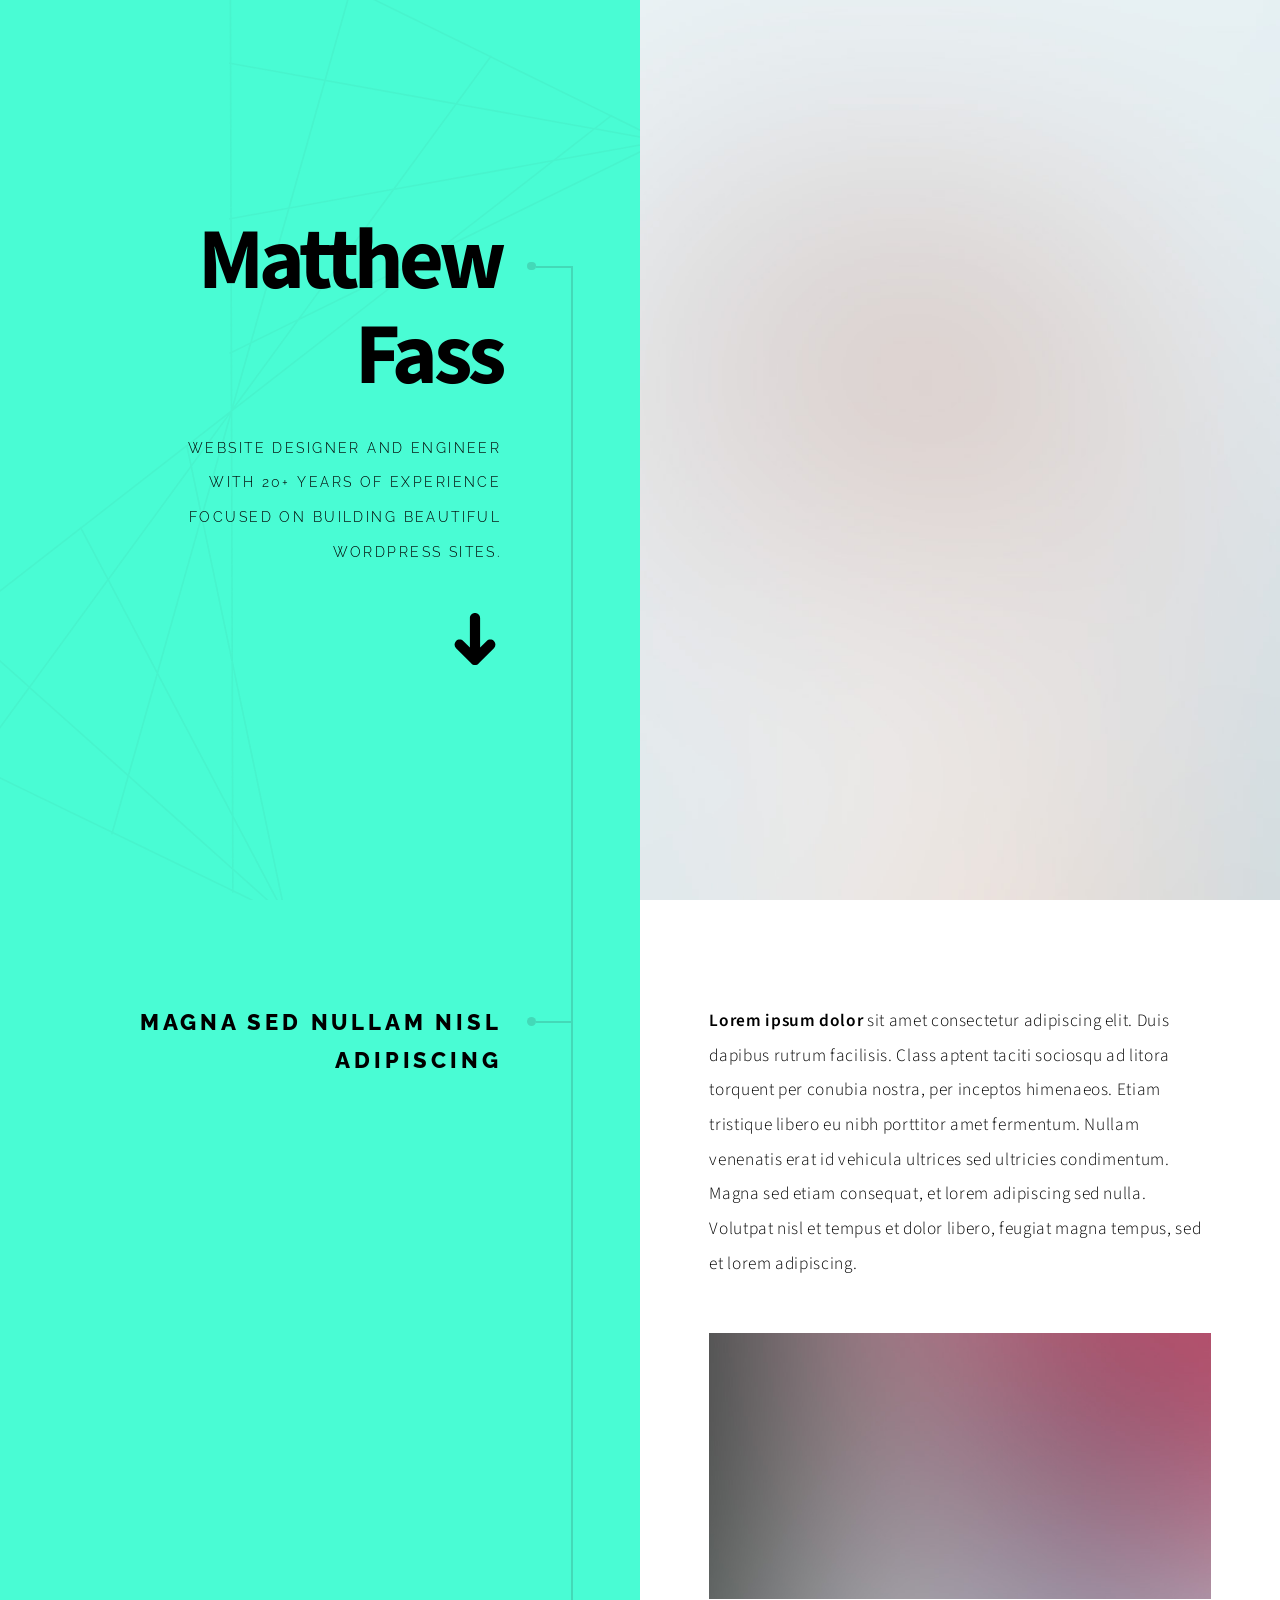
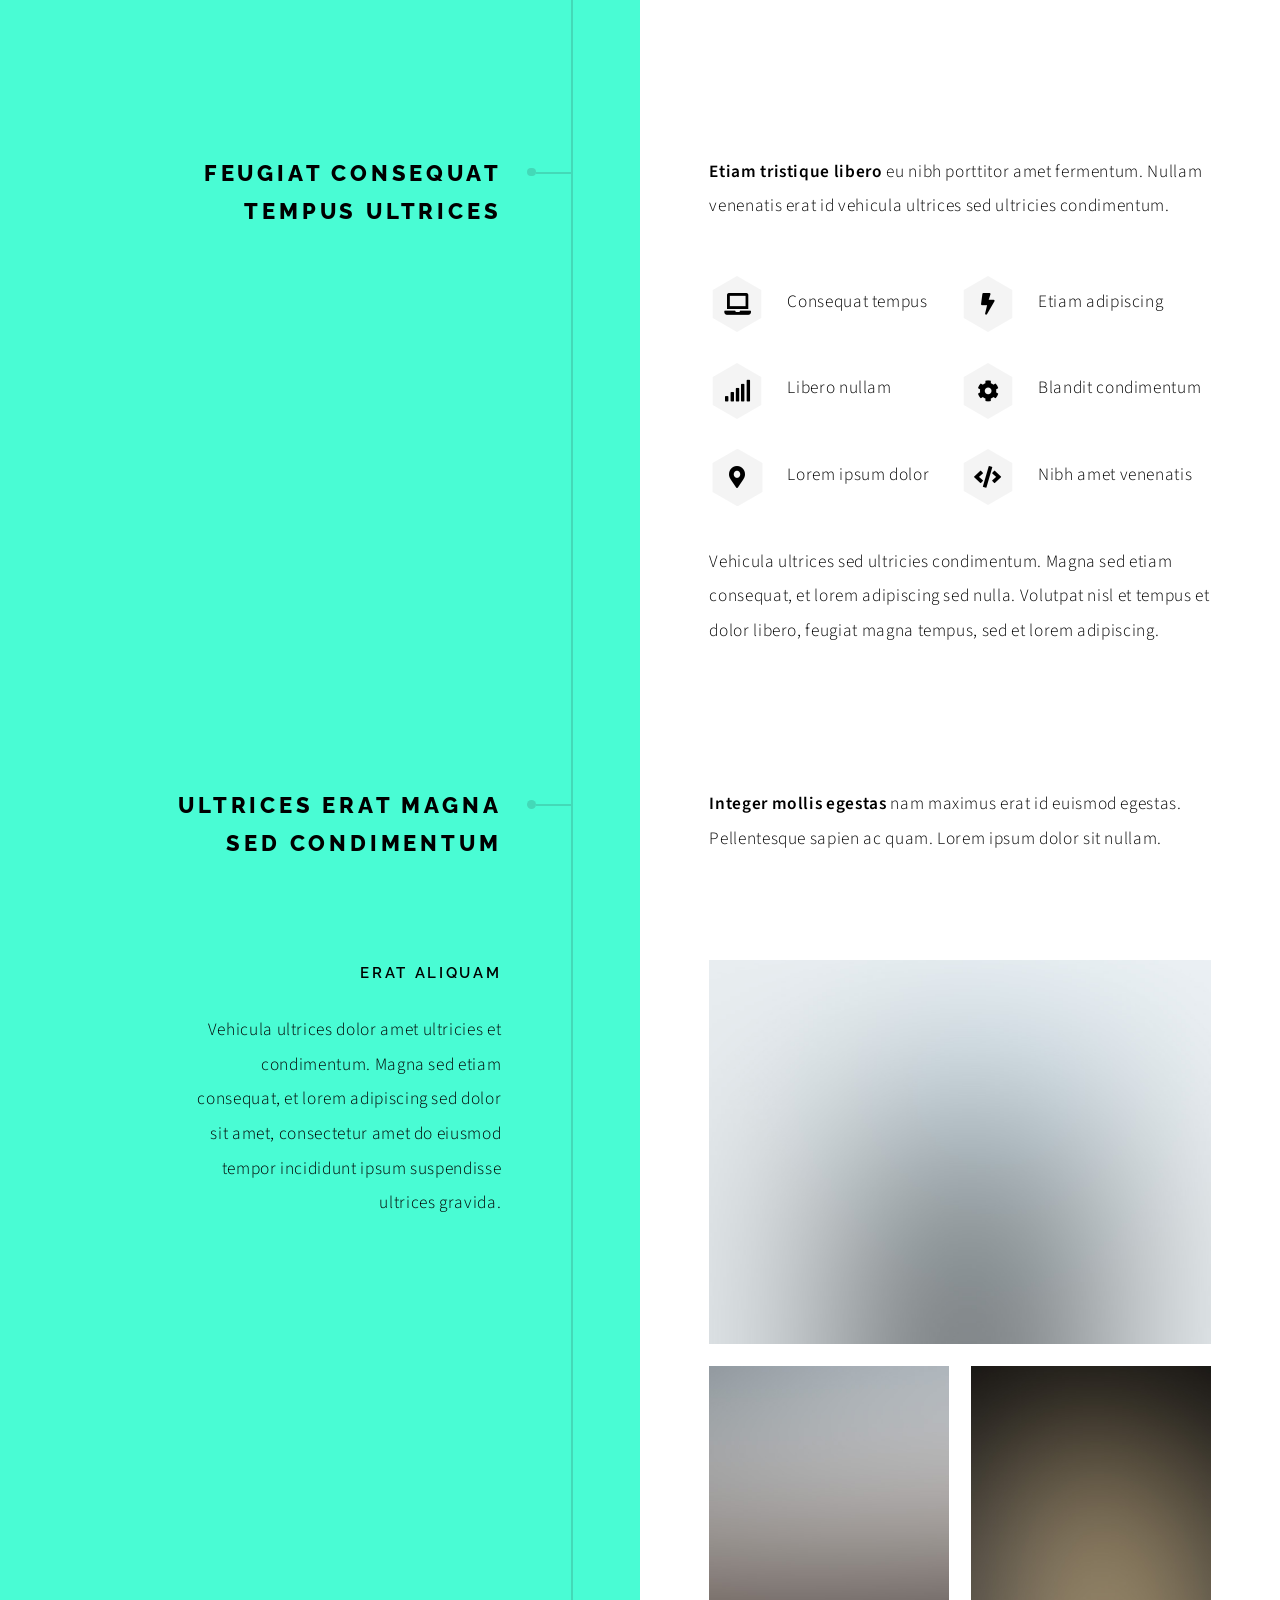
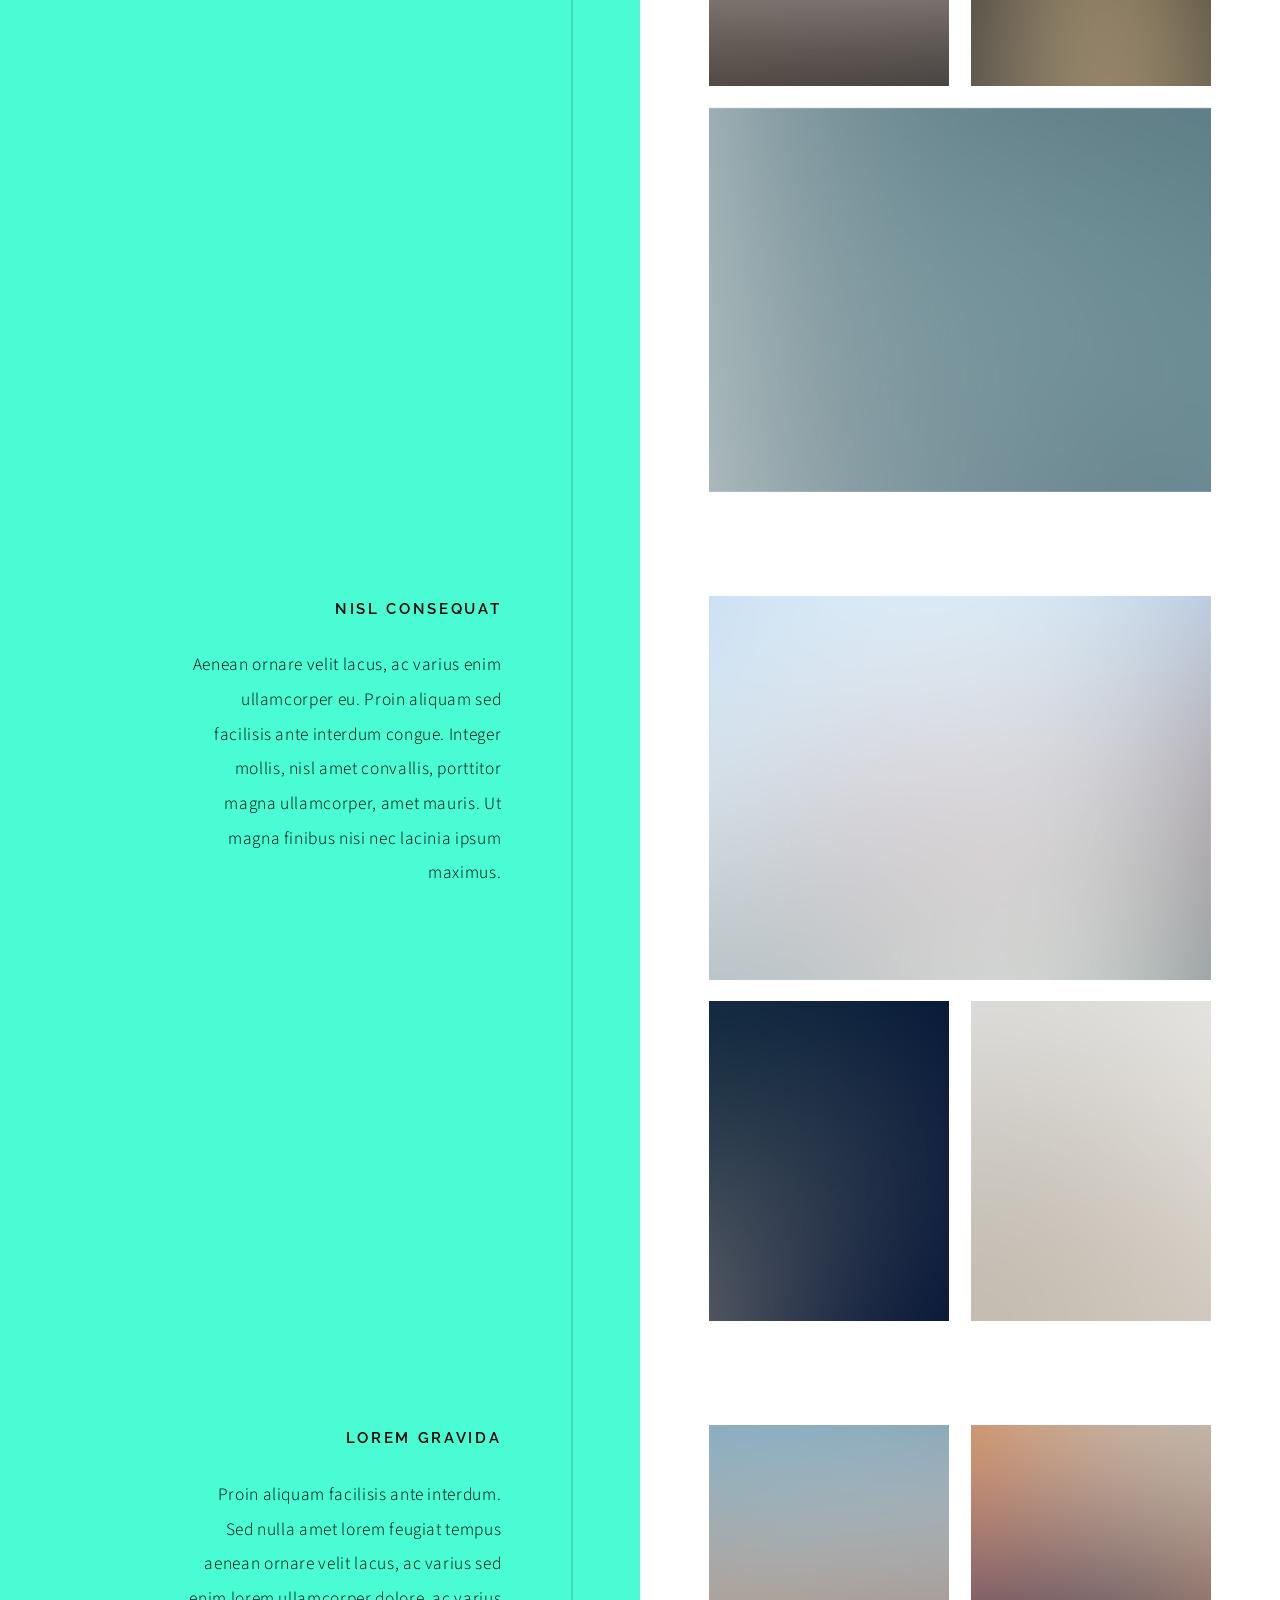
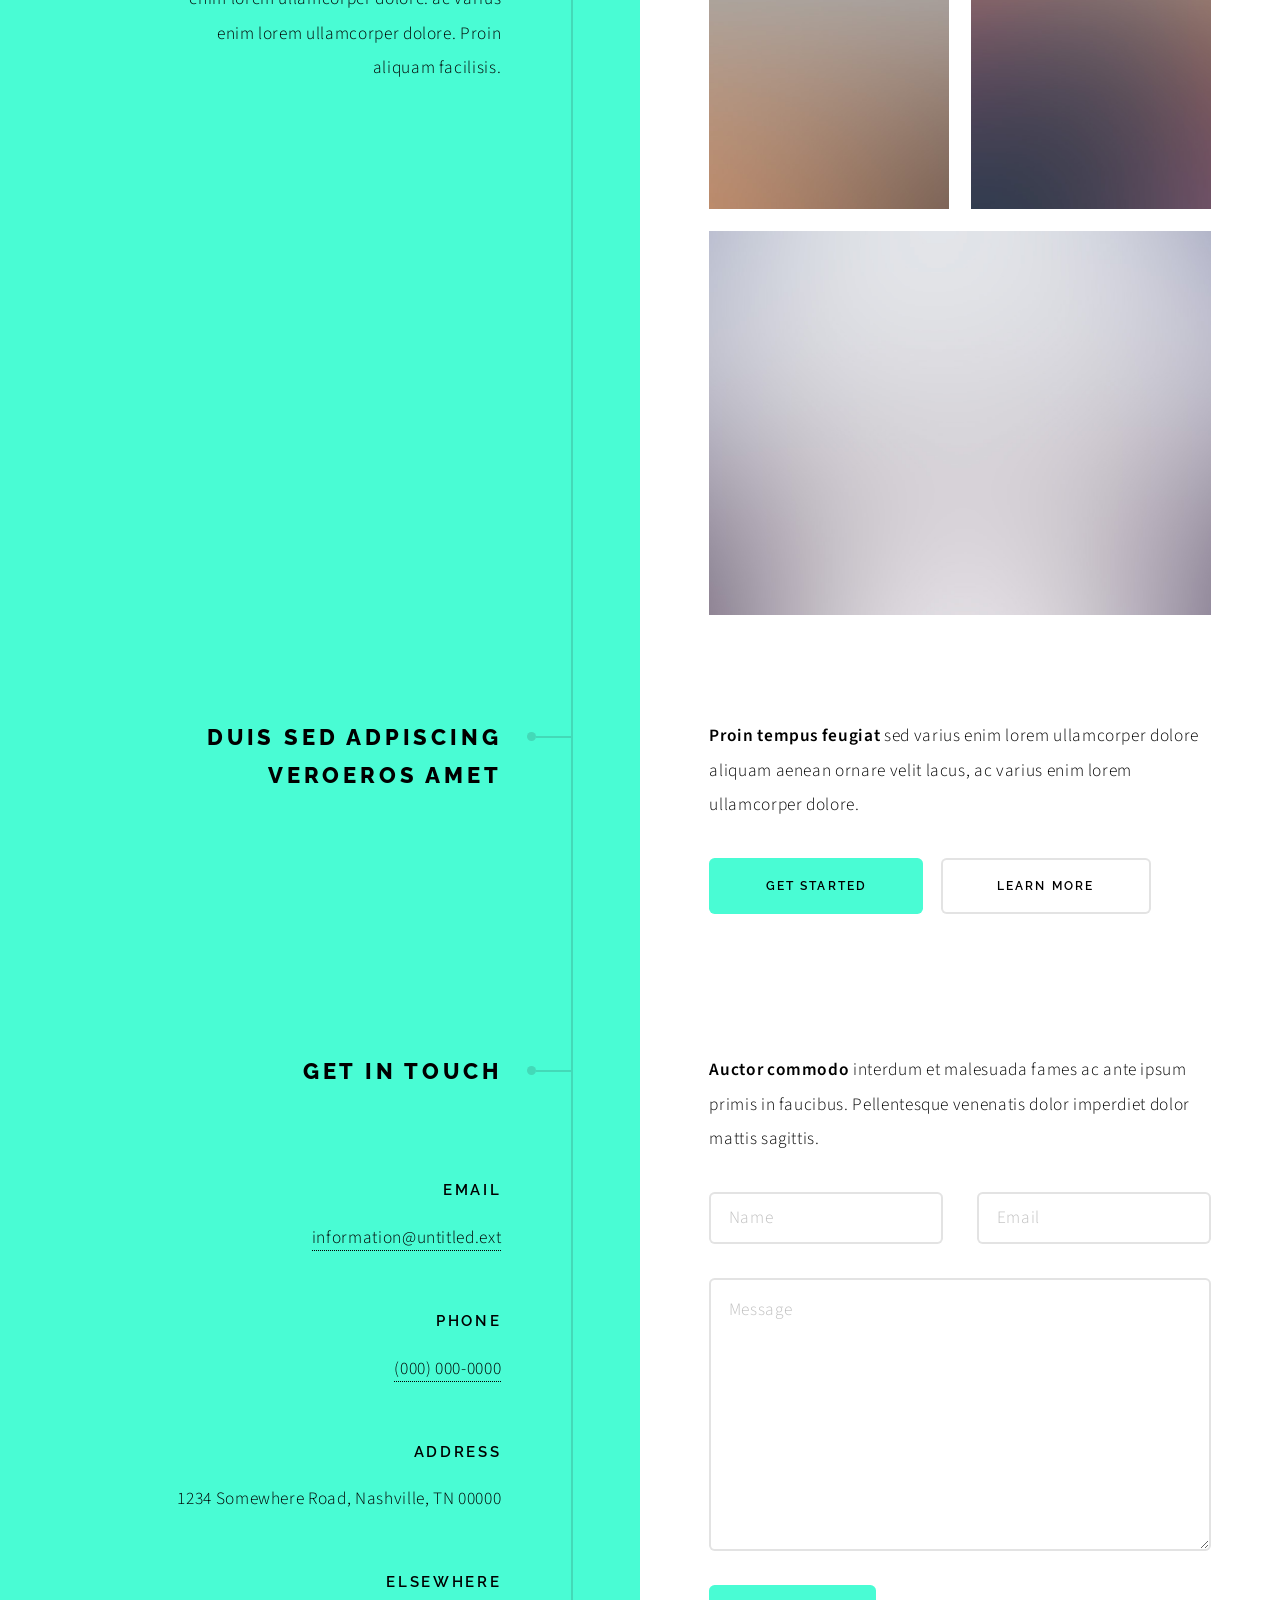
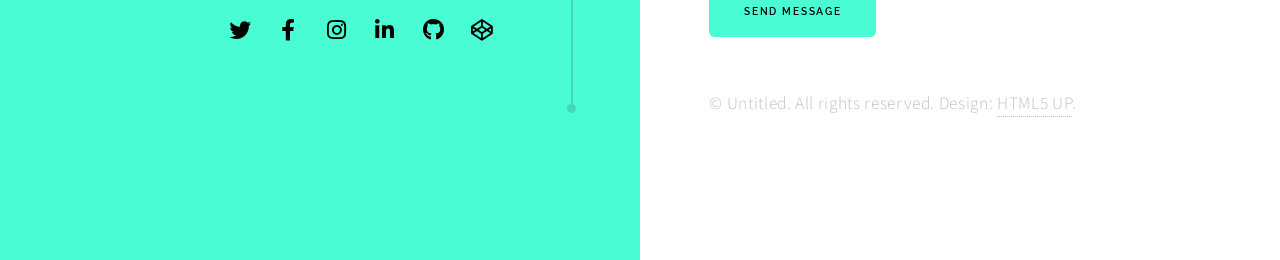
==== index.html @ 6e1dfb09 "Move to new theme" ====
<!DOCTYPE HTML>
<!--
	Paradigm Shift by HTML5 UP
	html5up.net | @ajlkn
	Free for personal and commercial use under the CCA 3.0 license (html5up.net/license)
-->
<html>
	<head>
		<title>Matthew Fass - Website Designer and Engineer with 20+ Years of Experience Focused on Building Beautiful Wordpress Sites</title>
		<meta charset="utf-8" />
		<meta name="viewport" content="width=device-width, initial-scale=1, user-scalable=no" />
		<meta name="description" content="" />
		<meta name="keywords" content="" />
		<link rel="stylesheet" href="assets/css/main.css" />
	</head>
	<body class="is-preload">

		<!-- Wrapper -->
			<div id="wrapper">

				<!-- Intro -->
					<section class="intro">
						<header>
							<h1>Matthew Fass</h1>
							<p>Website Designer and Engineer with 20+ Years of Experience Focused on Building Beautiful Wordpress Sites.</p>
							<ul class="actions">
								<li><a href="#first" class="arrow scrolly"><span class="label">Next</span></a></li>
							</ul>
						</header>
						<div class="content">
							<span class="image fill" data-position="center"><img src="images/pic01.jpg" alt="" /></span>
						</div>
					</section>

				<!-- Section -->
					<section id="first">
						<header>
							<h2>Magna sed nullam nisl adipiscing</h2>
						</header>
						<div class="content">
							<p><strong>Lorem ipsum dolor</strong> sit amet consectetur adipiscing elit. Duis dapibus rutrum facilisis. Class aptent taciti sociosqu ad litora torquent per conubia nostra, per inceptos himenaeos. Etiam tristique libero eu nibh porttitor amet fermentum. Nullam venenatis erat id vehicula ultrices sed ultricies condimentum. Magna sed etiam consequat, et lorem adipiscing sed nulla. Volutpat nisl et tempus et dolor libero, feugiat magna tempus, sed et lorem adipiscing.</p>
							<span class="image main"><img src="images/pic02.jpg" alt="" /></span>
						</div>
					</section>

				<!-- Section -->
					<section>
						<header>
							<h2>Feugiat consequat tempus ultrices</h2>
						</header>
						<div class="content">
							<p><strong>Etiam tristique libero</strong> eu nibh porttitor amet fermentum. Nullam venenatis erat id vehicula ultrices sed ultricies condimentum.</p>
							<ul class="feature-icons">
								<li class="icon solid fa-laptop">Consequat tempus</li>
								<li class="icon solid fa-bolt">Etiam adipiscing</li>
								<li class="icon solid fa-signal">Libero nullam</li>
								<li class="icon solid fa-cog">Blandit condimentum</li>
								<li class="icon solid fa-map-marker-alt">Lorem ipsum dolor</li>
								<li class="icon solid fa-code">Nibh amet venenatis</li>
							</ul>
							<p>Vehicula ultrices sed ultricies condimentum. Magna sed etiam consequat, et lorem adipiscing sed nulla. Volutpat nisl et tempus et dolor libero, feugiat magna tempus, sed et lorem adipiscing.</p>
						</div>
					</section>

				<!-- Section -->
					<section>
						<header>
							<h2>Ultrices erat magna sed condimentum</h2>
						</header>
						<div class="content">
							<p><strong>Integer mollis egestas</strong> nam maximus erat id euismod egestas. Pellentesque sapien ac quam. Lorem ipsum dolor sit nullam.</p>

							<!-- Section -->
								<section>
									<header>
										<h3>Erat aliquam</h3>
										<p>Vehicula ultrices dolor amet ultricies et condimentum. Magna sed etiam consequat, et lorem adipiscing sed dolor sit amet, consectetur amet do eiusmod tempor incididunt  ipsum suspendisse ultrices gravida.</p>
									</header>
									<div class="content">
										<div class="gallery">
											<a href="images/gallery/fulls/01.jpg" class="landscape"><img src="images/gallery/thumbs/01.jpg" alt="" /></a>
											<a href="images/gallery/fulls/02.jpg"><img src="images/gallery/thumbs/02.jpg" alt="" /></a>
											<a href="images/gallery/fulls/03.jpg"><img src="images/gallery/thumbs/03.jpg" alt="" /></a>
											<a href="images/gallery/fulls/04.jpg" class="landscape"><img src="images/gallery/thumbs/04.jpg" alt="" /></a>
										</div>
									</div>
								</section>

							<!-- Section -->
								<section>
									<header>
										<h3>Nisl consequat</h3>
										<p>Aenean ornare velit lacus, ac varius enim ullamcorper eu. Proin aliquam sed facilisis ante interdum congue. Integer mollis, nisl amet convallis, porttitor magna ullamcorper, amet mauris. Ut magna finibus nisi nec lacinia ipsum maximus.</p>
									</header>
									<div class="content">
										<div class="gallery">
											<a href="images/gallery/fulls/05.jpg" class="landscape"><img src="images/gallery/thumbs/05.jpg" alt="" /></a>
											<a href="images/gallery/fulls/06.jpg"><img src="images/gallery/thumbs/06.jpg" alt="" /></a>
											<a href="images/gallery/fulls/07.jpg"><img src="images/gallery/thumbs/07.jpg" alt="" /></a>
										</div>
									</div>
								</section>

							<!-- Section -->
								<section>
									<header>
										<h3>Lorem gravida</h3>
										<p>Proin aliquam facilisis ante interdum. Sed nulla amet lorem feugiat tempus aenean ornare velit lacus, ac varius sed enim lorem ullamcorper dolore.  ac varius enim lorem ullamcorper dolore. Proin aliquam facilisis.</p>
									</header>
									<div class="content">
										<div class="gallery">
											<a href="images/gallery/fulls/08.jpg" class="portrait"><img src="images/gallery/thumbs/08.jpg" alt="" /></a>
											<a href="images/gallery/fulls/09.jpg" class="portrait"><img src="images/gallery/thumbs/09.jpg" alt="" /></a>
											<a href="images/gallery/fulls/10.jpg" class="landscape"><img src="images/gallery/thumbs/10.jpg" alt="" /></a>
										</div>
									</div>
								</section>

						</div>
					</section>

				<!-- Section -->
					<section>
						<header>
							<h2>Duis sed adpiscing veroeros amet</h2>
						</header>
						<div class="content">
							<p><strong>Proin tempus feugiat</strong> sed varius enim lorem ullamcorper dolore aliquam aenean ornare velit lacus, ac varius enim lorem ullamcorper dolore.</p>
							<ul class="actions">
								<li><a href="#" class="button primary large">Get Started</a></li>
								<li><a href="#" class="button large">Learn More</a></li>
							</ul>
						</div>
					</section>

				<!-- Elements -->
				<!--
					<section>
						<header>
							<h2>Elements</h2>
						</header>
						<div class="content">

							<section>
								<header>
									<h3>Text</h3>
								</header>
								<div class="content">
									<p>This is <b>bold</b> and this is <strong>strong</strong>. This is <i>italic</i> and this is <em>emphasized</em>.
									This is <sup>superscript</sup> text and this is <sub>subscript</sub> text.
									This is <u>underlined</u> and this is code: <code>for (;;) { ... }</code>. Finally, <a href="#">this is a link</a>.</p>
									<hr />
									<h2>Heading Level 2</h2>
									<h3>Heading Level 3</h3>
									<h4>Heading Level 4</h4>
									<h5>Heading Level 5</h5>
									<hr />
									<h5>Blockquote</h5>
									<blockquote>Fringilla nisl. Donec accumsan interdum nisi, quis tincidunt felis sagittis eget tempus euismod. Vestibulum ante ipsum primis in faucibus vestibulum. Blandit adipiscing eu felis iaculis volutpat ac adipiscing accumsan faucibus. Vestibulum ante ipsum primis in faucibus lorem ipsum dolor sit amet nullam adipiscing eu felis.</blockquote>
									<h5>Preformatted</h5>
									<pre><code>i = 0;

while (!deck.isInOrder()) {
  print 'Iteration ' + i;
  deck.shuffle();
  i++;
}

print 'Sorted in ' + i + ' iterations.';</code></pre>
								</div>
							</section>

							<section>
								<header>
									<h3>Lists</h3>
								</header>
								<div class="content">

									<h4>Unordered</h4>
									<ul>
										<li>Dolor pulvinar etiam.</li>
										<li>Sagittis adipiscing.</li>
										<li>Felis enim feugiat.</li>
									</ul>

									<h4>Alternate</h4>
									<ul class="alt">
										<li>Dolor pulvinar etiam.</li>
										<li>Sagittis adipiscing.</li>
										<li>Felis enim feugiat.</li>
									</ul>

									<h4>Ordered</h4>
									<ol>
										<li>Dolor pulvinar etiam.</li>
										<li>Etiam vel felis viverra.</li>
										<li>Felis enim feugiat.</li>
										<li>Dolor pulvinar etiam.</li>
										<li>Etiam vel felis lorem.</li>
										<li>Felis enim et feugiat.</li>
									</ol>
									<h4>Icons</h4>
									<ul class="icons">
										<li><a href="#" class="icon brands fa-twitter"><span class="label">Twitter</span></a></li>
										<li><a href="#" class="icon brands fa-facebook-f"><span class="label">Facebook</span></a></li>
										<li><a href="#" class="icon brands fa-instagram"><span class="label">Instagram</span></a></li>
										<li><a href="#" class="icon brands fa-github"><span class="label">Github</span></a></li>
									</ul>

									<h4>Actions</h4>
									<ul class="actions">
										<li><a href="#" class="button primary">Default</a></li>
										<li><a href="#" class="button">Default</a></li>
									</ul>
									<ul class="actions stacked">
										<li><a href="#" class="button primary">Default</a></li>
										<li><a href="#" class="button">Default</a></li>
									</ul>
								</div>
							</section>

							<section>
								<header>
									<h3>Table</h3>
								</header>
								<div class="content">
									<h4>Default</h4>
									<div class="table-wrapper">
										<table>
											<thead>
												<tr>
													<th>Name</th>
													<th>Description</th>
													<th>Price</th>
												</tr>
											</thead>
											<tbody>
												<tr>
													<td>Item One</td>
													<td>Ante turpis integer aliquet porttitor.</td>
													<td>29.99</td>
												</tr>
												<tr>
													<td>Item Two</td>
													<td>Vis ac commodo adipiscing arcu aliquet.</td>
													<td>19.99</td>
												</tr>
												<tr>
													<td>Item Three</td>
													<td> Morbi faucibus arcu accumsan lorem.</td>
													<td>29.99</td>
												</tr>
												<tr>
													<td>Item Four</td>
													<td>Vitae integer tempus condimentum.</td>
													<td>19.99</td>
												</tr>
												<tr>
													<td>Item Five</td>
													<td>Ante turpis integer aliquet porttitor.</td>
													<td>29.99</td>
												</tr>
											</tbody>
											<tfoot>
												<tr>
													<td colspan="2"></td>
													<td>100.00</td>
												</tr>
											</tfoot>
										</table>
									</div>

									<h4>Alternate</h4>
									<div class="table-wrapper">
										<table class="alt">
											<thead>
												<tr>
													<th>Name</th>
													<th>Description</th>
													<th>Price</th>
												</tr>
											</thead>
											<tbody>
												<tr>
													<td>Item One</td>
													<td>Ante turpis integer aliquet porttitor.</td>
													<td>29.99</td>
												</tr>
												<tr>
													<td>Item Two</td>
													<td>Vis ac commodo adipiscing arcu aliquet.</td>
													<td>19.99</td>
												</tr>
												<tr>
													<td>Item Three</td>
													<td> Morbi faucibus arcu accumsan lorem.</td>
													<td>29.99</td>
												</tr>
												<tr>
													<td>Item Four</td>
													<td>Vitae integer tempus condimentum.</td>
													<td>19.99</td>
												</tr>
												<tr>
													<td>Item Five</td>
													<td>Ante turpis integer aliquet porttitor.</td>
													<td>29.99</td>
												</tr>
											</tbody>
											<tfoot>
												<tr>
													<td colspan="2"></td>
													<td>100.00</td>
												</tr>
											</tfoot>
										</table>
									</div>
								</div>
							</section>

							<section>
								<header>
									<h3>Buttons</h3>
								</header>
								<div class="content">
									<ul class="actions">
										<li><a href="#" class="button primary">Primary</a></li>
										<li><a href="#" class="button">Default</a></li>
									</ul>
									<ul class="actions">
										<li><a href="#" class="button large">Large</a></li>
										<li><a href="#" class="button">Default</a></li>
										<li><a href="#" class="button small">Small</a></li>
									</ul>
									<ul class="actions">
										<li><a href="#" class="button primary icon solid fa-download">Icon</a></li>
										<li><a href="#" class="button icon solid fa-download">Icon</a></li>
									</ul>
									<ul class="actions">
										<li><span class="button primary disabled">Disabled</span></li>
										<li><span class="button disabled">Disabled</span></li>
									</ul>
								</div>
							</section>

							<section>
								<header>
									<h3>Form</h3>
								</header>
								<div class="content">
									<form method="post" action="#">
										<div class="fields">
											<div class="field half">
												<label for="demo-name">Name</label>
												<input type="text" name="demo-name" id="demo-name" value="" placeholder="Jane Doe" />
											</div>
											<div class="field half">
												<label for="demo-email">Email</label>
												<input type="email" name="demo-email" id="demo-email" value="" placeholder="jane@untitled.tld" />
											</div>
											<div class="field">
												<label for="demo-category">Category</label>
												<select name="demo-category" id="demo-category">
													<option value="">-</option>
													<option value="1">Manufacturing</option>
													<option value="1">Shipping</option>
													<option value="1">Administration</option>
													<option value="1">Human Resources</option>
												</select>
											</div>
											<div class="field half">
												<input type="radio" id="demo-priority-low" name="demo-priority" checked>
												<label for="demo-priority-low">Low</label>
											</div>
											<div class="field half">
												<input type="radio" id="demo-priority-high" name="demo-priority">
												<label for="demo-priority-high">High</label>
											</div>
											<div class="field half">
												<input type="checkbox" id="demo-copy" name="demo-copy">
												<label for="demo-copy">Email me a copy</label>
											</div>
											<div class="field half">
												<input type="checkbox" id="demo-human" name="demo-human" checked>
												<label for="demo-human">Not a robot</label>
											</div>
											<div class="field">
												<label for="demo-message">Message</label>
												<textarea name="demo-message" id="demo-message" placeholder="Enter your message" rows="6"></textarea>
											</div>
										</div>
										<ul class="actions">
											<li><input type="submit" value="Send Message" class="primary" /></li>
											<li><input type="reset" value="Reset" /></li>
										</ul>
									</form>
								</div>
							</section>

						</div>
					</section>
				-->

				<!-- Section -->
					<section>
						<header>
							<h2>Get in touch</h2>
						</header>
						<div class="content">
							<p><strong>Auctor commodo</strong> interdum et malesuada fames ac ante ipsum primis in faucibus. Pellentesque venenatis dolor imperdiet dolor mattis sagittis.</p>
							<form>
								<div class="fields">
									<div class="field half">
										<input type="text" name="name" id="name" placeholder="Name" />
									</div>
									<div class="field half">
										<input type="email" name="email" id="email" placeholder="Email" />
									</div>
									<div class="field">
										<textarea name="message" id="message" placeholder="Message" rows="7"></textarea>
									</div>
								</div>
								<ul class="actions">
									<li><input type="submit" value="Send Message" class="button primary" /></li>
								</ul>
							</form>
						</div>
						<footer>
							<ul class="items">
								<li>
									<h3>Email</h3>
									<a href="#">information@untitled.ext</a>
								</li>
								<li>
									<h3>Phone</h3>
									<a href="#">(000) 000-0000</a>
								</li>
								<li>
									<h3>Address</h3>
									<span>1234 Somewhere Road, Nashville, TN 00000</span>
								</li>
								<li>
									<h3>Elsewhere</h3>
									<ul class="icons">
										<li><a href="#" class="icon brands fa-twitter"><span class="label">Twitter</span></a></li>
										<li><a href="#" class="icon brands fa-facebook-f"><span class="label">Facebook</span></a></li>
										<li><a href="#" class="icon brands fa-instagram"><span class="label">Instagram</span></a></li>
										<li><a href="#" class="icon brands fa-linkedin-in"><span class="label">LinkedIn</span></a></li>
										<li><a href="#" class="icon brands fa-github"><span class="label">GitHub</span></a></li>
										<li><a href="#" class="icon brands fa-codepen"><span class="label">Codepen</span></a></li>
									</ul>
								</li>
							</ul>
						</footer>
					</section>

				<!-- Copyright -->
					<div class="copyright">&copy; Untitled. All rights reserved. Design: <a href="https://html5up.net">HTML5 UP</a>.</div>

			</div>

		<!-- Scripts -->
			<script src="assets/js/jquery.min.js"></script>
			<script src="assets/js/jquery.scrolly.min.js"></script>
			<script src="assets/js/browser.min.js"></script>
			<script src="assets/js/breakpoints.min.js"></script>
			<script src="assets/js/util.js"></script>
			<script src="assets/js/main.js"></script>

	</body>
</html>
---- assets/css/main.css ----
@import url(fontawesome-all.min.css);
@import url("https://fonts.googleapis.com/css?family=Source+Sans+Pro:300,600,700,300i,600i,700i|Raleway:600,800");

/*
	Paradigm Shift by HTML5 UP
	html5up.net | @ajlkn
	Free for personal and commercial use under the CCA 3.0 license (html5up.net/license)
*/

html, body, div, span, applet, object,
iframe, h1, h2, h3, h4, h5, h6, p, blockquote,
pre, a, abbr, acronym, address, big, cite,
code, del, dfn, em, img, ins, kbd, q, s, samp,
small, strike, strong, sub, sup, tt, var, b,
u, i, center, dl, dt, dd, ol, ul, li, fieldset,
form, label, legend, table, caption, tbody,
tfoot, thead, tr, th, td, article, aside,
canvas, details, embed, figure, figcaption,
footer, header, hgroup, menu, nav, output, ruby,
section, summary, time, mark, audio, video {
	margin: 0;
	padding: 0;
	border: 0;
	font-size: 100%;
	font: inherit;
	vertical-align: baseline;}

article, aside, details, figcaption, figure,
footer, header, hgroup, menu, nav, section {
	display: block;}

body {
	line-height: 1;
}

ol, ul {
	list-style: none;
}

blockquote, q {
	quotes: none;
}

	blockquote:before, blockquote:after, q:before, q:after {
		content: '';
		content: none;
	}

table {
	border-collapse: collapse;
	border-spacing: 0;
}

body {
	-webkit-text-size-adjust: none;
}

mark {
	background-color: transparent;
	color: inherit;
}

input::-moz-focus-inner {
	border: 0;
	padding: 0;
}

input, select, textarea {
	-moz-appearance: none;
	-webkit-appearance: none;
	-ms-appearance: none;
	appearance: none;
}

/* Basic */

	@-ms-viewport {
		width: device-width;
	}

	body {
		-ms-overflow-style: scrollbar;
	}

	@media screen and (max-width: 480px) {

		html, body {
			min-width: 320px;
		}

	}

	html {
		box-sizing: border-box;
	}

	*, *:before, *:after {
		box-sizing: inherit;
	}

	html {
		overflow-x: hidden;
	}

	body {
		background: #ffffff;
		overflow-x: hidden;
	}

		body.is-preload *, body.is-preload *:before, body.is-preload *:after {
			-moz-animation: none !important;
			-webkit-animation: none !important;
			-ms-animation: none !important;
			animation: none !important;
			-moz-transition: none !important;
			-webkit-transition: none !important;
			-ms-transition: none !important;
			transition: none !important;
		}

/* Typography */

	html {
		font-size: 18pt;
	}

		@media screen and (max-width: 1920px) {

			html {
				font-size: 13pt;
			}

		}

		@media screen and (max-width: 1152px) {

			html {
				font-size: 14pt;
			}

		}

		@media screen and (max-width: 736px) {

			html {
				font-size: 12pt;
			}

		}

		@media screen and (max-width: 480px) {

			html {
				font-size: 11pt;
			}

		}

	body {
		background-color: #ffffff;
		color: #000000;
	}

	body, input, select, textarea {
		color: #000000;
		font-family: "Source Sans Pro", Helvetica, sans-serif;
		font-size: 1rem;
		font-weight: 300;
		letter-spacing: 0.0375em;
		line-height: 2;
	}

	a {
		-moz-transition: border-bottom-color 0.25s ease-in-out;
		-webkit-transition: border-bottom-color 0.25s ease-in-out;
		-ms-transition: border-bottom-color 0.25s ease-in-out;
		transition: border-bottom-color 0.25s ease-in-out;
		text-decoration: none;
		color: #000000;
		border-bottom: dotted 1px;
	}

		a:hover {
			text-decoration: none;
			border-bottom-color: transparent;
		}

	strong, b {
		font-weight: 600;
		color: #000000;
	}

	em, i {
		font-style: italic;
	}

	p {
		margin: 0 0 2rem 0;
	}

	h1, h2, h3, h4, h5, h6 {
		color: #000000;
		font-family: "Raleway", Helvetica, sans-serif;
		font-weight: 600;
		letter-spacing: 0.175em;
		line-height: 1.75;
		margin: 0 0 1.5rem 0;
		text-transform: uppercase;
	}

		h1 a, h2 a, h3 a, h4 a, h5 a, h6 a {
			color: inherit;
			text-decoration: none;
		}

	h1 {
		font-family: "Source Sans Pro", Helvetica, sans-serif;
		font-size: 5rem;
		font-weight: 700;
		letter-spacing: -0.05em;
		line-height: 1.1;
		margin: 0 0 1.5rem 0;
		text-transform: none;
	}

	h2 {
		font-size: 1.25rem;
		font-weight: 800;
		margin: 0 0 2rem 0;
	}

	h3 {
		font-size: 0.875rem;
	}

	h4 {
		font-size: 0.875rem;
	}

	h5 {
		font-size: 0.75rem;
	}

	h6 {
		font-size: 0.625rem;
	}

	@media screen and (max-width: 736px) {

		h1 {
			font-size: 4.5rem;
			line-height: 1.1;
		}

		h2 {
			font-size: 1.25rem;
			line-height: 1.7;
		}

		h3 {
			font-size: 0.9rem;
		}

		h4 {
			font-size: 0.75rem;
		}

		h5 {
			font-size: 0.675rem;
		}

	}

	@media screen and (max-width: 360px) {

		h1 {
			font-size: 3.75rem;
		}

		h2 {
			font-size: 1.125rem;
		}

		h3 {
			font-size: 0.8rem;
		}

		h4 {
			font-size: 0.675rem;
		}

		h5 {
			font-size: 0.675rem;
		}

	}

	sub {
		font-size: 0.8rem;
		position: relative;
		top: 0.5rem;
	}

	sup {
		font-size: 0.8rem;
		position: relative;
		top: -0.5rem;
	}

	blockquote {
		border-left: solid 0.5rem rgba(144, 144, 144, 0.25);
		font-style: italic;
		margin: 0 0 2rem 0;
		padding: 1rem 0 1rem 2rem;
	}

	code {
		background: rgba(144, 144, 144, 0.1);
		border-radius: 0.325rem;
		font-family: "Courier New", monospace;
		font-size: 0.9rem;
		margin: 0 0.25rem;
		padding: 0.25rem 0.65rem;
	}

	pre {
		-webkit-overflow-scrolling: touch;
		font-family: "Courier New", monospace;
		font-size: 0.9rem;
		margin: 0 0 2rem 0;
		width: 100%;
	}

		pre code {
			display: block;
			line-height: 1.75;
			padding: 1rem 1.5rem;
			overflow-x: auto;
		}

	hr {
		border: 0;
		border-bottom: solid 2px rgba(144, 144, 144, 0.25);
		margin: 3rem 0;
	}

		hr.major {
			margin: 5rem 0;
		}

		@media screen and (max-width: 736px) {

			hr.major {
				margin: 3rem 0;
			}

		}

/* Row */

	.row {
		display: flex;
		flex-wrap: wrap;
		box-sizing: border-box;
		align-items: stretch;
	}

		.row > * {
			box-sizing: border-box;
		}

		.row.gtr-uniform > * > :last-child {
			margin-bottom: 0;
		}

		.row.aln-left {
			justify-content: flex-start;
		}

		.row.aln-center {
			justify-content: center;
		}

		.row.aln-right {
			justify-content: flex-end;
		}

		.row.aln-top {
			align-items: flex-start;
		}

		.row.aln-middle {
			align-items: center;
		}

		.row.aln-bottom {
			align-items: flex-end;
		}

		.row > .imp {
			order: -1;
		}

		.row > .col-1 {
			width: 8.33333%;
		}

		.row > .off-1 {
			margin-left: 8.33333%;
		}

		.row > .col-2 {
			width: 16.66667%;
		}

		.row > .off-2 {
			margin-left: 16.66667%;
		}

		.row > .col-3 {
			width: 25%;
		}

		.row > .off-3 {
			margin-left: 25%;
		}

		.row > .col-4 {
			width: 33.33333%;
		}

		.row > .off-4 {
			margin-left: 33.33333%;
		}

		.row > .col-5 {
			width: 41.66667%;
		}

		.row > .off-5 {
			margin-left: 41.66667%;
		}

		.row > .col-6 {
			width: 50%;
		}

		.row > .off-6 {
			margin-left: 50%;
		}

		.row > .col-7 {
			width: 58.33333%;
		}

		.row > .off-7 {
			margin-left: 58.33333%;
		}

		.row > .col-8 {
			width: 66.66667%;
		}

		.row > .off-8 {
			margin-left: 66.66667%;
		}

		.row > .col-9 {
			width: 75%;
		}

		.row > .off-9 {
			margin-left: 75%;
		}

		.row > .col-10 {
			width: 83.33333%;
		}

		.row > .off-10 {
			margin-left: 83.33333%;
		}

		.row > .col-11 {
			width: 91.66667%;
		}

		.row > .off-11 {
			margin-left: 91.66667%;
		}

		.row > .col-12 {
			width: 100%;
		}

		.row > .off-12 {
			margin-left: 100%;
		}

		.row.gtr-0 {
			margin-top: 0;
			margin-left: 0rem;
		}

			.row.gtr-0 > * {
				padding: 0 0 0 0rem;
			}

			.row.gtr-0.gtr-uniform {
				margin-top: 0rem;
			}

				.row.gtr-0.gtr-uniform > * {
					padding-top: 0rem;
				}

		.row.gtr-25 {
			margin-top: 0;
			margin-left: -0.5rem;
		}

			.row.gtr-25 > * {
				padding: 0 0 0 0.5rem;
			}

			.row.gtr-25.gtr-uniform {
				margin-top: -0.5rem;
			}

				.row.gtr-25.gtr-uniform > * {
					padding-top: 0.5rem;
				}

		.row.gtr-50 {
			margin-top: 0;
			margin-left: -1rem;
		}

			.row.gtr-50 > * {
				padding: 0 0 0 1rem;
			}

			.row.gtr-50.gtr-uniform {
				margin-top: -1rem;
			}

				.row.gtr-50.gtr-uniform > * {
					padding-top: 1rem;
				}

		.row {
			margin-top: 0;
			margin-left: -2rem;
		}

			.row > * {
				padding: 0 0 0 2rem;
			}

			.row.gtr-uniform {
				margin-top: -2rem;
			}

				.row.gtr-uniform > * {
					padding-top: 2rem;
				}

		.row.gtr-150 {
			margin-top: 0;
			margin-left: -3rem;
		}

			.row.gtr-150 > * {
				padding: 0 0 0 3rem;
			}

			.row.gtr-150.gtr-uniform {
				margin-top: -3rem;
			}

				.row.gtr-150.gtr-uniform > * {
					padding-top: 3rem;
				}

		.row.gtr-200 {
			margin-top: 0;
			margin-left: -4rem;
		}

			.row.gtr-200 > * {
				padding: 0 0 0 4rem;
			}

			.row.gtr-200.gtr-uniform {
				margin-top: -4rem;
			}

				.row.gtr-200.gtr-uniform > * {
					padding-top: 4rem;
				}

		@media screen and (max-width: 1920px) {

			.row {
				display: flex;
				flex-wrap: wrap;
				box-sizing: border-box;
				align-items: stretch;
			}

				.row > * {
					box-sizing: border-box;
				}

				.row.gtr-uniform > * > :last-child {
					margin-bottom: 0;
				}

				.row.aln-left {
					justify-content: flex-start;
				}

				.row.aln-center {
					justify-content: center;
				}

				.row.aln-right {
					justify-content: flex-end;
				}

				.row.aln-top {
					align-items: flex-start;
				}

				.row.aln-middle {
					align-items: center;
				}

				.row.aln-bottom {
					align-items: flex-end;
				}

				.row > .imp-xlarge {
					order: -1;
				}

				.row > .col-1-xlarge {
					width: 8.33333%;
				}

				.row > .off-1-xlarge {
					margin-left: 8.33333%;
				}

				.row > .col-2-xlarge {
					width: 16.66667%;
				}

				.row > .off-2-xlarge {
					margin-left: 16.66667%;
				}

				.row > .col-3-xlarge {
					width: 25%;
				}

				.row > .off-3-xlarge {
					margin-left: 25%;
				}

				.row > .col-4-xlarge {
					width: 33.33333%;
				}

				.row > .off-4-xlarge {
					margin-left: 33.33333%;
				}

				.row > .col-5-xlarge {
					width: 41.66667%;
				}

				.row > .off-5-xlarge {
					margin-left: 41.66667%;
				}

				.row > .col-6-xlarge {
					width: 50%;
				}

				.row > .off-6-xlarge {
					margin-left: 50%;
				}

				.row > .col-7-xlarge {
					width: 58.33333%;
				}

				.row > .off-7-xlarge {
					margin-left: 58.33333%;
				}

				.row > .col-8-xlarge {
					width: 66.66667%;
				}

				.row > .off-8-xlarge {
					margin-left: 66.66667%;
				}

				.row > .col-9-xlarge {
					width: 75%;
				}

				.row > .off-9-xlarge {
					margin-left: 75%;
				}

				.row > .col-10-xlarge {
					width: 83.33333%;
				}

				.row > .off-10-xlarge {
					margin-left: 83.33333%;
				}

				.row > .col-11-xlarge {
					width: 91.66667%;
				}

				.row > .off-11-xlarge {
					margin-left: 91.66667%;
				}

				.row > .col-12-xlarge {
					width: 100%;
				}

				.row > .off-12-xlarge {
					margin-left: 100%;
				}

				.row.gtr-0 {
					margin-top: 0;
					margin-left: 0rem;
				}

					.row.gtr-0 > * {
						padding: 0 0 0 0rem;
					}

					.row.gtr-0.gtr-uniform {
						margin-top: 0rem;
					}

						.row.gtr-0.gtr-uniform > * {
							padding-top: 0rem;
						}

				.row.gtr-25 {
					margin-top: 0;
					margin-left: -0.5rem;
				}

					.row.gtr-25 > * {
						padding: 0 0 0 0.5rem;
					}

					.row.gtr-25.gtr-uniform {
						margin-top: -0.5rem;
					}

						.row.gtr-25.gtr-uniform > * {
							padding-top: 0.5rem;
						}

				.row.gtr-50 {
					margin-top: 0;
					margin-left: -1rem;
				}

					.row.gtr-50 > * {
						padding: 0 0 0 1rem;
					}

					.row.gtr-50.gtr-uniform {
						margin-top: -1rem;
					}

						.row.gtr-50.gtr-uniform > * {
							padding-top: 1rem;
						}

				.row {
					margin-top: 0;
					margin-left: -2rem;
				}

					.row > * {
						padding: 0 0 0 2rem;
					}

					.row.gtr-uniform {
						margin-top: -2rem;
					}

						.row.gtr-uniform > * {
							padding-top: 2rem;
						}

				.row.gtr-150 {
					margin-top: 0;
					margin-left: -3rem;
				}

					.row.gtr-150 > * {
						padding: 0 0 0 3rem;
					}

					.row.gtr-150.gtr-uniform {
						margin-top: -3rem;
					}

						.row.gtr-150.gtr-uniform > * {
							padding-top: 3rem;
						}

				.row.gtr-200 {
					margin-top: 0;
					margin-left: -4rem;
				}

					.row.gtr-200 > * {
						padding: 0 0 0 4rem;
					}

					.row.gtr-200.gtr-uniform {
						margin-top: -4rem;
					}

						.row.gtr-200.gtr-uniform > * {
							padding-top: 4rem;
						}

		}

		@media screen and (max-width: 1280px) {

			.row {
				display: flex;
				flex-wrap: wrap;
				box-sizing: border-box;
				align-items: stretch;
			}

				.row > * {
					box-sizing: border-box;
				}

				.row.gtr-uniform > * > :last-child {
					margin-bottom: 0;
				}

				.row.aln-left {
					justify-content: flex-start;
				}

				.row.aln-center {
					justify-content: center;
				}

				.row.aln-right {
					justify-content: flex-end;
				}

				.row.aln-top {
					align-items: flex-start;
				}

				.row.aln-middle {
					align-items: center;
				}

				.row.aln-bottom {
					align-items: flex-end;
				}

				.row > .imp-large {
					order: -1;
				}

				.row > .col-1-large {
					width: 8.33333%;
				}

				.row > .off-1-large {
					margin-left: 8.33333%;
				}

				.row > .col-2-large {
					width: 16.66667%;
				}

				.row > .off-2-large {
					margin-left: 16.66667%;
				}

				.row > .col-3-large {
					width: 25%;
				}

				.row > .off-3-large {
					margin-left: 25%;
				}

				.row > .col-4-large {
					width: 33.33333%;
				}

				.row > .off-4-large {
					margin-left: 33.33333%;
				}

				.row > .col-5-large {
					width: 41.66667%;
				}

				.row > .off-5-large {
					margin-left: 41.66667%;
				}

				.row > .col-6-large {
					width: 50%;
				}

				.row > .off-6-large {
					margin-left: 50%;
				}

				.row > .col-7-large {
					width: 58.33333%;
				}

				.row > .off-7-large {
					margin-left: 58.33333%;
				}

				.row > .col-8-large {
					width: 66.66667%;
				}

				.row > .off-8-large {
					margin-left: 66.66667%;
				}

				.row > .col-9-large {
					width: 75%;
				}

				.row > .off-9-large {
					margin-left: 75%;
				}

				.row > .col-10-large {
					width: 83.33333%;
				}

				.row > .off-10-large {
					margin-left: 83.33333%;
				}

				.row > .col-11-large {
					width: 91.66667%;
				}

				.row > .off-11-large {
					margin-left: 91.66667%;
				}

				.row > .col-12-large {
					width: 100%;
				}

				.row > .off-12-large {
					margin-left: 100%;
				}

				.row.gtr-0 {
					margin-top: 0;
					margin-left: 0rem;
				}

					.row.gtr-0 > * {
						padding: 0 0 0 0rem;
					}

					.row.gtr-0.gtr-uniform {
						margin-top: 0rem;
					}

						.row.gtr-0.gtr-uniform > * {
							padding-top: 0rem;
						}

				.row.gtr-25 {
					margin-top: 0;
					margin-left: -0.375rem;
				}

					.row.gtr-25 > * {
						padding: 0 0 0 0.375rem;
					}

					.row.gtr-25.gtr-uniform {
						margin-top: -0.375rem;
					}

						.row.gtr-25.gtr-uniform > * {
							padding-top: 0.375rem;
						}

				.row.gtr-50 {
					margin-top: 0;
					margin-left: -0.75rem;
				}

					.row.gtr-50 > * {
						padding: 0 0 0 0.75rem;
					}

					.row.gtr-50.gtr-uniform {
						margin-top: -0.75rem;
					}

						.row.gtr-50.gtr-uniform > * {
							padding-top: 0.75rem;
						}

				.row {
					margin-top: 0;
					margin-left: -1.5rem;
				}

					.row > * {
						padding: 0 0 0 1.5rem;
					}

					.row.gtr-uniform {
						margin-top: -1.5rem;
					}

						.row.gtr-uniform > * {
							padding-top: 1.5rem;
						}

				.row.gtr-150 {
					margin-top: 0;
					margin-left: -2.25rem;
				}

					.row.gtr-150 > * {
						padding: 0 0 0 2.25rem;
					}

					.row.gtr-150.gtr-uniform {
						margin-top: -2.25rem;
					}

						.row.gtr-150.gtr-uniform > * {
							padding-top: 2.25rem;
						}

				.row.gtr-200 {
					margin-top: 0;
					margin-left: -3rem;
				}

					.row.gtr-200 > * {
						padding: 0 0 0 3rem;
					}

					.row.gtr-200.gtr-uniform {
						margin-top: -3rem;
					}

						.row.gtr-200.gtr-uniform > * {
							padding-top: 3rem;
						}

		}

		@media screen and (max-width: 1152px) {

			.row {
				display: flex;
				flex-wrap: wrap;
				box-sizing: border-box;
				align-items: stretch;
			}

				.row > * {
					box-sizing: border-box;
				}

				.row.gtr-uniform > * > :last-child {
					margin-bottom: 0;
				}

				.row.aln-left {
					justify-content: flex-start;
				}

				.row.aln-center {
					justify-content: center;
				}

				.row.aln-right {
					justify-content: flex-end;
				}

				.row.aln-top {
					align-items: flex-start;
				}

				.row.aln-middle {
					align-items: center;
				}

				.row.aln-bottom {
					align-items: flex-end;
				}

				.row > .imp-medium {
					order: -1;
				}

				.row > .col-1-medium {
					width: 8.33333%;
				}

				.row > .off-1-medium {
					margin-left: 8.33333%;
				}

				.row > .col-2-medium {
					width: 16.66667%;
				}

				.row > .off-2-medium {
					margin-left: 16.66667%;
				}

				.row > .col-3-medium {
					width: 25%;
				}

				.row > .off-3-medium {
					margin-left: 25%;
				}

				.row > .col-4-medium {
					width: 33.33333%;
				}

				.row > .off-4-medium {
					margin-left: 33.33333%;
				}

				.row > .col-5-medium {
					width: 41.66667%;
				}

				.row > .off-5-medium {
					margin-left: 41.66667%;
				}

				.row > .col-6-medium {
					width: 50%;
				}

				.row > .off-6-medium {
					margin-left: 50%;
				}

				.row > .col-7-medium {
					width: 58.33333%;
				}

				.row > .off-7-medium {
					margin-left: 58.33333%;
				}

				.row > .col-8-medium {
					width: 66.66667%;
				}

				.row > .off-8-medium {
					margin-left: 66.66667%;
				}

				.row > .col-9-medium {
					width: 75%;
				}

				.row > .off-9-medium {
					margin-left: 75%;
				}

				.row > .col-10-medium {
					width: 83.33333%;
				}

				.row > .off-10-medium {
					margin-left: 83.33333%;
				}

				.row > .col-11-medium {
					width: 91.66667%;
				}

				.row > .off-11-medium {
					margin-left: 91.66667%;
				}

				.row > .col-12-medium {
					width: 100%;
				}

				.row > .off-12-medium {
					margin-left: 100%;
				}

				.row.gtr-0 {
					margin-top: 0;
					margin-left: 0rem;
				}

					.row.gtr-0 > * {
						padding: 0 0 0 0rem;
					}

					.row.gtr-0.gtr-uniform {
						margin-top: 0rem;
					}

						.row.gtr-0.gtr-uniform > * {
							padding-top: 0rem;
						}

				.row.gtr-25 {
					margin-top: 0;
					margin-left: -0.375rem;
				}

					.row.gtr-25 > * {
						padding: 0 0 0 0.375rem;
					}

					.row.gtr-25.gtr-uniform {
						margin-top: -0.375rem;
					}

						.row.gtr-25.gtr-uniform > * {
							padding-top: 0.375rem;
						}

				.row.gtr-50 {
					margin-top: 0;
					margin-left: -0.75rem;
				}

					.row.gtr-50 > * {
						padding: 0 0 0 0.75rem;
					}

					.row.gtr-50.gtr-uniform {
						margin-top: -0.75rem;
					}

						.row.gtr-50.gtr-uniform > * {
							padding-top: 0.75rem;
						}

				.row {
					margin-top: 0;
					margin-left: -1.5rem;
				}

					.row > * {
						padding: 0 0 0 1.5rem;
					}

					.row.gtr-uniform {
						margin-top: -1.5rem;
					}

						.row.gtr-uniform > * {
							padding-top: 1.5rem;
						}

				.row.gtr-150 {
					margin-top: 0;
					margin-left: -2.25rem;
				}

					.row.gtr-150 > * {
						padding: 0 0 0 2.25rem;
					}

					.row.gtr-150.gtr-uniform {
						margin-top: -2.25rem;
					}

						.row.gtr-150.gtr-uniform > * {
							padding-top: 2.25rem;
						}

				.row.gtr-200 {
					margin-top: 0;
					margin-left: -3rem;
				}

					.row.gtr-200 > * {
						padding: 0 0 0 3rem;
					}

					.row.gtr-200.gtr-uniform {
						margin-top: -3rem;
					}

						.row.gtr-200.gtr-uniform > * {
							padding-top: 3rem;
						}

		}

		@media screen and (max-width: 736px) {

			.row {
				display: flex;
				flex-wrap: wrap;
				box-sizing: border-box;
				align-items: stretch;
			}

				.row > * {
					box-sizing: border-box;
				}

				.row.gtr-uniform > * > :last-child {
					margin-bottom: 0;
				}

				.row.aln-left {
					justify-content: flex-start;
				}

				.row.aln-center {
					justify-content: center;
				}

				.row.aln-right {
					justify-content: flex-end;
				}

				.row.aln-top {
					align-items: flex-start;
				}

				.row.aln-middle {
					align-items: center;
				}

				.row.aln-bottom {
					align-items: flex-end;
				}

				.row > .imp-small {
					order: -1;
				}

				.row > .col-1-small {
					width: 8.33333%;
				}

				.row > .off-1-small {
					margin-left: 8.33333%;
				}

				.row > .col-2-small {
					width: 16.66667%;
				}

				.row > .off-2-small {
					margin-left: 16.66667%;
				}

				.row > .col-3-small {
					width: 25%;
				}

				.row > .off-3-small {
					margin-left: 25%;
				}

				.row > .col-4-small {
					width: 33.33333%;
				}

				.row > .off-4-small {
					margin-left: 33.33333%;
				}

				.row > .col-5-small {
					width: 41.66667%;
				}

				.row > .off-5-small {
					margin-left: 41.66667%;
				}

				.row > .col-6-small {
					width: 50%;
				}

				.row > .off-6-small {
					margin-left: 50%;
				}

				.row > .col-7-small {
					width: 58.33333%;
				}

				.row > .off-7-small {
					margin-left: 58.33333%;
				}

				.row > .col-8-small {
					width: 66.66667%;
				}

				.row > .off-8-small {
					margin-left: 66.66667%;
				}

				.row > .col-9-small {
					width: 75%;
				}

				.row > .off-9-small {
					margin-left: 75%;
				}

				.row > .col-10-small {
					width: 83.33333%;
				}

				.row > .off-10-small {
					margin-left: 83.33333%;
				}

				.row > .col-11-small {
					width: 91.66667%;
				}

				.row > .off-11-small {
					margin-left: 91.66667%;
				}

				.row > .col-12-small {
					width: 100%;
				}

				.row > .off-12-small {
					margin-left: 100%;
				}

				.row.gtr-0 {
					margin-top: 0;
					margin-left: 0rem;
				}

					.row.gtr-0 > * {
						padding: 0 0 0 0rem;
					}

					.row.gtr-0.gtr-uniform {
						margin-top: 0rem;
					}

						.row.gtr-0.gtr-uniform > * {
							padding-top: 0rem;
						}

				.row.gtr-25 {
					margin-top: 0;
					margin-left: -0.3125rem;
				}

					.row.gtr-25 > * {
						padding: 0 0 0 0.3125rem;
					}

					.row.gtr-25.gtr-uniform {
						margin-top: -0.3125rem;
					}

						.row.gtr-25.gtr-uniform > * {
							padding-top: 0.3125rem;
						}

				.row.gtr-50 {
					margin-top: 0;
					margin-left: -0.625rem;
				}

					.row.gtr-50 > * {
						padding: 0 0 0 0.625rem;
					}

					.row.gtr-50.gtr-uniform {
						margin-top: -0.625rem;
					}

						.row.gtr-50.gtr-uniform > * {
							padding-top: 0.625rem;
						}

				.row {
					margin-top: 0;
					margin-left: -1.25rem;
				}

					.row > * {
						padding: 0 0 0 1.25rem;
					}

					.row.gtr-uniform {
						margin-top: -1.25rem;
					}

						.row.gtr-uniform > * {
							padding-top: 1.25rem;
						}

				.row.gtr-150 {
					margin-top: 0;
					margin-left: -1.875rem;
				}

					.row.gtr-150 > * {
						padding: 0 0 0 1.875rem;
					}

					.row.gtr-150.gtr-uniform {
						margin-top: -1.875rem;
					}

						.row.gtr-150.gtr-uniform > * {
							padding-top: 1.875rem;
						}

				.row.gtr-200 {
					margin-top: 0;
					margin-left: -2.5rem;
				}

					.row.gtr-200 > * {
						padding: 0 0 0 2.5rem;
					}

					.row.gtr-200.gtr-uniform {
						margin-top: -2.5rem;
					}

						.row.gtr-200.gtr-uniform > * {
							padding-top: 2.5rem;
						}

		}

		@media screen and (max-width: 480px) {

			.row {
				display: flex;
				flex-wrap: wrap;
				box-sizing: border-box;
				align-items: stretch;
			}

				.row > * {
					box-sizing: border-box;
				}

				.row.gtr-uniform > * > :last-child {
					margin-bottom: 0;
				}

				.row.aln-left {
					justify-content: flex-start;
				}

				.row.aln-center {
					justify-content: center;
				}

				.row.aln-right {
					justify-content: flex-end;
				}

				.row.aln-top {
					align-items: flex-start;
				}

				.row.aln-middle {
					align-items: center;
				}

				.row.aln-bottom {
					align-items: flex-end;
				}

				.row > .imp-xsmall {
					order: -1;
				}

				.row > .col-1-xsmall {
					width: 8.33333%;
				}

				.row > .off-1-xsmall {
					margin-left: 8.33333%;
				}

				.row > .col-2-xsmall {
					width: 16.66667%;
				}

				.row > .off-2-xsmall {
					margin-left: 16.66667%;
				}

				.row > .col-3-xsmall {
					width: 25%;
				}

				.row > .off-3-xsmall {
					margin-left: 25%;
				}

				.row > .col-4-xsmall {
					width: 33.33333%;
				}

				.row > .off-4-xsmall {
					margin-left: 33.33333%;
				}

				.row > .col-5-xsmall {
					width: 41.66667%;
				}

				.row > .off-5-xsmall {
					margin-left: 41.66667%;
				}

				.row > .col-6-xsmall {
					width: 50%;
				}

				.row > .off-6-xsmall {
					margin-left: 50%;
				}

				.row > .col-7-xsmall {
					width: 58.33333%;
				}

				.row > .off-7-xsmall {
					margin-left: 58.33333%;
				}

				.row > .col-8-xsmall {
					width: 66.66667%;
				}

				.row > .off-8-xsmall {
					margin-left: 66.66667%;
				}

				.row > .col-9-xsmall {
					width: 75%;
				}

				.row > .off-9-xsmall {
					margin-left: 75%;
				}

				.row > .col-10-xsmall {
					width: 83.33333%;
				}

				.row > .off-10-xsmall {
					margin-left: 83.33333%;
				}

				.row > .col-11-xsmall {
					width: 91.66667%;
				}

				.row > .off-11-xsmall {
					margin-left: 91.66667%;
				}

				.row > .col-12-xsmall {
					width: 100%;
				}

				.row > .off-12-xsmall {
					margin-left: 100%;
				}

				.row.gtr-0 {
					margin-top: 0;
					margin-left: 0rem;
				}

					.row.gtr-0 > * {
						padding: 0 0 0 0rem;
					}

					.row.gtr-0.gtr-uniform {
						margin-top: 0rem;
					}

						.row.gtr-0.gtr-uniform > * {
							padding-top: 0rem;
						}

				.row.gtr-25 {
					margin-top: 0;
					margin-left: -0.3125rem;
				}

					.row.gtr-25 > * {
						padding: 0 0 0 0.3125rem;
					}

					.row.gtr-25.gtr-uniform {
						margin-top: -0.3125rem;
					}

						.row.gtr-25.gtr-uniform > * {
							padding-top: 0.3125rem;
						}

				.row.gtr-50 {
					margin-top: 0;
					margin-left: -0.625rem;
				}

					.row.gtr-50 > * {
						padding: 0 0 0 0.625rem;
					}

					.row.gtr-50.gtr-uniform {
						margin-top: -0.625rem;
					}

						.row.gtr-50.gtr-uniform > * {
							padding-top: 0.625rem;
						}

				.row {
					margin-top: 0;
					margin-left: -1.25rem;
				}

					.row > * {
						padding: 0 0 0 1.25rem;
					}

					.row.gtr-uniform {
						margin-top: -1.25rem;
					}

						.row.gtr-uniform > * {
							padding-top: 1.25rem;
						}

				.row.gtr-150 {
					margin-top: 0;
					margin-left: -1.875rem;
				}

					.row.gtr-150 > * {
						padding: 0 0 0 1.875rem;
					}

					.row.gtr-150.gtr-uniform {
						margin-top: -1.875rem;
					}

						.row.gtr-150.gtr-uniform > * {
							padding-top: 1.875rem;
						}

				.row.gtr-200 {
					margin-top: 0;
					margin-left: -2.5rem;
				}

					.row.gtr-200 > * {
						padding: 0 0 0 2.5rem;
					}

					.row.gtr-200.gtr-uniform {
						margin-top: -2.5rem;
					}

						.row.gtr-200.gtr-uniform > * {
							padding-top: 2.5rem;
						}

		}

/* Box */

	.box {
		border: solid 2px rgba(144, 144, 144, 0.25);
		border-radius: 0.325rem;
		margin-bottom: 2rem;
		padding: 1.5rem;
	}

		.box > :last-child {
			margin-bottom: 0;
		}

		.box.alt {
			border: 0;
			border-radius: 0;
			padding: 0;
		}

/* Button */

	input[type="submit"],
	input[type="reset"],
	input[type="button"],
	button,
	.button {
		-moz-appearance: none;
		-webkit-appearance: none;
		-ms-appearance: none;
		appearance: none;
		-moz-transition: background-color 0.25s ease-in-out, box-shadow 0.25s ease-in-out, color 0.25s ease-in-out;
		-webkit-transition: background-color 0.25s ease-in-out, box-shadow 0.25s ease-in-out, color 0.25s ease-in-out;
		-ms-transition: background-color 0.25s ease-in-out, box-shadow 0.25s ease-in-out, color 0.25s ease-in-out;
		transition: background-color 0.25s ease-in-out, box-shadow 0.25s ease-in-out, color 0.25s ease-in-out;
		background-color: transparent;
		border-radius: 0.325rem;
		border: 0;
		box-shadow: inset 0 0 0 2px rgba(144, 144, 144, 0.25);
		color: #000000 !important;
		cursor: pointer;
		display: inline-block;
		font-family: "Raleway", Helvetica, sans-serif;
		font-size: 0.6rem;
		font-weight: 600;
		height: 3rem;
		letter-spacing: 0.175em;
		line-height: 3rem;
		padding: 0 2rem;
		text-align: center;
		text-decoration: none;
		text-transform: uppercase;
		white-space: nowrap;
	}

		input[type="submit"]:hover,
		input[type="reset"]:hover,
		input[type="button"]:hover,
		button:hover,
		.button:hover {
			box-shadow: inset 0 0 0 2px #2ee4bb;
			color: #2ee4bb !important;
		}

		input[type="submit"]:active,
		input[type="reset"]:active,
		input[type="button"]:active,
		button:active,
		.button:active {
			background-color: rgba(73, 252, 212, 0.25);
			box-shadow: inset 0 0 0 2px #2ee4bb;
			color: #2ee4bb !important;
		}

		input[type="submit"].small,
		input[type="reset"].small,
		input[type="button"].small,
		button.small,
		.button.small {
			font-size: 0.5rem;
			height: 2.25rem;
			line-height: 2.25rem;
			padding: 0 1.25rem;
		}

		input[type="submit"].large,
		input[type="reset"].large,
		input[type="button"].large,
		button.large,
		.button.large {
			font-size: 0.7rem;
			height: 3.2625rem;
			line-height: 3.2625rem;
			padding: 0 3.25rem;
		}

		input[type="submit"].wide,
		input[type="reset"].wide,
		input[type="button"].wide,
		button.wide,
		.button.wide {
			min-width: 13rem;
		}

		input[type="submit"].icon:before,
		input[type="reset"].icon:before,
		input[type="button"].icon:before,
		button.icon:before,
		.button.icon:before {
			margin-right: 0.5rem;
		}

		input[type="submit"].fit,
		input[type="reset"].fit,
		input[type="button"].fit,
		button.fit,
		.button.fit {
			width: 100%;
		}

		input[type="submit"].disabled, input[type="submit"]:disabled,
		input[type="reset"].disabled,
		input[type="reset"]:disabled,
		input[type="button"].disabled,
		input[type="button"]:disabled,
		button.disabled,
		button:disabled,
		.button.disabled,
		.button:disabled {
			pointer-events: none;
			opacity: 0.25;
		}

		input[type="submit"].primary,
		input[type="reset"].primary,
		input[type="button"].primary,
		button.primary,
		.button.primary {
			background-color: #49fcd4;
			box-shadow: none;
			color: #000000 !important;
		}

			input[type="submit"].primary:hover,
			input[type="reset"].primary:hover,
			input[type="button"].primary:hover,
			button.primary:hover,
			.button.primary:hover {
				background-color: #93ffe7;
			}

			input[type="submit"].primary:active,
			input[type="reset"].primary:active,
			input[type="button"].primary:active,
			button.primary:active,
			.button.primary:active {
				background-color: #44f2cb;
			}

		@media screen and (max-width: 736px) {

			input[type="submit"],
			input[type="reset"],
			input[type="button"],
			button,
			.button {
				font-size: 0.7rem;
				height: 3.3rem;
				line-height: 3.3rem;
			}

				input[type="submit"].large,
				input[type="reset"].large,
				input[type="button"].large,
				button.large,
				.button.large {
					font-size: 0.8rem;
					height: 3.75rem;
					line-height: 3.75rem;
				}

				input[type="submit"].small,
				input[type="reset"].small,
				input[type="button"].small,
				button.small,
				.button.small {
					font-size: 0.6rem;
					height: 3rem;
					line-height: 3rem;
				}

		}

/* Form */

	form {
		margin: 0 0 2rem 0;
	}

		form > :last-child {
			margin-bottom: 0;
		}

		form > .fields {
			display: -moz-flex;
			display: -webkit-flex;
			display: -ms-flex;
			display: flex;
			-moz-flex-wrap: wrap;
			-webkit-flex-wrap: wrap;
			-ms-flex-wrap: wrap;
			flex-wrap: wrap;
			margin: -2rem 0 2rem -2rem;
			width: calc(100% + 4rem);
		}

			form > .fields > .field {
				-moz-flex-grow: 0;
				-webkit-flex-grow: 0;
				-ms-flex-grow: 0;
				flex-grow: 0;
				-moz-flex-shrink: 0;
				-webkit-flex-shrink: 0;
				-ms-flex-shrink: 0;
				flex-shrink: 0;
				padding: 2rem 0 0 2rem;
				width: calc(100% - 2rem);
			}

				form > .fields > .field > :last-child {
					margin-bottom: 0;
				}

				form > .fields > .field.half {
					width: calc(50% - 1rem);
				}

				form > .fields > .field.third {
					width: calc(100%/3 - 0.66667rem);
				}

				form > .fields > .field.quarter {
					width: calc(25% - 0.5rem);
				}

		@media screen and (max-width: 480px) {

			form > .fields {
				margin: -1.5rem 0 2rem -1.5rem;
				width: calc(100% + 3rem);
			}

				form > .fields > .field {
					padding: 1.5rem 0 0 1.5rem;
					width: calc(100% - 1.5rem);
				}

					form > .fields > .field.half {
						width: calc(100% - 1.5rem);
					}

					form > .fields > .field.third {
						width: calc(100% - 1.5rem);
					}

					form > .fields > .field.quarter {
						width: calc(100% - 1.5rem);
					}

		}

	input[type="text"],
	input[type="password"],
	input[type="email"],
	input[type="tel"],
	input[type="search"],
	input[type="url"],
	select,
	textarea {
		-moz-appearance: none;
		-webkit-appearance: none;
		-ms-appearance: none;
		appearance: none;
		border-radius: 0.325rem;
		border: solid 2px rgba(144, 144, 144, 0.25);
		color: inherit;
		display: block;
		outline: 0;
		padding: 0 1rem;
		text-decoration: none;
		width: 100%;
	}

		input[type="text"]:invalid,
		input[type="password"]:invalid,
		input[type="email"]:invalid,
		input[type="tel"]:invalid,
		input[type="search"]:invalid,
		input[type="url"]:invalid,
		select:invalid,
		textarea:invalid {
			box-shadow: none;
		}

		input[type="text"]:focus,
		input[type="password"]:focus,
		input[type="email"]:focus,
		input[type="tel"]:focus,
		input[type="search"]:focus,
		input[type="url"]:focus,
		select:focus,
		textarea:focus {
			border-color: #2ee4bb;
		}

	label {
		color: #000000;
		display: block;
		font-family: "Raleway", Helvetica, sans-serif;
		font-size: 0.75rem;
		font-weight: 600;
		letter-spacing: 0.175em;
		line-height: 1.75;
		margin: 0 0 1rem 0;
		text-transform: uppercase;
	}

	input[type="text"],
	input[type="password"],
	input[type="email"],
	input[type="tel"],
	input[type="search"],
	input[type="url"] {
		height: 3rem;
	}

	select {
		background-image: url("data:image/svg+xml;charset=utf8,%3Csvg xmlns='http://www.w3.org/2000/svg' width='40' height='40' preserveAspectRatio='none' viewBox='0 0 40 40'%3E%3Cpath d='M9.4,12.3l10.4,10.4l10.4-10.4c0.2-0.2,0.5-0.4,0.9-0.4c0.3,0,0.6,0.1,0.9,0.4l3.3,3.3c0.2,0.2,0.4,0.5,0.4,0.9 c0,0.4-0.1,0.6-0.4,0.9L20.7,31.9c-0.2,0.2-0.5,0.4-0.9,0.4c-0.3,0-0.6-0.1-0.9-0.4L4.3,17.3c-0.2-0.2-0.4-0.5-0.4-0.9 c0-0.4,0.1-0.6,0.4-0.9l3.3-3.3c0.2-0.2,0.5-0.4,0.9-0.4S9.1,12.1,9.4,12.3z' fill='rgba(144, 144, 144, 0.25)' /%3E%3C/svg%3E");
		background-position: calc(100% - 1rem) center;
		background-repeat: no-repeat;
		background-size: 1.25rem;
		height: 3rem;
		padding-right: 3rem;
		text-overflow: ellipsis;
	}

		select option {
			background-color: #ffffff;
			color: #000000;
		}

		select:focus::-ms-value {
			background-color: transparent;
		}

		select::-ms-expand {
			display: none;
		}

	textarea {
		padding: 0.75rem 1rem;
	}

	input[type="checkbox"],
	input[type="radio"] {
		-moz-appearance: none;
		-webkit-appearance: none;
		-ms-appearance: none;
		appearance: none;
		display: block;
		float: left;
		margin-right: -2rem;
		opacity: 0;
		width: 1rem;
		z-index: -1;
	}

		input[type="checkbox"] + label,
		input[type="radio"] + label {
			text-decoration: none;
			color: #000000;
			cursor: pointer;
			display: inline-block;
			font-family: "Source Sans Pro", Helvetica, sans-serif;
			font-size: 1rem;
			font-weight: 300;
			letter-spacing: 0.0375em;
			padding-left: 2.675rem;
			padding-right: 0.875rem;
			position: relative;
			text-transform: none;
		}

			input[type="checkbox"] + label:before,
			input[type="radio"] + label:before {
				-moz-osx-font-smoothing: grayscale;
				-webkit-font-smoothing: antialiased;
				display: inline-block;
				font-style: normal;
				font-variant: normal;
				text-rendering: auto;
				line-height: 1;
				text-transform: none !important;
				font-family: 'Font Awesome 5 Free';
				font-weight: 900;
			}

			input[type="checkbox"] + label:before,
			input[type="radio"] + label:before {
				border-radius: 0.325rem;
				border: solid 2px rgba(144, 144, 144, 0.25);
				content: '';
				display: inline-block;
				font-size: 0.8rem;
				height: 2.25rem;
				left: 0;
				line-height: 2.25rem;
				position: absolute;
				text-align: center;
				top: -0.15rem;
				width: 2.25rem;
			}

		input[type="checkbox"]:checked + label:before,
		input[type="radio"]:checked + label:before {
			content: '\f00c';
			background-color: #49fcd4;
			border-color: #49fcd4;
			color: #ffffff;
		}

		input[type="checkbox"]:focus + label:before,
		input[type="radio"]:focus + label:before {
			border-color: #49fcd4;
			box-shadow: 0 0 0 1px #49fcd4;
		}

	input[type="checkbox"] + label:before {
		border-radius: 0.325rem;
	}

	input[type="radio"] + label:before {
		border-radius: 100%;
	}

	::-webkit-input-placeholder {
		opacity: 1.0;
		color: rgba(0, 0, 0, 0.25) !important;
	}

	:-moz-placeholder {
		opacity: 1.0;
		color: rgba(0, 0, 0, 0.25) !important;
	}

	::-moz-placeholder {
		opacity: 1.0;
		color: rgba(0, 0, 0, 0.25) !important;
	}

	:-ms-input-placeholder {
		opacity: 1.0;
		color: rgba(0, 0, 0, 0.25) !important;
	}

	@media screen and (max-width: 736px) {

		label {
			font-size: 0.675rem;
		}

		input[type="checkbox"] + label,
		input[type="radio"] + label {
			font-size: 1rem;
		}

	}

	@media screen and (max-width: 360px) {

		label {
			font-size: 0.675rem;
		}

		input[type="checkbox"] + label,
		input[type="radio"] + label {
			font-size: 1rem;
		}

	}

/* Icon */

	.icon {
		text-decoration: none;
		border-bottom: none;
		position: relative;
	}

		.icon:before {
			-moz-osx-font-smoothing: grayscale;
			-webkit-font-smoothing: antialiased;
			display: inline-block;
			font-style: normal;
			font-variant: normal;
			text-rendering: auto;
			line-height: 1;
			text-transform: none !important;
			font-family: 'Font Awesome 5 Free';
			font-weight: 400;
		}

		.icon > .label {
			display: none;
		}

		.icon.solid:before {
			font-weight: 900;
		}

		.icon.brands:before {
			font-family: 'Font Awesome 5 Brands';
		}

/* Image */

	.image {
		border: 0;
		display: inline-block;
		position: relative;
	}

		.image img {
			display: block;
		}

		.image[data-position] img {
			-moz-object-fit: cover;
			-webkit-object-fit: cover;
			-ms-object-fit: cover;
			object-fit: cover;
			display: block;
			position: absolute;
			top: 0;
			left: 0;
			width: 100%;
			height: 100%;
		}

		.image[data-position="top left"] img {
			-moz-object-position: top left;
			-webkit-object-position: top left;
			-ms-object-position: top left;
			object-position: top left;
		}

		.image[data-position="top"] img {
			-moz-object-position: top;
			-webkit-object-position: top;
			-ms-object-position: top;
			object-position: top;
		}

		.image[data-position="top right"] img {
			-moz-object-position: top right;
			-webkit-object-position: top right;
			-ms-object-position: top right;
			object-position: top right;
		}

		.image[data-position="right"] img {
			-moz-object-position: right;
			-webkit-object-position: right;
			-ms-object-position: right;
			object-position: right;
		}

		.image[data-position="bottom right"] img {
			-moz-object-position: bottom right;
			-webkit-object-position: bottom right;
			-ms-object-position: bottom right;
			object-position: bottom right;
		}

		.image[data-position="bottom"] img {
			-moz-object-position: bottom;
			-webkit-object-position: bottom;
			-ms-object-position: bottom;
			object-position: bottom;
		}

		.image[data-position="bottom left"] img {
			-moz-object-position: bottom left;
			-webkit-object-position: bottom left;
			-ms-object-position: bottom left;
			object-position: bottom left;
		}

		.image[data-position="left"] img {
			-moz-object-position: left;
			-webkit-object-position: left;
			-ms-object-position: left;
			object-position: left;
		}

		.image[data-position="center"] img {
			-moz-object-position: center;
			-webkit-object-position: center;
			-ms-object-position: center;
			object-position: center;
		}

		.image[data-position="25% 25%"] img {
			-moz-object-position: 25% 25%;
			-webkit-object-position: 25% 25%;
			-ms-object-position: 25% 25%;
			object-position: 25% 25%;
		}

		.image[data-position="75% 25%"] img {
			-moz-object-position: 75% 25%;
			-webkit-object-position: 75% 25%;
			-ms-object-position: 75% 25%;
			object-position: 75% 25%;
		}

		.image[data-position="75% 75%"] img {
			-moz-object-position: 75% 75%;
			-webkit-object-position: 75% 75%;
			-ms-object-position: 75% 75%;
			object-position: 75% 75%;
		}

		.image[data-position="25% 75%"] img {
			-moz-object-position: 25% 75%;
			-webkit-object-position: 25% 75%;
			-ms-object-position: 25% 75%;
			object-position: 25% 75%;
		}

		.image.left, .image.right {
			max-width: 40%;
		}

			.image.left img, .image.right img {
				width: 100%;
			}

		.image.left {
			float: left;
			margin: 0 2rem 2rem 0;
			top: 0.25rem;
		}

		.image.right {
			float: right;
			margin: 0 0 2rem 2rem;
			top: 0.25rem;
		}

		.image.fit {
			display: block;
			margin: 0 0 2rem 0;
			width: 100%;
		}

			.image.fit img {
				width: 100%;
			}

		.image.main {
			display: block;
			margin: 3rem 0;
			width: 100%;
		}

			.image.main img {
				width: 100%;
			}

			.image.main:first-child {
				margin-top: 0;
			}

		.image.fill {
			height: 100%;
			left: 0;
			position: absolute;
			top: 0;
			width: 100%;
		}

			.image.fill img {
				height: 100%;
				left: 0;
				position: absolute;
				top: 0;
				width: 100%;
			}

/* List */

	ol {
		list-style: decimal;
		margin: 0 0 2rem 0;
		padding-left: 1.25rem;
	}

		ol li {
			padding-left: 0.25rem;
		}

	ul {
		list-style: disc;
		margin: 0 0 2rem 0;
		padding-left: 1rem;
	}

		ul li {
			padding-left: 0.325rem;
		}

		ul.alt {
			list-style: none;
			padding-left: 0;
		}

			ul.alt > li {
				border-top: solid 1px rgba(144, 144, 144, 0.25);
				padding: 0.75rem 0;
			}

				ul.alt > li:first-child {
					border-top: 0;
					padding-top: 0;
				}

				ul.alt > li:last-child {
					padding-bottom: 0;
				}

		ul.items {
			list-style: none;
			padding-left: 0;
		}

			ul.items > li {
				padding-left: 0;
				margin: 0 0 3rem 0;
			}

				ul.items > li > h3 {
					margin: 0 0 1rem 0;
				}

				ul.items > li > :last-child {
					margin-bottom: 0;
				}

				ul.items > li:last-child {
					margin-bottom: 0;
				}

		@media screen and (max-width: 736px) {

			ul.items > li {
				margin: 0 0 2rem 0;
			}

		}

	dl {
		margin: 0 0 2rem 0;
	}

		dl dt {
			display: block;
			font-weight: 600;
			margin: 0 0 1rem 0;
		}

		dl dd {
			margin-left: 1.5rem;
		}

/* Actions */

	ul.actions {
		display: -moz-flex;
		display: -webkit-flex;
		display: -ms-flex;
		display: flex;
		cursor: default;
		list-style: none;
		margin-left: -1rem;
		padding-left: 0;
	}

		ul.actions li {
			padding: 0 0 0 1rem;
			vertical-align: middle;
		}

		ul.actions.special {
			-moz-justify-content: center;
			-webkit-justify-content: center;
			-ms-justify-content: center;
			justify-content: center;
			width: 100%;
			margin-left: 0;
		}

			ul.actions.special li:first-child {
				padding-left: 0;
			}

		ul.actions.stacked {
			-moz-flex-direction: column;
			-webkit-flex-direction: column;
			-ms-flex-direction: column;
			flex-direction: column;
			margin-left: 0;
		}

			ul.actions.stacked li {
				padding: 1.3rem 0 0 0;
			}

				ul.actions.stacked li:first-child {
					padding-top: 0;
				}

		ul.actions.fit {
			width: calc(100% + 1rem);
		}

			ul.actions.fit li {
				-moz-flex-grow: 1;
				-webkit-flex-grow: 1;
				-ms-flex-grow: 1;
				flex-grow: 1;
				-moz-flex-shrink: 1;
				-webkit-flex-shrink: 1;
				-ms-flex-shrink: 1;
				flex-shrink: 1;
				width: 100%;
			}

				ul.actions.fit li > * {
					width: 100%;
				}

			ul.actions.fit.stacked {
				width: 100%;
			}

		@media screen and (max-width: 480px) {

			ul.actions:not(.fixed) {
				-moz-flex-direction: column;
				-webkit-flex-direction: column;
				-ms-flex-direction: column;
				flex-direction: column;
				margin-left: 0;
				width: 100% !important;
			}

				ul.actions:not(.fixed) li {
					-moz-flex-grow: 1;
					-webkit-flex-grow: 1;
					-ms-flex-grow: 1;
					flex-grow: 1;
					-moz-flex-shrink: 1;
					-webkit-flex-shrink: 1;
					-ms-flex-shrink: 1;
					flex-shrink: 1;
					padding: 1rem 0 0 0;
					text-align: center;
					width: 100%;
				}

					ul.actions:not(.fixed) li > * {
						width: 100%;
					}

					ul.actions:not(.fixed) li:first-child {
						padding-top: 0;
					}

					ul.actions:not(.fixed) li input[type="submit"],
					ul.actions:not(.fixed) li input[type="reset"],
					ul.actions:not(.fixed) li input[type="button"],
					ul.actions:not(.fixed) li button,
					ul.actions:not(.fixed) li .button {
						width: 100%;
					}

						ul.actions:not(.fixed) li input[type="submit"].icon:before,
						ul.actions:not(.fixed) li input[type="reset"].icon:before,
						ul.actions:not(.fixed) li input[type="button"].icon:before,
						ul.actions:not(.fixed) li button.icon:before,
						ul.actions:not(.fixed) li .button.icon:before {
							margin-left: -0.5rem;
						}

		}

/* Icons */

	ul.icons {
		cursor: default;
		list-style: none;
		padding-left: 0;
	}

		ul.icons li {
			display: inline-block;
		}

			ul.icons li:last-child {
				padding-right: 0;
			}

			ul.icons li .icon {
				-moz-transition: background-color 0.25s ease-in-out;
				-webkit-transition: background-color 0.25s ease-in-out;
				-ms-transition: background-color 0.25s ease-in-out;
				transition: background-color 0.25s ease-in-out;
				width: 2.25rem;
				height: 2.25rem;
				text-align: center;
				line-height: 2.25rem;
				border-radius: 2.25rem;
				display: inline-block;
			}

				ul.icons li .icon:before {
					font-size: 1.25rem;
				}

				ul.icons li .icon:hover {
					background-color: rgba(144, 144, 144, 0.1);
				}

/* Table */

	.table-wrapper {
		-webkit-overflow-scrolling: touch;
		overflow-x: auto;
	}

	table {
		margin: 0 0 2rem 0;
		width: 100%;
	}

		table tbody tr {
			border: solid 1px rgba(144, 144, 144, 0.25);
			border-left: 0;
			border-right: 0;
		}

			table tbody tr:nth-child(2n + 1) {
				background-color: rgba(144, 144, 144, 0.1);
			}

		table td {
			padding: 0.75rem 0.75rem;
		}

		table th {
			color: #000000;
			font-size: 0.9rem;
			font-weight: 600;
			padding: 0 0.75rem 0.75rem 0.75rem;
			text-align: left;
		}

		table thead {
			border-bottom: solid 2px rgba(144, 144, 144, 0.25);
		}

		table tfoot {
			border-top: solid 2px rgba(144, 144, 144, 0.25);
		}

		table.alt {
			border-collapse: separate;
		}

			table.alt tbody tr td {
				border: solid 1px rgba(144, 144, 144, 0.25);
				border-left-width: 0;
				border-top-width: 0;
			}

				table.alt tbody tr td:first-child {
					border-left-width: 1px;
				}

			table.alt tbody tr:first-child td {
				border-top-width: 1px;
			}

			table.alt thead {
				border-bottom: 0;
			}

			table.alt tfoot {
				border-top: 0;
			}

/* Arrow */

	a.arrow {
		border-bottom: 0;
		display: inline-block;
		height: 4rem;
		position: relative;
		width: 6rem;
	}

		a.arrow .label {
			display: none;
		}

		a.arrow:before {
			background-image: url("data:image/svg+xml;charset=utf8,%3Csvg xmlns='http://www.w3.org/2000/svg' x='0px' y='0px' viewBox='0 0 512 512'%3E%3Cpath d='M442.53,346.28L293.65,495.16c-0.33,0.33-0.7,0.62-1.05,0.94c-9.16,9.77-22.15,15.9-36.6,15.9 c-14.44,0-27.43-6.13-36.59-15.88c-0.35-0.33-0.72-0.62-1.06-0.96L69.47,346.28c-19.62-19.62-19.62-51.44,0-71.05 c19.62-19.62,51.43-19.62,71.06,0l65.23,65.23V50.24C205.76,22.5,228.25,0,256,0s50.24,22.5,50.24,50.24v290.21l65.23-65.23 c19.62-19.62,51.43-19.62,71.05,0C462.15,294.84,462.15,326.66,442.53,346.28z' fill='%23000000' /%3E%3C/svg%3E");
			background-position: center;
			background-repeat: no-repeat;
			background-size: contain;
			content: '';
			display: inline-block;
			height: 100%;
			position: relative;
			width: 3rem;
		}

/* Gallery */

	@-moz-keyframes gallery-modal-spinner {
		0% {
			-moz-transform: rotate(0deg);
			-webkit-transform: rotate(0deg);
			-ms-transform: rotate(0deg);
			transform: rotate(0deg);
		}

		100% {
			-moz-transform: rotate(360deg);
			-webkit-transform: rotate(360deg);
			-ms-transform: rotate(360deg);
			transform: rotate(360deg);
		}
	}

	@-webkit-keyframes gallery-modal-spinner {
		0% {
			-moz-transform: rotate(0deg);
			-webkit-transform: rotate(0deg);
			-ms-transform: rotate(0deg);
			transform: rotate(0deg);
		}

		100% {
			-moz-transform: rotate(360deg);
			-webkit-transform: rotate(360deg);
			-ms-transform: rotate(360deg);
			transform: rotate(360deg);
		}
	}

	@-ms-keyframes gallery-modal-spinner {
		0% {
			-moz-transform: rotate(0deg);
			-webkit-transform: rotate(0deg);
			-ms-transform: rotate(0deg);
			transform: rotate(0deg);
		}

		100% {
			-moz-transform: rotate(360deg);
			-webkit-transform: rotate(360deg);
			-ms-transform: rotate(360deg);
			transform: rotate(360deg);
		}
	}

	@keyframes gallery-modal-spinner {
		0% {
			-moz-transform: rotate(0deg);
			-webkit-transform: rotate(0deg);
			-ms-transform: rotate(0deg);
			transform: rotate(0deg);
		}

		100% {
			-moz-transform: rotate(360deg);
			-webkit-transform: rotate(360deg);
			-ms-transform: rotate(360deg);
			transform: rotate(360deg);
		}
	}

	.gallery {
		display: flex;
		flex-wrap: wrap;
		margin: -1.25rem 0 0 -1.25rem;
		width: calc(100% + 1.25rem);
	}

		.gallery a {
			border-bottom: 0;
			display: block;
			margin: 1.25rem 0 0 1.25rem;
			outline: 0;
			position: relative;
			width: calc(50% - 1.25rem);
		}

			.gallery a img {
				display: block;
				height: 25vw;
				min-height: 18rem;
				object-fit: cover;
				object-position: center;
				width: 100%;
			}

			.gallery a.landscape {
				width: 100%;
			}

				.gallery a.landscape img {
					height: 30vw;
				}

			.gallery a.portrait img {
				height: 30vw;
			}

		.gallery .modal {
			display: -moz-flex;
			display: -webkit-flex;
			display: -ms-flex;
			display: flex;
			-moz-align-items: center;
			-webkit-align-items: center;
			-ms-align-items: center;
			align-items: center;
			-moz-justify-content: center;
			-webkit-justify-content: center;
			-ms-justify-content: center;
			justify-content: center;
			pointer-events: none;
			-moz-user-select: none;
			-webkit-user-select: none;
			-ms-user-select: none;
			user-select: none;
			-moz-transition: opacity 0.5s ease, visibility 0.5s, z-index 0.5s;
			-webkit-transition: opacity 0.5s ease, visibility 0.5s, z-index 0.5s;
			-ms-transition: opacity 0.5s ease, visibility 0.5s, z-index 0.5s;
			transition: opacity 0.5s ease, visibility 0.5s, z-index 0.5s;
			-webkit-tap-highlight-color: rgba(0, 0, 0, 0);
			background-color: rgba(255, 255, 255, 0.875);
			height: 100%;
			left: 0;
			opacity: 0;
			outline: 0;
			position: fixed;
			top: 0;
			visibility: none;
			width: 100%;
			z-index: 0;
		}

			.gallery .modal:before {
				-moz-animation: gallery-modal-spinner 1s infinite linear;
				-webkit-animation: gallery-modal-spinner 1s infinite linear;
				-ms-animation: gallery-modal-spinner 1s infinite linear;
				animation: gallery-modal-spinner 1s infinite linear;
				-moz-transition: opacity 0.25s ease;
				-webkit-transition: opacity 0.25s ease;
				-ms-transition: opacity 0.25s ease;
				transition: opacity 0.25s ease;
				-moz-transition-delay: 0.5s;
				-webkit-transition-delay: 0.5s;
				-ms-transition-delay: 0.5s;
				transition-delay: 0.5s;
				background-image: url("data:image/svg+xml;charset=utf8,%3Csvg xmlns='http://www.w3.org/2000/svg' xmlns:xlink='http://www.w3.org/1999/xlink' width='96px' height='96px' viewBox='0 0 96 96' zoomAndPan='disable'%3E%3Cstyle%3Ecircle %7Bfill: transparent%3B stroke: %23000000%3B stroke-width: 2px%3B %7D%3C/style%3E%3Cdefs%3E%3CclipPath id='corner'%3E%3Cpolygon points='0,0 48,0 48,48 96,48 96,96 0,96' /%3E%3C/clipPath%3E%3C/defs%3E%3Cg clip-path='url(%23corner)'%3E%3Ccircle cx='48' cy='48' r='32'/%3E%3C/g%3E%3C/svg%3E");
				background-position: center;
				background-repeat: no-repeat;
				background-size: 4rem;
				content: '';
				display: block;
				height: 4rem;
				left: 50%;
				margin: -2rem 0 0 -2rem;
				opacity: 0;
				position: absolute;
				top: 50%;
				width: 4rem;
			}

			.gallery .modal:after {
				background-image: url("data:image/svg+xml;charset=utf8,%3Csvg xmlns='http://www.w3.org/2000/svg' xmlns:xlink='http://www.w3.org/1999/xlink' width='64px' height='64px' viewBox='0 0 64 64' zoomAndPan='disable'%3E%3Cstyle%3Eline %7Bstroke: %23000000%3Bstroke-width: 2px%3B%7D%3C/style%3E%3Cline x1='20' y1='20' x2='44' y2='44' /%3E%3Cline x1='20' y1='44' x2='44' y2='20' /%3E%3C/svg%3E");
				background-position: center;
				background-repeat: no-repeat;
				background-size: 3rem;
				content: '';
				cursor: pointer;
				display: block;
				height: 4rem;
				position: absolute;
				right: 0.5rem;
				top: 0.5rem;
				width: 4rem;
			}

			.gallery .modal .inner {
				-moz-transform: translateY(0.75rem);
				-webkit-transform: translateY(0.75rem);
				-ms-transform: translateY(0.75rem);
				transform: translateY(0.75rem);
				-moz-transition: opacity 0.25s ease, -moz-transform 0.25s ease;
				-webkit-transition: opacity 0.25s ease, -webkit-transform 0.25s ease;
				-ms-transition: opacity 0.25s ease, -ms-transform 0.25s ease;
				transition: opacity 0.25s ease, transform 0.25s ease;
				opacity: 0;
			}

				.gallery .modal .inner img {
					box-shadow: 0 1rem 3rem 0 rgba(0, 0, 0, 0.35);
					display: block;
					max-height: 90vh;
					max-width: 90vw;
				}

			.gallery .modal.visible {
				pointer-events: auto;
				opacity: 1;
				visibility: visible;
				z-index: 11000;
			}

				.gallery .modal.visible:before {
					opacity: 1;
				}

			.gallery .modal.loaded .inner {
				-moz-transform: translateY(0);
				-webkit-transform: translateY(0);
				-ms-transform: translateY(0);
				transform: translateY(0);
				-moz-transition: opacity 0.5s ease, -moz-transform 0.5s ease;
				-webkit-transition: opacity 0.5s ease, -webkit-transform 0.5s ease;
				-ms-transition: opacity 0.5s ease, -ms-transform 0.5s ease;
				transition: opacity 0.5s ease, transform 0.5s ease;
				opacity: 1;
			}

			.gallery .modal.loaded:before {
				-moz-transition-delay: 0s;
				-webkit-transition-delay: 0s;
				-ms-transition-delay: 0s;
				transition-delay: 0s;
				opacity: 0;
			}

		@media screen and (max-width: 1152px) {

			.gallery a img {
				height: 20rem;
			}

			.gallery a.landscape img {
				height: 25rem;
			}

			.gallery a.portrait img {
				height: 25rem;
			}

			.gallery .modal .inner img {
				max-width: 100vw;
			}

		}

		@media screen and (max-width: 736px) {

			.gallery {
				margin: -0.625rem 0 0 -0.625rem;
				width: calc(100% + 0.625rem);
			}

				.gallery a {
					margin: 0.625rem 0 0 0.625rem;
					width: calc(50% - 0.625rem);
				}

					.gallery a img {
						height: 20rem;
					}

					.gallery a.landscape img {
						height: 20rem;
					}

					.gallery a.portrait img {
						height: 30rem;
					}

		}

		@media screen and (max-width: 480px) {

			.gallery a img {
				height: 12rem;
				min-height: 0;
			}

			.gallery a.landscape img {
				height: 12rem;
			}

			.gallery a.portrait img {
				height: 14rem;
			}

		}

/* Feature Icons */

	ul.feature-icons {
		display: flex;
		flex-wrap: wrap;
		list-style: none;
		margin: 3rem 0;
		padding-left: 0;
	}

		ul.feature-icons:first-child {
			margin-top: 0;
		}

		ul.feature-icons li {
			margin: 2.5rem 0 0 0;
			padding: 0.5rem 0 0 4.5rem;
			position: relative;
			width: 50%;
		}

			ul.feature-icons li:before {
				background-image: url("data:image/svg+xml;charset=utf8,%3Csvg xmlns='http://www.w3.org/2000/svg' x='0px' y='0px' viewBox='0 0 512 512'%3E%3Cpath d='M256,0l221.7,128v256L256,512L34.3,384V128L256,0z' fill='rgba(144, 144, 144, 0.1)' /%3E%3C/svg%3E");
				background-position: center;
				background-repeat: no-repeat;
				background-size: contain;
				color: #000000;
				display: block;
				font-size: 1.25rem;
				height: 3.25rem;
				left: 0;
				line-height: 3.25rem;
				position: absolute;
				text-align: center;
				top: 0;
				width: 3.25rem;
			}

			ul.feature-icons li:nth-child(1), ul.feature-icons li:nth-child(2) {
				margin-top: 0;
			}

		@media screen and (max-width: 736px) {

			ul.feature-icons {
				margin: 0 0 3rem 0;
			}

				ul.feature-icons li {
					width: 100%;
				}

					ul.feature-icons li:nth-child(2) {
						margin-top: 2rem;
					}

		}

/* Wrapper */

	#wrapper {
		position: relative;
		width: 100vw;
		padding: 0 0 10rem 0;
	}

		#wrapper:before {
			background-attachment: fixed;
			background-color: #49fcd4;
			background-image: url("data:image/svg+xml;charset=utf8,%3Csvg xmlns='http://www.w3.org/2000/svg' viewBox='0 0 920 1750' x='0px' y='0px'%3E %3Cpath style='fill: rgba(67, 217, 184, 0.25)' d='M889.72,1137.55l-2.91-0.75l-364.39,282.94l-0.7-0.9l-0.51,0.11l-94.77-451.5l-32.51-15.75l-16.73-8.11l0,0.68 l-1.46,0l0-1.39l-1.89-0.92l-112.41-54.47l-0.29,1.03l-1.41-0.37l0.37-1.31l-34.14-16.54l-98.56-47.76l-0.59,0.81l-1.16-0.88 l0.42-0.57L11.43,766.33l-0.25,0.2l-0.9-1.15l102.87-79.98l0.08-0.1l0.02,0.02l116.68-90.72l-0.18-0.34l1.3-0.66l0.05,0.09 l100.5-78.14l-0.07-0.32l0.65-0.14l42.3-32.89l-0.15-54.54l-0.59,0.29l-0.64-1.31l1.23-0.6l-0.01-4.54l-0.33-122.47l-0.99,0.18 l-0.28-1.43l1.27-0.23l-0.4-147.49l-0.87-0.16l0.28-1.43l0.58,0.1l-0.35-127.48l-0.13-0.06l0.64-1.31L489.97,76.8l0.73,0.19 l-0.04,0.14l132.63,65.11l0.33-0.45l1.16,0.88l-0.16,0.22l114.21,56.07l0.45-0.35l0.72,0.93l47.89,23.51l2.76-1.36l0.56,4.61 l-3.32-1.63L571.52,330.88L375.95,482.93l0.66,239.95l51.12,243.57l222.53,107.83l236.23,60.93l2.27-1.77 M375.8,425.34l17.25-8.47 l36.13-127.75l-53.73,9.66L375.8,425.34z M551,241.05l38.19-52.2l-123.83-22.27l-34.13,120.68l98.99-17.81L551,241.05z M532.3,269.09l151.34-27.22l37.63-29.25l-130.48-23.47L532.3,269.09z M303.38,733.9l-2.36-4.48l-44.18-83.78L182.5,747.25 l40.78,36.46l52.69,47.11L303.38,733.9z M277.18,831.91l56.95,50.93L375.69,920l-0.13-49.23l-71.19-135L277.18,831.91z M303.96,731.86l41.93-148.25l-9.74-46.39L257.8,644.33L303.96,731.86z M304.94,733.73l9.55,18.12l61.05,115.78l-0.39-144.6 l-16.9-80.53l-11.71-55.81L304.94,733.73z M375.21,211.79l0.23,85.51l54.17-9.74l34.29-121.23l-88.87-15.98L375.21,211.79z M430.78,288.83l-17.88,63.21L394.81,416l44.01-21.6l90.15-123.23L430.78,288.83z M287.76,898.62l87.99,42.64l-0.05-19.29 l-91.37-81.71l-7.59-6.78l-14.88,52.59L287.76,898.62z M174.26,843.62l86.26,41.8l15-53.03l-93.89-83.95l-53.34,72.91L174.26,843.62 z M113.18,687.22L12.71,765.33l55.69,26.99l58.56,28.38l53.58-73.24l-34.83-31.14L113.18,687.22z M230.62,595.92l-116.27,90.4 l63.02,56.36l4.03,3.61l74.67-102.08l-7.47-14.17L230.62,595.92z M331.94,517.15l-100.15,77.86l25.25,47.88l78.71-107.59l-1.71-8.14 L331.94,517.15z M333.22,516.15l2.02,9.64l1.66,7.92l34.65-47.37L333.22,516.15z M337.31,535.63l9.43,44.95l26.67-94.3 L337.31,535.63z M347.39,583.66l27.74,132.16l-0.62-228.04L347.39,583.66z M374.7,21.83l0.35,127.02l89.27,16.06l24.61-87 L374.7,21.83z M490.25,78.56l-22.26,78.7l-2.24,7.91l124.39,22.37l10.23-13.99l22.04-30.12L490.25,78.56z M623.74,144.09 l-12.29,16.8l-19.71,26.95l131.07,23.58l14.73-11.45L623.74,144.09z M739,200.67l-13.3,10.34l-0.96,0.74l58.14,10.46L739,200.67z M723.19,212.96l-25.33,19.69l-11.14,8.66l97.03-17.45L723.19,212.96z M782.89,225.5l-98.64,17.74l-107.06,83.23L782.89,225.5z M631.68,282.26l49.48-38.47l-150.1,27l-89.41,122.22l129.1-63.37L631.68,282.26z M565.06,334.05l-125.28,61.5l-45.94,62.8 l-14.96,20.44L565.06,334.05z M425.31,412.87l11.65-15.93l-42.69,20.96l-13.66,48.3l-3.58,12.67L425.31,412.87z M392.51,418.76 l-16.71,8.2l0.01,4.72l0.12,45.68L392.51,418.76z M377.21,941.96l21.37,10.36l24.14,11.7l-45.56-40.74L377.21,941.96z M377.15,921.31l34.83,31.15l12.57,11.24l-47.53-90.14L377.15,921.31z M376.63,730.07l0.38,140.33l48.29,91.59L376.63,730.07z M806.29,1197.48l75.8-58.86l-28.56,11.47l-25.6,10.28l14.96,7.25l-0.64,1.31l-16.16-7.83l-124.76,50.1l40.56,36.27L806.29,1197.48z M522.43,1146.18l58.88,111.66l52.71-21.17l64.61-25.95l-75.11-67.17L522.43,1146.18z M621.92,1142.14l-115.78-103.53l-46.8-12.07 l62.33,118.2l7.06-0.18L621.92,1142.14z M700.14,1210.12l124.19-49.87l-42.89-20.78l-155.8,4.04L700.14,1210.12z M679.7,1295.77 l61.03-47.39l-40.9-36.57l-117.85,47.32l42.09,79.82L679.7,1295.77z M522.48,1417.85l1.83-1.42l98.6-76.56l-42.28-80.19 l-84.25,33.83L522.48,1417.85z M496.08,1292.06l83.87-33.68l-59.14-112.16l-55.04,1.43L496.08,1292.06z M465.46,1146.2l54.58-1.42 l-62.61-118.74l-18.03-4.65l0.36-1.41l16.74,4.32l-27.63-52.4L465.46,1146.2z M458.42,1024.79l45.35,11.7l-74.14-66.29 L458.42,1024.79z M431.46,969.87l75.38,67.41l136.26,35.15L431.46,969.87z M649.76,1075.65l-140.54-36.25l114.83,102.68l154.53-4.01 L649.76,1075.65z M656.92,1077.5l124.84,60.5l51.97-1.35l47.7-1.24L656.92,1077.5z M784.62,1139.38l41.54,20.13l56.45-22.67 L784.62,1139.38z'/%3E %3C/svg%3E");
			background-position: -50% 10%;
			background-repeat: repeat-y;
			background-size: 75% auto;
			content: '';
			display: block;
			height: 100%;
			left: 0;
			position: absolute;
			top: 0;
			width: 50vw;
			z-index: -1;
		}

		#wrapper section {
			display: grid;
			grid-template-areas: "header content" "footer content";
			grid-template-columns: 50vw 50vw;
			grid-template-rows: 1fr;
		}

			#wrapper section:first-child {
				margin-top: 0;
			}

			#wrapper section > header {
				grid-area: header;
				justify-self: end;
				text-align: right;
			}

				#wrapper section > header h2 {
					margin: 0 0 5rem 0;
				}

				#wrapper section > header h1 + p {
					font-family: "Raleway", Helvetica, sans-serif;
					font-size: 0.8rem;
					letter-spacing: 0.175em;
					line-height: 2.5;
					text-transform: uppercase;
				}

				#wrapper section > header ul.actions {
					justify-content: flex-end;
				}

			#wrapper section > .content {
				grid-area: content;
				max-width: 60rem;
				position: relative;
			}

			#wrapper section > footer {
				grid-area: footer;
				text-align: right;
			}

				#wrapper section > footer ul.actions {
					justify-content: flex-end;
				}

		#wrapper > section {
			position: relative;
		}

			#wrapper > section > header:before {
				background: #43d9b8;
				content: '';
				display: block;
				margin-top: 1rem;
				position: absolute;
				width: 2px;
			}

			#wrapper > section > header h1, #wrapper > section > header h2 {
				position: relative;
			}

				#wrapper > section > header h1:before, #wrapper > section > header h2:before {
					background: #43d9b8;
					content: '';
					display: block;
					height: 2px;
					position: absolute;
					top: 1rem;
				}

				#wrapper > section > header h1:after, #wrapper > section > header h2:after {
					background: #43d9b8;
					border-radius: 0.5rem;
					content: '';
					display: block;
					height: 0.5rem;
					position: absolute;
					top: 0.75rem;
					width: 0.5rem;
				}

			#wrapper > section > header h1 {
				margin-top: -2rem;
			}

				#wrapper > section > header h1:before {
					top: 3rem;
				}

				#wrapper > section > header h1:after {
					top: 2.75rem;
				}

			#wrapper > section > .content > section {
				position: relative;
			}

				#wrapper > section > .content > section:first-child {
					margin-top: 6rem;
				}

			#wrapper > section.intro {
				align-items: center;
			}

				#wrapper > section.intro > header {
					padding-top: 4rem;
					width: 100%;
				}

					#wrapper > section.intro > header > * {
						margin-left: auto;
					}

					#wrapper > section.intro > header:before {
						left: auto;
					}

				#wrapper > section.intro > .content {
					height: 100vh;
					max-width: none;
				}

			#wrapper > section:last-of-type > header:before {
				height: 100%;
			}

			#wrapper > section:last-of-type > header:after {
				background: #43d9b8;
				border-radius: 0.5rem;
				bottom: -1.5rem;
				content: '';
				display: block;
				height: 0.5rem;
				position: absolute;
				width: 0.5rem;
				z-index: 1;
			}

		#wrapper .copyright {
			color: rgba(0, 0, 0, 0.25);
			font-size: 1rem;
			left: 50vw;
			position: relative;
			width: 50vw;
		}

			#wrapper .copyright a {
				color: inherit;
			}

		#wrapper section {
			margin: 7.5rem 0 0 0;
		}

			#wrapper section > header {
				padding: 0 10rem 0 5rem;
				width: 35rem;
			}

			#wrapper section > .content {
				padding: 0 5rem;
			}

			#wrapper section > footer {
				padding: 0 10rem;
			}

		#wrapper > section > header:before {
			height: calc(100% + 10rem);
			left: calc(50vw - 5rem);
		}

		#wrapper > section > header h1:before, #wrapper > section > header h2:before {
			right: -5rem;
			width: 2.5rem;
		}

		#wrapper > section > header h1:after, #wrapper > section > header h2:after {
			right: -2.5rem;
		}

		#wrapper > section > .content > section {
			left: calc(-50vw - 5rem);
		}

			#wrapper > section > .content > section > header {
				width: 32rem;
			}

		#wrapper > section.intro > header > * {
			width: 20rem;
		}

		#wrapper > section.intro > header:before {
			margin-left: calc(50vw - 10rem);
		}

		@media screen and (max-width: 1152px) {

			#wrapper > section.intro > header > * {
				width: 100%;
			}

			#wrapper > section.intro > header:before {
				margin-left: 0;
			}

		}

		#wrapper > section:last-of-type > header:after {
			left: calc(50vw - 5rem - 0.25rem + 1px);
		}

		#wrapper .copyright {
			padding: 0 5rem;
		}

		@media screen and (max-width: 1280px) {

			#wrapper {
				padding: 0 0 8rem 0;
			}

				#wrapper section {
					margin: 6rem 0 0 0;
				}

					#wrapper section > header {
						padding: 0 8rem 0 4rem;
						width: 33rem;
					}

					#wrapper section > .content {
						padding: 0 4rem;
					}

					#wrapper section > footer {
						padding: 0 8rem;
					}

				#wrapper > section > header:before {
					height: calc(100% + 8rem);
					left: calc(50vw - 4rem);
				}

				#wrapper > section > header h1:before, #wrapper > section > header h2:before {
					right: -4rem;
					width: 2rem;
				}

				#wrapper > section > header h1:after, #wrapper > section > header h2:after {
					right: -2rem;
				}

				#wrapper > section > .content > section {
					left: calc(-50vw - 4rem);
				}

					#wrapper > section > .content > section > header {
						width: 30rem;
					}

				#wrapper > section.intro > header > * {
					width: 21rem;
				}

				#wrapper > section.intro > header:before {
					margin-left: calc(50vw - 8rem);
				}

		}

		@media screen and (max-width: 1280px) and (max-width: 1152px) {

			#wrapper > section.intro > header > * {
				width: 100%;
			}

			#wrapper > section.intro > header:before {
				margin-left: 0;
			}

		}

		@media screen and (max-width: 1280px) {

				#wrapper > section:last-of-type > header:after {
					left: calc(50vw - 4rem - 0.25rem + 1px);
				}

				#wrapper .copyright {
					padding: 0 4rem;
				}

		}

		@media screen and (max-width: 1152px) {

			#wrapper {
				padding: 0;
			}

				#wrapper:before {
					display: none;
				}

				#wrapper section {
					grid-template-areas: "header" "content" "footer";
					grid-template-columns: 1fr;
					grid-template-rows: 3fr;
				}

					#wrapper section > header {
						justify-self: start;
						padding: 0;
						text-align: left;
						width: 100%;
					}

						#wrapper section > header ul.actions {
							justify-content: flex-start;
						}

					#wrapper section > .content {
						padding: 0;
						width: 100%;
						overflow-x: hidden;
					}

					#wrapper section > footer {
						padding: 0;
						text-align: left;
					}

						#wrapper section > footer ul.actions {
							justify-content: flex-start;
						}

				#wrapper > section {
					margin: 0;
				}

					#wrapper > section > header {
						background-attachment: fixed;
						background-color: #49fcd4;
						background-image: url("data:image/svg+xml;charset=utf8,%3Csvg xmlns='http://www.w3.org/2000/svg' viewBox='0 0 920 1750' x='0px' y='0px'%3E %3Cpath style='fill: rgba(67, 217, 184, 0.5)' d='M889.72,1137.55l-2.91-0.75l-364.39,282.94l-0.7-0.9l-0.51,0.11l-94.77-451.5l-32.51-15.75l-16.73-8.11l0,0.68 l-1.46,0l0-1.39l-1.89-0.92l-112.41-54.47l-0.29,1.03l-1.41-0.37l0.37-1.31l-34.14-16.54l-98.56-47.76l-0.59,0.81l-1.16-0.88 l0.42-0.57L11.43,766.33l-0.25,0.2l-0.9-1.15l102.87-79.98l0.08-0.1l0.02,0.02l116.68-90.72l-0.18-0.34l1.3-0.66l0.05,0.09 l100.5-78.14l-0.07-0.32l0.65-0.14l42.3-32.89l-0.15-54.54l-0.59,0.29l-0.64-1.31l1.23-0.6l-0.01-4.54l-0.33-122.47l-0.99,0.18 l-0.28-1.43l1.27-0.23l-0.4-147.49l-0.87-0.16l0.28-1.43l0.58,0.1l-0.35-127.48l-0.13-0.06l0.64-1.31L489.97,76.8l0.73,0.19 l-0.04,0.14l132.63,65.11l0.33-0.45l1.16,0.88l-0.16,0.22l114.21,56.07l0.45-0.35l0.72,0.93l47.89,23.51l2.76-1.36l0.56,4.61 l-3.32-1.63L571.52,330.88L375.95,482.93l0.66,239.95l51.12,243.57l222.53,107.83l236.23,60.93l2.27-1.77 M375.8,425.34l17.25-8.47 l36.13-127.75l-53.73,9.66L375.8,425.34z M551,241.05l38.19-52.2l-123.83-22.27l-34.13,120.68l98.99-17.81L551,241.05z M532.3,269.09l151.34-27.22l37.63-29.25l-130.48-23.47L532.3,269.09z M303.38,733.9l-2.36-4.48l-44.18-83.78L182.5,747.25 l40.78,36.46l52.69,47.11L303.38,733.9z M277.18,831.91l56.95,50.93L375.69,920l-0.13-49.23l-71.19-135L277.18,831.91z M303.96,731.86l41.93-148.25l-9.74-46.39L257.8,644.33L303.96,731.86z M304.94,733.73l9.55,18.12l61.05,115.78l-0.39-144.6 l-16.9-80.53l-11.71-55.81L304.94,733.73z M375.21,211.79l0.23,85.51l54.17-9.74l34.29-121.23l-88.87-15.98L375.21,211.79z M430.78,288.83l-17.88,63.21L394.81,416l44.01-21.6l90.15-123.23L430.78,288.83z M287.76,898.62l87.99,42.64l-0.05-19.29 l-91.37-81.71l-7.59-6.78l-14.88,52.59L287.76,898.62z M174.26,843.62l86.26,41.8l15-53.03l-93.89-83.95l-53.34,72.91L174.26,843.62 z M113.18,687.22L12.71,765.33l55.69,26.99l58.56,28.38l53.58-73.24l-34.83-31.14L113.18,687.22z M230.62,595.92l-116.27,90.4 l63.02,56.36l4.03,3.61l74.67-102.08l-7.47-14.17L230.62,595.92z M331.94,517.15l-100.15,77.86l25.25,47.88l78.71-107.59l-1.71-8.14 L331.94,517.15z M333.22,516.15l2.02,9.64l1.66,7.92l34.65-47.37L333.22,516.15z M337.31,535.63l9.43,44.95l26.67-94.3 L337.31,535.63z M347.39,583.66l27.74,132.16l-0.62-228.04L347.39,583.66z M374.7,21.83l0.35,127.02l89.27,16.06l24.61-87 L374.7,21.83z M490.25,78.56l-22.26,78.7l-2.24,7.91l124.39,22.37l10.23-13.99l22.04-30.12L490.25,78.56z M623.74,144.09 l-12.29,16.8l-19.71,26.95l131.07,23.58l14.73-11.45L623.74,144.09z M739,200.67l-13.3,10.34l-0.96,0.74l58.14,10.46L739,200.67z M723.19,212.96l-25.33,19.69l-11.14,8.66l97.03-17.45L723.19,212.96z M782.89,225.5l-98.64,17.74l-107.06,83.23L782.89,225.5z M631.68,282.26l49.48-38.47l-150.1,27l-89.41,122.22l129.1-63.37L631.68,282.26z M565.06,334.05l-125.28,61.5l-45.94,62.8 l-14.96,20.44L565.06,334.05z M425.31,412.87l11.65-15.93l-42.69,20.96l-13.66,48.3l-3.58,12.67L425.31,412.87z M392.51,418.76 l-16.71,8.2l0.01,4.72l0.12,45.68L392.51,418.76z M377.21,941.96l21.37,10.36l24.14,11.7l-45.56-40.74L377.21,941.96z M377.15,921.31l34.83,31.15l12.57,11.24l-47.53-90.14L377.15,921.31z M376.63,730.07l0.38,140.33l48.29,91.59L376.63,730.07z M806.29,1197.48l75.8-58.86l-28.56,11.47l-25.6,10.28l14.96,7.25l-0.64,1.31l-16.16-7.83l-124.76,50.1l40.56,36.27L806.29,1197.48z M522.43,1146.18l58.88,111.66l52.71-21.17l64.61-25.95l-75.11-67.17L522.43,1146.18z M621.92,1142.14l-115.78-103.53l-46.8-12.07 l62.33,118.2l7.06-0.18L621.92,1142.14z M700.14,1210.12l124.19-49.87l-42.89-20.78l-155.8,4.04L700.14,1210.12z M679.7,1295.77 l61.03-47.39l-40.9-36.57l-117.85,47.32l42.09,79.82L679.7,1295.77z M522.48,1417.85l1.83-1.42l98.6-76.56l-42.28-80.19 l-84.25,33.83L522.48,1417.85z M496.08,1292.06l83.87-33.68l-59.14-112.16l-55.04,1.43L496.08,1292.06z M465.46,1146.2l54.58-1.42 l-62.61-118.74l-18.03-4.65l0.36-1.41l16.74,4.32l-27.63-52.4L465.46,1146.2z M458.42,1024.79l45.35,11.7l-74.14-66.29 L458.42,1024.79z M431.46,969.87l75.38,67.41l136.26,35.15L431.46,969.87z M649.76,1075.65l-140.54-36.25l114.83,102.68l154.53-4.01 L649.76,1075.65z M656.92,1077.5l124.84,60.5l51.97-1.35l47.7-1.24L656.92,1077.5z M784.62,1139.38l41.54,20.13l56.45-22.67 L784.62,1139.38z'/%3E %3C/svg%3E");
						background-position: 25% 50%;
						background-repeat: repeat-y;
						background-size: 40rem auto;
					}

						#wrapper > section > header > * {
							max-width: 25rem;
						}

						#wrapper > section > header > :last-child {
							margin-bottom: 0;
						}

						#wrapper > section > header:before {
							display: none;
						}

						#wrapper > section > header h1:before, #wrapper > section > header h2:before {
							display: none;
						}

						#wrapper > section > header h1:after, #wrapper > section > header h2:after {
							display: none;
						}

					#wrapper > section > .content > :last-child {
						margin-bottom: 0;
					}

					#wrapper > section > .content > section {
						left: 0;
					}

						#wrapper > section > .content > section:first-child {
							margin-top: 0;
						}

						#wrapper > section > .content > section > header {
							width: 100%;
						}

						#wrapper > section > .content > section:last-child {
							margin-bottom: 0;
						}

					#wrapper > section > footer > :last-child {
						margin-bottom: 0;
					}

					#wrapper > section.intro {
						margin-bottom: 0;
					}

						#wrapper > section.intro > header {
							margin-bottom: 0;
						}

							#wrapper > section.intro > header ul.actions {
								display: none;
							}

							#wrapper > section.intro > header > * {
								margin-left: 0;
								margin-right: 0;
								width: 100%;
							}

							#wrapper > section.intro > header > ul.actions {
								margin-left: -1rem;
							}

							#wrapper > section.intro > header:before {
								margin-left: 0;
							}

					#wrapper > section:last-of-type > header:after {
						display: none;
					}

				#wrapper .copyright {
					left: 0;
					width: 100%;
				}

				#wrapper section {
					margin: 6rem 0 0 0;
				}

				#wrapper > section {
					margin: 0;
				}

					#wrapper > section > header {
						padding: 4rem 4rem;
					}

					#wrapper > section > .content {
						padding: 4rem 4rem;
					}

						#wrapper > section > .content > section {
							margin: 4rem 0;
						}

					#wrapper > section > footer {
						padding: 0 4rem 4rem 4rem;
					}

					#wrapper > section.intro > header {
						padding: 8rem 4rem 5rem 4rem;
					}

				#wrapper .copyright {
					padding: 0 4rem 4rem 4rem;
				}

		}

		@media screen and (max-width: 736px) {

			#wrapper section {
				margin: 3rem 0 0 0;
			}

			#wrapper > section {
				margin: 0;
			}

				#wrapper > section > header {
					padding: 3rem 2rem;
				}

				#wrapper > section > .content {
					padding: 3rem 2rem;
				}

					#wrapper > section > .content > section {
						margin: 3rem 0;
					}

				#wrapper > section > footer {
					padding: 0 2rem 3rem 2rem;
				}

				#wrapper > section.intro > header {
					padding: 5.5rem 2rem 2.5rem 2rem;
				}

			#wrapper .copyright {
				padding: 0 2rem 2rem 2rem;
			}

		}

		@media screen and (max-width: 360px) {

			#wrapper section {
				margin: 2.25rem 0 0 0;
			}

			#wrapper > section {
				margin: 0;
			}

				#wrapper > section > header {
					padding: 2.25rem 1.5rem;
				}

				#wrapper > section > .content {
					padding: 2.25rem 1.5rem;
				}

					#wrapper > section > .content > section {
						margin: 2.25rem 0;
					}

				#wrapper > section > footer {
					padding: 0 1.5rem 2.25rem 1.5rem;
				}

				#wrapper > section.intro > header {
					padding: 4.875rem 1.5rem 1.875rem 1.5rem;
				}

			#wrapper .copyright {
				padding: 0 1.5rem 1.5rem 1.5rem;
			}

		}

	body.is-mobile #wrapper:before {
		background-attachment: scroll;
		background-position: 50% -3%;
		background-repeat: repeat-y;
		background-size: 150% auto;
	}

	body.is-mobile #wrapper > section > header {
		background-attachment: scroll;
		background-position: 25% 50%;
	}

	body.is-mobile #wrapper > section.intro > header {
		background-position: 25% 23%;
	}

	#wrapper:before {
		transition: opacity 1s ease;
	}

		body.is-preload #wrapper:before {
			opacity: 0;
		}

	#wrapper > section.intro {
		transition: opacity 1s ease;
		opacity: 1;
	}

		#wrapper > section.intro > header {
			transition: transform 1s ease;
		}

		#wrapper > section.intro > .content {
			transition: transform 1s ease;
		}

		body.is-preload #wrapper > section.intro {
			opacity: 0;
		}

			body.is-preload #wrapper > section.intro > header {
				transform: translateY(1rem);
			}

			body.is-preload #wrapper > section.intro > .content {
				transform: translateY(-1rem);
			}

		@media screen and (max-width: 1280px) {

			#wrapper > section.intro > header > * {
				transition: transform 1s ease, opacity 1s ease;
			}

			body.is-preload #wrapper > section.intro > header {
				transform: none;
			}

				body.is-preload #wrapper > section.intro > header > * {
					transform: translate(-0.5rem);
					opacity: 0;
				}

			body.is-preload #wrapper > section.intro > .content {
				transform: none;
			}

		}

	body.is-ie #wrapper section {
		display: flex;
		flex-wrap: wrap;
	}

		body.is-ie #wrapper section > header {
			width: 50%;
		}

		body.is-ie #wrapper section > .content {
			width: 50%;
		}

		body.is-ie #wrapper section > footer {
			width: 50%;
			text-align: left;
			margin-left: 50%;
			padding: 5rem;
		}

	body.is-ie #wrapper > section > .content > section {
		width: 100vw;
	}

	@media screen and (max-width: 1280px) {

		body.is-ie #wrapper section > footer {
			padding: 4rem;
		}

	}
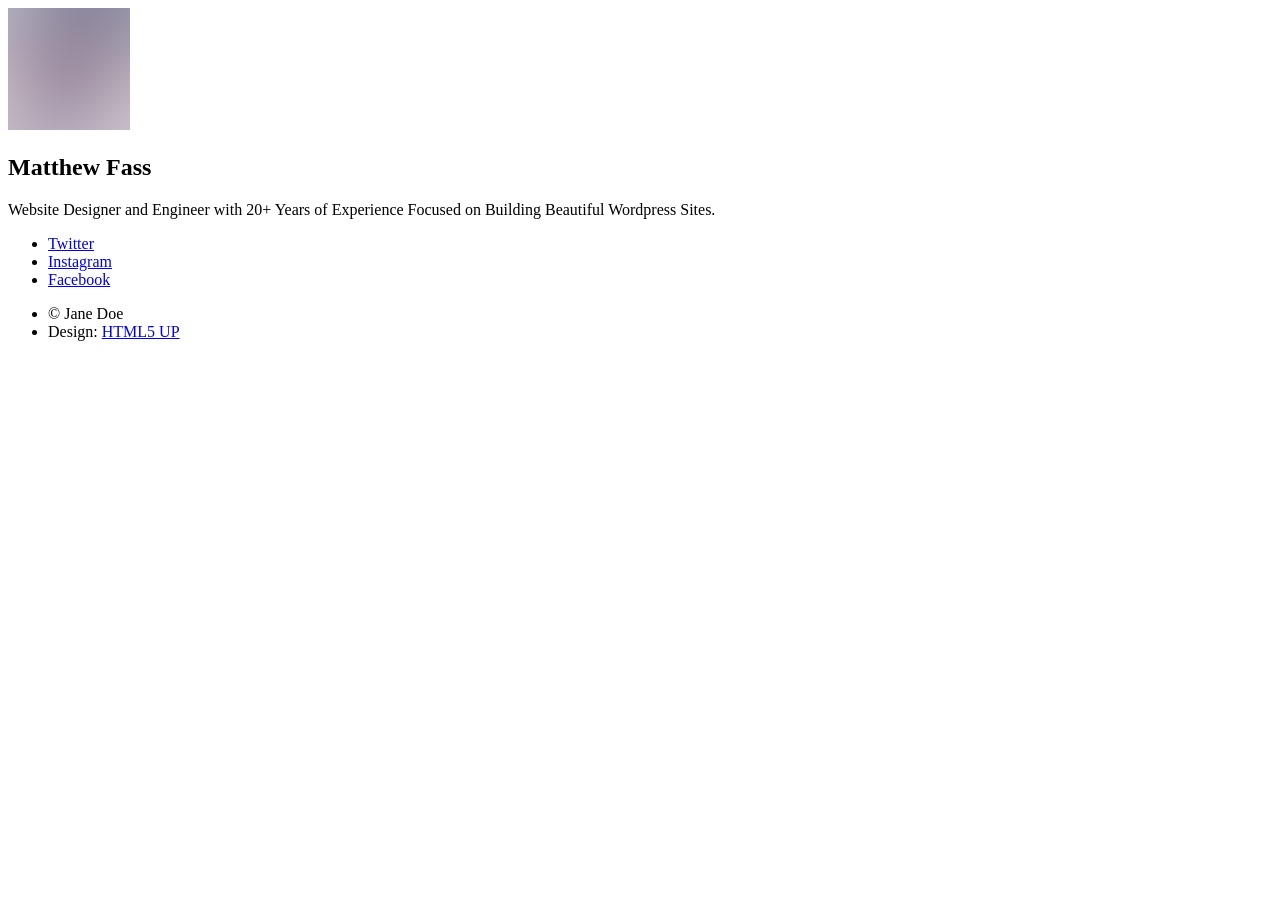
==== commit 98162069: "Theme switch" ====
--- a/index.html
+++ b/index.html
@@ -1,471 +1,91 @@
 <!DOCTYPE HTML>
 <!--
-	Paradigm Shift by HTML5 UP
+	Identity by HTML5 UP
 	html5up.net | @ajlkn
 	Free for personal and commercial use under the CCA 3.0 license (html5up.net/license)
 -->
 <html>
 	<head>
-		<title>Matthew Fass - Website Designer and Engineer with 20+ Years of Experience Focused on Building Beautiful Wordpress Sites</title>
+		<title>Maatthew Fass - Website Designer and Engineer with 20+ Years of Experience Focused on Building Beautiful Wordpress Sites.</title>
 		<meta charset="utf-8" />
 		<meta name="viewport" content="width=device-width, initial-scale=1, user-scalable=no" />
-		<meta name="description" content="" />
-		<meta name="keywords" content="" />
 		<link rel="stylesheet" href="assets/css/main.css" />
+		<noscript><link rel="stylesheet" href="assets/css/noscript.css" /></noscript>
 	</head>
 	<body class="is-preload">
 
 		<!-- Wrapper -->
 			<div id="wrapper">
 
-				<!-- Intro -->
-					<section class="intro">
+				<!-- Main -->
+					<section id="main">
 						<header>
+							<span class="avatar"><img src="images/avatar.jpg" alt="" /></span>
 							<h1>Matthew Fass</h1>
 							<p>Website Designer and Engineer with 20+ Years of Experience Focused on Building Beautiful Wordpress Sites.</p>
-							<ul class="actions">
-								<li><a href="#first" class="arrow scrolly"><span class="label">Next</span></a></li>
+						</header>
+						<!--
+						<hr />
+						<h2>Extra Stuff!</h2>
+						<form method="post" action="#">
+							<div class="fields">
+								<div class="field">
+									<input type="text" name="name" id="name" placeholder="Name" />
+								</div>
+								<div class="field">
+									<input type="email" name="email" id="email" placeholder="Email" />
+								</div>
+								<div class="field">
+									<select name="department" id="department">
+										<option value="">Department</option>
+										<option value="sales">Sales</option>
+										<option value="tech">Tech Support</option>
+										<option value="null">/dev/null</option>
+									</select>
+								</div>
+								<div class="field">
+									<textarea name="message" id="message" placeholder="Message" rows="4"></textarea>
+								</div>
+								<div class="field">
+									<input type="checkbox" id="human" name="human" /><label for="human">I'm a human</label>
+								</div>
+								<div class="field">
+									<label>But are you a robot?</label>
+									<input type="radio" id="robot_yes" name="robot" /><label for="robot_yes">Yes</label>
+									<input type="radio" id="robot_no" name="robot" /><label for="robot_no">No</label>
+								</div>
+							</div>
+							<ul class="actions special">
+								<li><a href="#" class="button">Get Started</a></li>
 							</ul>
-						</header>
-						<div class="content">
-							<span class="image fill" data-position="center"><img src="images/pic01.jpg" alt="" /></span>
-						</div>
-					</section>
-
-				<!-- Section -->
-					<section id="first">
-						<header>
-							<h2>Magna sed nullam nisl adipiscing</h2>
-						</header>
-						<div class="content">
-							<p><strong>Lorem ipsum dolor</strong> sit amet consectetur adipiscing elit. Duis dapibus rutrum facilisis. Class aptent taciti sociosqu ad litora torquent per conubia nostra, per inceptos himenaeos. Etiam tristique libero eu nibh porttitor amet fermentum. Nullam venenatis erat id vehicula ultrices sed ultricies condimentum. Magna sed etiam consequat, et lorem adipiscing sed nulla. Volutpat nisl et tempus et dolor libero, feugiat magna tempus, sed et lorem adipiscing.</p>
-							<span class="image main"><img src="images/pic02.jpg" alt="" /></span>
-						</div>
-					</section>
-
-				<!-- Section -->
-					<section>
-						<header>
-							<h2>Feugiat consequat tempus ultrices</h2>
-						</header>
-						<div class="content">
-							<p><strong>Etiam tristique libero</strong> eu nibh porttitor amet fermentum. Nullam venenatis erat id vehicula ultrices sed ultricies condimentum.</p>
-							<ul class="feature-icons">
-								<li class="icon solid fa-laptop">Consequat tempus</li>
-								<li class="icon solid fa-bolt">Etiam adipiscing</li>
-								<li class="icon solid fa-signal">Libero nullam</li>
-								<li class="icon solid fa-cog">Blandit condimentum</li>
-								<li class="icon solid fa-map-marker-alt">Lorem ipsum dolor</li>
-								<li class="icon solid fa-code">Nibh amet venenatis</li>
-							</ul>
-							<p>Vehicula ultrices sed ultricies condimentum. Magna sed etiam consequat, et lorem adipiscing sed nulla. Volutpat nisl et tempus et dolor libero, feugiat magna tempus, sed et lorem adipiscing.</p>
-						</div>
-					</section>
-
-				<!-- Section -->
-					<section>
-						<header>
-							<h2>Ultrices erat magna sed condimentum</h2>
-						</header>
-						<div class="content">
-							<p><strong>Integer mollis egestas</strong> nam maximus erat id euismod egestas. Pellentesque sapien ac quam. Lorem ipsum dolor sit nullam.</p>
-
-							<!-- Section -->
-								<section>
-									<header>
-										<h3>Erat aliquam</h3>
-										<p>Vehicula ultrices dolor amet ultricies et condimentum. Magna sed etiam consequat, et lorem adipiscing sed dolor sit amet, consectetur amet do eiusmod tempor incididunt  ipsum suspendisse ultrices gravida.</p>
-									</header>
-									<div class="content">
-										<div class="gallery">
-											<a href="images/gallery/fulls/01.jpg" class="landscape"><img src="images/gallery/thumbs/01.jpg" alt="" /></a>
-											<a href="images/gallery/fulls/02.jpg"><img src="images/gallery/thumbs/02.jpg" alt="" /></a>
-											<a href="images/gallery/fulls/03.jpg"><img src="images/gallery/thumbs/03.jpg" alt="" /></a>
-											<a href="images/gallery/fulls/04.jpg" class="landscape"><img src="images/gallery/thumbs/04.jpg" alt="" /></a>
-										</div>
-									</div>
-								</section>
-
-							<!-- Section -->
-								<section>
-									<header>
-										<h3>Nisl consequat</h3>
-										<p>Aenean ornare velit lacus, ac varius enim ullamcorper eu. Proin aliquam sed facilisis ante interdum congue. Integer mollis, nisl amet convallis, porttitor magna ullamcorper, amet mauris. Ut magna finibus nisi nec lacinia ipsum maximus.</p>
-									</header>
-									<div class="content">
-										<div class="gallery">
-											<a href="images/gallery/fulls/05.jpg" class="landscape"><img src="images/gallery/thumbs/05.jpg" alt="" /></a>
-											<a href="images/gallery/fulls/06.jpg"><img src="images/gallery/thumbs/06.jpg" alt="" /></a>
-											<a href="images/gallery/fulls/07.jpg"><img src="images/gallery/thumbs/07.jpg" alt="" /></a>
-										</div>
-									</div>
-								</section>
-
-							<!-- Section -->
-								<section>
-									<header>
-										<h3>Lorem gravida</h3>
-										<p>Proin aliquam facilisis ante interdum. Sed nulla amet lorem feugiat tempus aenean ornare velit lacus, ac varius sed enim lorem ullamcorper dolore.  ac varius enim lorem ullamcorper dolore. Proin aliquam facilisis.</p>
-									</header>
-									<div class="content">
-										<div class="gallery">
-											<a href="images/gallery/fulls/08.jpg" class="portrait"><img src="images/gallery/thumbs/08.jpg" alt="" /></a>
-											<a href="images/gallery/fulls/09.jpg" class="portrait"><img src="images/gallery/thumbs/09.jpg" alt="" /></a>
-											<a href="images/gallery/fulls/10.jpg" class="landscape"><img src="images/gallery/thumbs/10.jpg" alt="" /></a>
-										</div>
-									</div>
-								</section>
-
-						</div>
-					</section>
-
-				<!-- Section -->
-					<section>
-						<header>
-							<h2>Duis sed adpiscing veroeros amet</h2>
-						</header>
-						<div class="content">
-							<p><strong>Proin tempus feugiat</strong> sed varius enim lorem ullamcorper dolore aliquam aenean ornare velit lacus, ac varius enim lorem ullamcorper dolore.</p>
-							<ul class="actions">
-								<li><a href="#" class="button primary large">Get Started</a></li>
-								<li><a href="#" class="button large">Learn More</a></li>
-							</ul>
-						</div>
-					</section>
-
-				<!-- Elements -->
-				<!--
-					<section>
-						<header>
-							<h2>Elements</h2>
-						</header>
-						<div class="content">
-
-							<section>
-								<header>
-									<h3>Text</h3>
-								</header>
-								<div class="content">
-									<p>This is <b>bold</b> and this is <strong>strong</strong>. This is <i>italic</i> and this is <em>emphasized</em>.
-									This is <sup>superscript</sup> text and this is <sub>subscript</sub> text.
-									This is <u>underlined</u> and this is code: <code>for (;;) { ... }</code>. Finally, <a href="#">this is a link</a>.</p>
-									<hr />
-									<h2>Heading Level 2</h2>
-									<h3>Heading Level 3</h3>
-									<h4>Heading Level 4</h4>
-									<h5>Heading Level 5</h5>
-									<hr />
-									<h5>Blockquote</h5>
-									<blockquote>Fringilla nisl. Donec accumsan interdum nisi, quis tincidunt felis sagittis eget tempus euismod. Vestibulum ante ipsum primis in faucibus vestibulum. Blandit adipiscing eu felis iaculis volutpat ac adipiscing accumsan faucibus. Vestibulum ante ipsum primis in faucibus lorem ipsum dolor sit amet nullam adipiscing eu felis.</blockquote>
-									<h5>Preformatted</h5>
-									<pre><code>i = 0;
-
-while (!deck.isInOrder()) {
-  print 'Iteration ' + i;
-  deck.shuffle();
-  i++;
-}
-
-print 'Sorted in ' + i + ' iterations.';</code></pre>
-								</div>
-							</section>
-
-							<section>
-								<header>
-									<h3>Lists</h3>
-								</header>
-								<div class="content">
-
-									<h4>Unordered</h4>
-									<ul>
-										<li>Dolor pulvinar etiam.</li>
-										<li>Sagittis adipiscing.</li>
-										<li>Felis enim feugiat.</li>
-									</ul>
-
-									<h4>Alternate</h4>
-									<ul class="alt">
-										<li>Dolor pulvinar etiam.</li>
-										<li>Sagittis adipiscing.</li>
-										<li>Felis enim feugiat.</li>
-									</ul>
-
-									<h4>Ordered</h4>
-									<ol>
-										<li>Dolor pulvinar etiam.</li>
-										<li>Etiam vel felis viverra.</li>
-										<li>Felis enim feugiat.</li>
-										<li>Dolor pulvinar etiam.</li>
-										<li>Etiam vel felis lorem.</li>
-										<li>Felis enim et feugiat.</li>
-									</ol>
-									<h4>Icons</h4>
-									<ul class="icons">
-										<li><a href="#" class="icon brands fa-twitter"><span class="label">Twitter</span></a></li>
-										<li><a href="#" class="icon brands fa-facebook-f"><span class="label">Facebook</span></a></li>
-										<li><a href="#" class="icon brands fa-instagram"><span class="label">Instagram</span></a></li>
-										<li><a href="#" class="icon brands fa-github"><span class="label">Github</span></a></li>
-									</ul>
-
-									<h4>Actions</h4>
-									<ul class="actions">
-										<li><a href="#" class="button primary">Default</a></li>
-										<li><a href="#" class="button">Default</a></li>
-									</ul>
-									<ul class="actions stacked">
-										<li><a href="#" class="button primary">Default</a></li>
-										<li><a href="#" class="button">Default</a></li>
-									</ul>
-								</div>
-							</section>
-
-							<section>
-								<header>
-									<h3>Table</h3>
-								</header>
-								<div class="content">
-									<h4>Default</h4>
-									<div class="table-wrapper">
-										<table>
-											<thead>
-												<tr>
-													<th>Name</th>
-													<th>Description</th>
-													<th>Price</th>
-												</tr>
-											</thead>
-											<tbody>
-												<tr>
-													<td>Item One</td>
-													<td>Ante turpis integer aliquet porttitor.</td>
-													<td>29.99</td>
-												</tr>
-												<tr>
-													<td>Item Two</td>
-													<td>Vis ac commodo adipiscing arcu aliquet.</td>
-													<td>19.99</td>
-												</tr>
-												<tr>
-													<td>Item Three</td>
-													<td> Morbi faucibus arcu accumsan lorem.</td>
-													<td>29.99</td>
-												</tr>
-												<tr>
-													<td>Item Four</td>
-													<td>Vitae integer tempus condimentum.</td>
-													<td>19.99</td>
-												</tr>
-												<tr>
-													<td>Item Five</td>
-													<td>Ante turpis integer aliquet porttitor.</td>
-													<td>29.99</td>
-												</tr>
-											</tbody>
-											<tfoot>
-												<tr>
-													<td colspan="2"></td>
-													<td>100.00</td>
-												</tr>
-											</tfoot>
-										</table>
-									</div>
-
-									<h4>Alternate</h4>
-									<div class="table-wrapper">
-										<table class="alt">
-											<thead>
-												<tr>
-													<th>Name</th>
-													<th>Description</th>
-													<th>Price</th>
-												</tr>
-											</thead>
-											<tbody>
-												<tr>
-													<td>Item One</td>
-													<td>Ante turpis integer aliquet porttitor.</td>
-													<td>29.99</td>
-												</tr>
-												<tr>
-													<td>Item Two</td>
-													<td>Vis ac commodo adipiscing arcu aliquet.</td>
-													<td>19.99</td>
-												</tr>
-												<tr>
-													<td>Item Three</td>
-													<td> Morbi faucibus arcu accumsan lorem.</td>
-													<td>29.99</td>
-												</tr>
-												<tr>
-													<td>Item Four</td>
-													<td>Vitae integer tempus condimentum.</td>
-													<td>19.99</td>
-												</tr>
-												<tr>
-													<td>Item Five</td>
-													<td>Ante turpis integer aliquet porttitor.</td>
-													<td>29.99</td>
-												</tr>
-											</tbody>
-											<tfoot>
-												<tr>
-													<td colspan="2"></td>
-													<td>100.00</td>
-												</tr>
-											</tfoot>
-										</table>
-									</div>
-								</div>
-							</section>
-
-							<section>
-								<header>
-									<h3>Buttons</h3>
-								</header>
-								<div class="content">
-									<ul class="actions">
-										<li><a href="#" class="button primary">Primary</a></li>
-										<li><a href="#" class="button">Default</a></li>
-									</ul>
-									<ul class="actions">
-										<li><a href="#" class="button large">Large</a></li>
-										<li><a href="#" class="button">Default</a></li>
-										<li><a href="#" class="button small">Small</a></li>
-									</ul>
-									<ul class="actions">
-										<li><a href="#" class="button primary icon solid fa-download">Icon</a></li>
-										<li><a href="#" class="button icon solid fa-download">Icon</a></li>
-									</ul>
-									<ul class="actions">
-										<li><span class="button primary disabled">Disabled</span></li>
-										<li><span class="button disabled">Disabled</span></li>
-									</ul>
-								</div>
-							</section>
-
-							<section>
-								<header>
-									<h3>Form</h3>
-								</header>
-								<div class="content">
-									<form method="post" action="#">
-										<div class="fields">
-											<div class="field half">
-												<label for="demo-name">Name</label>
-												<input type="text" name="demo-name" id="demo-name" value="" placeholder="Jane Doe" />
-											</div>
-											<div class="field half">
-												<label for="demo-email">Email</label>
-												<input type="email" name="demo-email" id="demo-email" value="" placeholder="jane@untitled.tld" />
-											</div>
-											<div class="field">
-												<label for="demo-category">Category</label>
-												<select name="demo-category" id="demo-category">
-													<option value="">-</option>
-													<option value="1">Manufacturing</option>
-													<option value="1">Shipping</option>
-													<option value="1">Administration</option>
-													<option value="1">Human Resources</option>
-												</select>
-											</div>
-											<div class="field half">
-												<input type="radio" id="demo-priority-low" name="demo-priority" checked>
-												<label for="demo-priority-low">Low</label>
-											</div>
-											<div class="field half">
-												<input type="radio" id="demo-priority-high" name="demo-priority">
-												<label for="demo-priority-high">High</label>
-											</div>
-											<div class="field half">
-												<input type="checkbox" id="demo-copy" name="demo-copy">
-												<label for="demo-copy">Email me a copy</label>
-											</div>
-											<div class="field half">
-												<input type="checkbox" id="demo-human" name="demo-human" checked>
-												<label for="demo-human">Not a robot</label>
-											</div>
-											<div class="field">
-												<label for="demo-message">Message</label>
-												<textarea name="demo-message" id="demo-message" placeholder="Enter your message" rows="6"></textarea>
-											</div>
-										</div>
-										<ul class="actions">
-											<li><input type="submit" value="Send Message" class="primary" /></li>
-											<li><input type="reset" value="Reset" /></li>
-										</ul>
-									</form>
-								</div>
-							</section>
-
-						</div>
-					</section>
-				-->
-
-				<!-- Section -->
-					<section>
-						<header>
-							<h2>Get in touch</h2>
-						</header>
-						<div class="content">
-							<p><strong>Auctor commodo</strong> interdum et malesuada fames ac ante ipsum primis in faucibus. Pellentesque venenatis dolor imperdiet dolor mattis sagittis.</p>
-							<form>
-								<div class="fields">
-									<div class="field half">
-										<input type="text" name="name" id="name" placeholder="Name" />
-									</div>
-									<div class="field half">
-										<input type="email" name="email" id="email" placeholder="Email" />
-									</div>
-									<div class="field">
-										<textarea name="message" id="message" placeholder="Message" rows="7"></textarea>
-									</div>
-								</div>
-								<ul class="actions">
-									<li><input type="submit" value="Send Message" class="button primary" /></li>
-								</ul>
-							</form>
-						</div>
+						</form>
+						<hr />
+						-->
 						<footer>
-							<ul class="items">
-								<li>
-									<h3>Email</h3>
-									<a href="#">information@untitled.ext</a>
-								</li>
-								<li>
-									<h3>Phone</h3>
-									<a href="#">(000) 000-0000</a>
-								</li>
-								<li>
-									<h3>Address</h3>
-									<span>1234 Somewhere Road, Nashville, TN 00000</span>
-								</li>
-								<li>
-									<h3>Elsewhere</h3>
-									<ul class="icons">
-										<li><a href="#" class="icon brands fa-twitter"><span class="label">Twitter</span></a></li>
-										<li><a href="#" class="icon brands fa-facebook-f"><span class="label">Facebook</span></a></li>
-										<li><a href="#" class="icon brands fa-instagram"><span class="label">Instagram</span></a></li>
-										<li><a href="#" class="icon brands fa-linkedin-in"><span class="label">LinkedIn</span></a></li>
-										<li><a href="#" class="icon brands fa-github"><span class="label">GitHub</span></a></li>
-										<li><a href="#" class="icon brands fa-codepen"><span class="label">Codepen</span></a></li>
-									</ul>
-								</li>
+							<ul class="icons">
+								<li><a href="#" class="icon brands fa-twitter">Twitter</a></li>
+								<li><a href="#" class="icon brands fa-instagram">Instagram</a></li>
+								<li><a href="#" class="icon brands fa-facebook-f">Facebook</a></li>
 							</ul>
 						</footer>
 					</section>
 
-				<!-- Copyright -->
-					<div class="copyright">&copy; Untitled. All rights reserved. Design: <a href="https://html5up.net">HTML5 UP</a>.</div>
+				<!-- Footer -->
+					<footer id="footer">
+						<ul class="copyright">
+							<li>&copy; Jane Doe</li><li>Design: <a href="http://html5up.net">HTML5 UP</a></li>
+						</ul>
+					</footer>
 
 			</div>
 
 		<!-- Scripts -->
-			<script src="assets/js/jquery.min.js"></script>
-			<script src="assets/js/jquery.scrolly.min.js"></script>
-			<script src="assets/js/browser.min.js"></script>
-			<script src="assets/js/breakpoints.min.js"></script>
-			<script src="assets/js/util.js"></script>
-			<script src="assets/js/main.js"></script>
+			<script>
+				if ('addEventListener' in window) {
+					window.addEventListener('load', function() { document.body.className = document.body.className.replace(/\bis-preload\b/, ''); });
+					document.body.className += (navigator.userAgent.match(/(MSIE|rv:11\.0)/) ? ' is-ie' : '');
+				}
+			</script>
 
 	</body>
 </html>
--- a/assets/css/main.css
+++ b/assets/css/main.css
@@ -1,2025 +1,283 @@
 @import url(fontawesome-all.min.css);
-@import url("https://fonts.googleapis.com/css?family=Source+Sans+Pro:300,600,700,300i,600i,700i|Raleway:600,800");
+@import url("https://fonts.googleapis.com/css?family=Source+Sans+Pro:300");
 
 /*
-	Paradigm Shift by HTML5 UP
+	Identity by HTML5 UP
 	html5up.net | @ajlkn
 	Free for personal and commercial use under the CCA 3.0 license (html5up.net/license)
 */
 
-html, body, div, span, applet, object,
-iframe, h1, h2, h3, h4, h5, h6, p, blockquote,
-pre, a, abbr, acronym, address, big, cite,
-code, del, dfn, em, img, ins, kbd, q, s, samp,
-small, strike, strong, sub, sup, tt, var, b,
-u, i, center, dl, dt, dd, ol, ul, li, fieldset,
-form, label, legend, table, caption, tbody,
-tfoot, thead, tr, th, td, article, aside,
-canvas, details, embed, figure, figcaption,
-footer, header, hgroup, menu, nav, output, ruby,
-section, summary, time, mark, audio, video {
-	margin: 0;
-	padding: 0;
-	border: 0;
-	font-size: 100%;
-	font: inherit;
-	vertical-align: baseline;}
-
-article, aside, details, figcaption, figure,
-footer, header, hgroup, menu, nav, section {
-	display: block;}
-
-body {
-	line-height: 1;
-}
-
-ol, ul {
-	list-style: none;
-}
-
-blockquote, q {
-	quotes: none;
-}
-
-	blockquote:before, blockquote:after, q:before, q:after {
-		content: '';
-		content: none;
-	}
-
-table {
-	border-collapse: collapse;
-	border-spacing: 0;
-}
-
-body {
-	-webkit-text-size-adjust: none;
-}
-
-mark {
-	background-color: transparent;
-	color: inherit;
-}
-
-input::-moz-focus-inner {
-	border: 0;
-	padding: 0;
-}
-
-input, select, textarea {
-	-moz-appearance: none;
-	-webkit-appearance: none;
-	-ms-appearance: none;
-	appearance: none;
-}
-
-/* Basic */
-
-	@-ms-viewport {
-		width: device-width;
+/* Icon (alt) */
+
+	html, body, div, span, applet, object,
+	iframe, h1, h2, h3, h4, h5, h6, p, blockquote,
+	pre, a, abbr, acronym, address, big, cite,
+	code, del, dfn, em, img, ins, kbd, q, s, samp,
+	small, strike, strong, sub, sup, tt, var, b,
+	u, i, center, dl, dt, dd, ol, ul, li, fieldset,
+	form, label, legend, table, caption, tbody,
+	tfoot, thead, tr, th, td, article, aside,
+	canvas, details, embed, figure, figcaption,
+	footer, header, hgroup, menu, nav, output, ruby,
+	section, summary, time, mark, audio, video {
+		margin: 0;
+		padding: 0;
+		border: 0;
+		font-size: 100%;
+		font: inherit;
+		vertical-align: baseline;
+	}
+
+	article, aside, details, figcaption, figure,
+	footer, header, hgroup, menu, nav, section {
+		display: block;
 	}
 
 	body {
-		-ms-overflow-style: scrollbar;
-	}
-
-	@media screen and (max-width: 480px) {
-
-		html, body {
-			min-width: 320px;
-		}
-
-	}
-
-	html {
-		box-sizing: border-box;
-	}
-
-	*, *:before, *:after {
-		box-sizing: inherit;
-	}
-
-	html {
-		overflow-x: hidden;
+		line-height: 1;
+	}
+
+	ol, ul {
+		list-style: none;
+	}
+
+	blockquote, q {
+		quotes: none;
+	}
+
+		blockquote:before, blockquote:after, q:before, q:after {
+			content: '';
+			content: none;
+		}
+
+	table {
+		border-collapse: collapse;
+		border-spacing: 0;
 	}
 
 	body {
-		background: #ffffff;
-		overflow-x: hidden;
-	}
-
-		body.is-preload *, body.is-preload *:before, body.is-preload *:after {
-			-moz-animation: none !important;
-			-webkit-animation: none !important;
-			-ms-animation: none !important;
-			animation: none !important;
-			-moz-transition: none !important;
-			-webkit-transition: none !important;
-			-ms-transition: none !important;
-			transition: none !important;
-		}
-
-/* Typography */
-
-	html {
-		font-size: 18pt;
-	}
-
-		@media screen and (max-width: 1920px) {
-
-			html {
-				font-size: 13pt;
-			}
-
-		}
-
-		@media screen and (max-width: 1152px) {
-
-			html {
-				font-size: 14pt;
-			}
-
-		}
-
-		@media screen and (max-width: 736px) {
-
-			html {
-				font-size: 12pt;
-			}
-
-		}
-
-		@media screen and (max-width: 480px) {
-
-			html {
-				font-size: 11pt;
-			}
-
-		}
-
-	body {
-		background-color: #ffffff;
-		color: #000000;
-	}
-
-	body, input, select, textarea {
-		color: #000000;
-		font-family: "Source Sans Pro", Helvetica, sans-serif;
-		font-size: 1rem;
-		font-weight: 300;
-		letter-spacing: 0.0375em;
-		line-height: 2;
-	}
-
-	a {
-		-moz-transition: border-bottom-color 0.25s ease-in-out;
-		-webkit-transition: border-bottom-color 0.25s ease-in-out;
-		-ms-transition: border-bottom-color 0.25s ease-in-out;
-		transition: border-bottom-color 0.25s ease-in-out;
-		text-decoration: none;
-		color: #000000;
-		border-bottom: dotted 1px;
-	}
-
-		a:hover {
-			text-decoration: none;
-			border-bottom-color: transparent;
-		}
-
-	strong, b {
-		font-weight: 600;
-		color: #000000;
-	}
-
-	em, i {
-		font-style: italic;
-	}
-
-	p {
-		margin: 0 0 2rem 0;
-	}
-
-	h1, h2, h3, h4, h5, h6 {
-		color: #000000;
-		font-family: "Raleway", Helvetica, sans-serif;
-		font-weight: 600;
-		letter-spacing: 0.175em;
-		line-height: 1.75;
-		margin: 0 0 1.5rem 0;
-		text-transform: uppercase;
-	}
-
-		h1 a, h2 a, h3 a, h4 a, h5 a, h6 a {
-			color: inherit;
-			text-decoration: none;
-		}
-
-	h1 {
-		font-family: "Source Sans Pro", Helvetica, sans-serif;
-		font-size: 5rem;
-		font-weight: 700;
-		letter-spacing: -0.05em;
-		line-height: 1.1;
-		margin: 0 0 1.5rem 0;
-		text-transform: none;
-	}
-
-	h2 {
-		font-size: 1.25rem;
-		font-weight: 800;
-		margin: 0 0 2rem 0;
-	}
-
-	h3 {
-		font-size: 0.875rem;
-	}
-
-	h4 {
-		font-size: 0.875rem;
-	}
-
-	h5 {
-		font-size: 0.75rem;
-	}
-
-	h6 {
-		font-size: 0.625rem;
-	}
-
-	@media screen and (max-width: 736px) {
-
-		h1 {
-			font-size: 4.5rem;
-			line-height: 1.1;
-		}
-
-		h2 {
-			font-size: 1.25rem;
-			line-height: 1.7;
-		}
-
-		h3 {
-			font-size: 0.9rem;
-		}
-
-		h4 {
-			font-size: 0.75rem;
-		}
-
-		h5 {
-			font-size: 0.675rem;
-		}
-
-	}
-
-	@media screen and (max-width: 360px) {
-
-		h1 {
-			font-size: 3.75rem;
-		}
-
-		h2 {
-			font-size: 1.125rem;
-		}
-
-		h3 {
-			font-size: 0.8rem;
-		}
-
-		h4 {
-			font-size: 0.675rem;
-		}
-
-		h5 {
-			font-size: 0.675rem;
-		}
-
-	}
-
-	sub {
-		font-size: 0.8rem;
-		position: relative;
-		top: 0.5rem;
-	}
-
-	sup {
-		font-size: 0.8rem;
-		position: relative;
-		top: -0.5rem;
-	}
-
-	blockquote {
-		border-left: solid 0.5rem rgba(144, 144, 144, 0.25);
-		font-style: italic;
-		margin: 0 0 2rem 0;
-		padding: 1rem 0 1rem 2rem;
-	}
-
-	code {
-		background: rgba(144, 144, 144, 0.1);
-		border-radius: 0.325rem;
-		font-family: "Courier New", monospace;
-		font-size: 0.9rem;
-		margin: 0 0.25rem;
-		padding: 0.25rem 0.65rem;
-	}
-
-	pre {
-		-webkit-overflow-scrolling: touch;
-		font-family: "Courier New", monospace;
-		font-size: 0.9rem;
-		margin: 0 0 2rem 0;
-		width: 100%;
-	}
-
-		pre code {
-			display: block;
-			line-height: 1.75;
-			padding: 1rem 1.5rem;
-			overflow-x: auto;
-		}
-
-	hr {
+		-webkit-text-size-adjust: none;
+	}
+
+	mark {
+		background-color: transparent;
+		color: inherit;
+	}
+
+	input::-moz-focus-inner {
 		border: 0;
-		border-bottom: solid 2px rgba(144, 144, 144, 0.25);
-		margin: 3rem 0;
-	}
-
-		hr.major {
-			margin: 5rem 0;
-		}
-
-		@media screen and (max-width: 736px) {
-
-			hr.major {
-				margin: 3rem 0;
-			}
-
-		}
-
-/* Row */
-
-	.row {
-		display: flex;
-		flex-wrap: wrap;
-		box-sizing: border-box;
-		align-items: stretch;
-	}
-
-		.row > * {
-			box-sizing: border-box;
-		}
-
-		.row.gtr-uniform > * > :last-child {
-			margin-bottom: 0;
-		}
-
-		.row.aln-left {
-			justify-content: flex-start;
-		}
-
-		.row.aln-center {
-			justify-content: center;
-		}
-
-		.row.aln-right {
-			justify-content: flex-end;
-		}
-
-		.row.aln-top {
-			align-items: flex-start;
-		}
-
-		.row.aln-middle {
-			align-items: center;
-		}
-
-		.row.aln-bottom {
-			align-items: flex-end;
-		}
-
-		.row > .imp {
-			order: -1;
-		}
-
-		.row > .col-1 {
-			width: 8.33333%;
-		}
-
-		.row > .off-1 {
-			margin-left: 8.33333%;
-		}
-
-		.row > .col-2 {
-			width: 16.66667%;
-		}
-
-		.row > .off-2 {
-			margin-left: 16.66667%;
-		}
-
-		.row > .col-3 {
-			width: 25%;
-		}
-
-		.row > .off-3 {
-			margin-left: 25%;
-		}
-
-		.row > .col-4 {
-			width: 33.33333%;
-		}
-
-		.row > .off-4 {
-			margin-left: 33.33333%;
-		}
-
-		.row > .col-5 {
-			width: 41.66667%;
-		}
-
-		.row > .off-5 {
-			margin-left: 41.66667%;
-		}
-
-		.row > .col-6 {
-			width: 50%;
-		}
-
-		.row > .off-6 {
-			margin-left: 50%;
-		}
-
-		.row > .col-7 {
-			width: 58.33333%;
-		}
-
-		.row > .off-7 {
-			margin-left: 58.33333%;
-		}
-
-		.row > .col-8 {
-			width: 66.66667%;
-		}
-
-		.row > .off-8 {
-			margin-left: 66.66667%;
-		}
-
-		.row > .col-9 {
-			width: 75%;
-		}
-
-		.row > .off-9 {
-			margin-left: 75%;
-		}
-
-		.row > .col-10 {
-			width: 83.33333%;
-		}
-
-		.row > .off-10 {
-			margin-left: 83.33333%;
-		}
-
-		.row > .col-11 {
-			width: 91.66667%;
-		}
-
-		.row > .off-11 {
-			margin-left: 91.66667%;
-		}
-
-		.row > .col-12 {
-			width: 100%;
-		}
-
-		.row > .off-12 {
-			margin-left: 100%;
-		}
-
-		.row.gtr-0 {
-			margin-top: 0;
-			margin-left: 0rem;
-		}
-
-			.row.gtr-0 > * {
-				padding: 0 0 0 0rem;
-			}
-
-			.row.gtr-0.gtr-uniform {
-				margin-top: 0rem;
-			}
-
-				.row.gtr-0.gtr-uniform > * {
-					padding-top: 0rem;
-				}
-
-		.row.gtr-25 {
-			margin-top: 0;
-			margin-left: -0.5rem;
-		}
-
-			.row.gtr-25 > * {
-				padding: 0 0 0 0.5rem;
-			}
-
-			.row.gtr-25.gtr-uniform {
-				margin-top: -0.5rem;
-			}
-
-				.row.gtr-25.gtr-uniform > * {
-					padding-top: 0.5rem;
-				}
-
-		.row.gtr-50 {
-			margin-top: 0;
-			margin-left: -1rem;
-		}
-
-			.row.gtr-50 > * {
-				padding: 0 0 0 1rem;
-			}
-
-			.row.gtr-50.gtr-uniform {
-				margin-top: -1rem;
-			}
-
-				.row.gtr-50.gtr-uniform > * {
-					padding-top: 1rem;
-				}
-
-		.row {
-			margin-top: 0;
-			margin-left: -2rem;
-		}
-
-			.row > * {
-				padding: 0 0 0 2rem;
-			}
-
-			.row.gtr-uniform {
-				margin-top: -2rem;
-			}
-
-				.row.gtr-uniform > * {
-					padding-top: 2rem;
-				}
-
-		.row.gtr-150 {
-			margin-top: 0;
-			margin-left: -3rem;
-		}
-
-			.row.gtr-150 > * {
-				padding: 0 0 0 3rem;
-			}
-
-			.row.gtr-150.gtr-uniform {
-				margin-top: -3rem;
-			}
-
-				.row.gtr-150.gtr-uniform > * {
-					padding-top: 3rem;
-				}
-
-		.row.gtr-200 {
-			margin-top: 0;
-			margin-left: -4rem;
-		}
-
-			.row.gtr-200 > * {
-				padding: 0 0 0 4rem;
-			}
-
-			.row.gtr-200.gtr-uniform {
-				margin-top: -4rem;
-			}
-
-				.row.gtr-200.gtr-uniform > * {
-					padding-top: 4rem;
-				}
-
-		@media screen and (max-width: 1920px) {
-
-			.row {
-				display: flex;
-				flex-wrap: wrap;
-				box-sizing: border-box;
-				align-items: stretch;
-			}
-
-				.row > * {
-					box-sizing: border-box;
-				}
-
-				.row.gtr-uniform > * > :last-child {
-					margin-bottom: 0;
-				}
-
-				.row.aln-left {
-					justify-content: flex-start;
-				}
-
-				.row.aln-center {
-					justify-content: center;
-				}
-
-				.row.aln-right {
-					justify-content: flex-end;
-				}
-
-				.row.aln-top {
-					align-items: flex-start;
-				}
-
-				.row.aln-middle {
-					align-items: center;
-				}
-
-				.row.aln-bottom {
-					align-items: flex-end;
-				}
-
-				.row > .imp-xlarge {
-					order: -1;
-				}
-
-				.row > .col-1-xlarge {
-					width: 8.33333%;
-				}
-
-				.row > .off-1-xlarge {
-					margin-left: 8.33333%;
-				}
-
-				.row > .col-2-xlarge {
-					width: 16.66667%;
-				}
-
-				.row > .off-2-xlarge {
-					margin-left: 16.66667%;
-				}
-
-				.row > .col-3-xlarge {
-					width: 25%;
-				}
-
-				.row > .off-3-xlarge {
-					margin-left: 25%;
-				}
-
-				.row > .col-4-xlarge {
-					width: 33.33333%;
-				}
-
-				.row > .off-4-xlarge {
-					margin-left: 33.33333%;
-				}
-
-				.row > .col-5-xlarge {
-					width: 41.66667%;
-				}
-
-				.row > .off-5-xlarge {
-					margin-left: 41.66667%;
-				}
-
-				.row > .col-6-xlarge {
-					width: 50%;
-				}
-
-				.row > .off-6-xlarge {
-					margin-left: 50%;
-				}
-
-				.row > .col-7-xlarge {
-					width: 58.33333%;
-				}
-
-				.row > .off-7-xlarge {
-					margin-left: 58.33333%;
-				}
-
-				.row > .col-8-xlarge {
-					width: 66.66667%;
-				}
-
-				.row > .off-8-xlarge {
-					margin-left: 66.66667%;
-				}
-
-				.row > .col-9-xlarge {
-					width: 75%;
-				}
-
-				.row > .off-9-xlarge {
-					margin-left: 75%;
-				}
-
-				.row > .col-10-xlarge {
-					width: 83.33333%;
-				}
-
-				.row > .off-10-xlarge {
-					margin-left: 83.33333%;
-				}
-
-				.row > .col-11-xlarge {
-					width: 91.66667%;
-				}
-
-				.row > .off-11-xlarge {
-					margin-left: 91.66667%;
-				}
-
-				.row > .col-12-xlarge {
-					width: 100%;
-				}
-
-				.row > .off-12-xlarge {
-					margin-left: 100%;
-				}
-
-				.row.gtr-0 {
-					margin-top: 0;
-					margin-left: 0rem;
-				}
-
-					.row.gtr-0 > * {
-						padding: 0 0 0 0rem;
-					}
-
-					.row.gtr-0.gtr-uniform {
-						margin-top: 0rem;
-					}
-
-						.row.gtr-0.gtr-uniform > * {
-							padding-top: 0rem;
-						}
-
-				.row.gtr-25 {
-					margin-top: 0;
-					margin-left: -0.5rem;
-				}
-
-					.row.gtr-25 > * {
-						padding: 0 0 0 0.5rem;
-					}
-
-					.row.gtr-25.gtr-uniform {
-						margin-top: -0.5rem;
-					}
-
-						.row.gtr-25.gtr-uniform > * {
-							padding-top: 0.5rem;
-						}
-
-				.row.gtr-50 {
-					margin-top: 0;
-					margin-left: -1rem;
-				}
-
-					.row.gtr-50 > * {
-						padding: 0 0 0 1rem;
-					}
-
-					.row.gtr-50.gtr-uniform {
-						margin-top: -1rem;
-					}
-
-						.row.gtr-50.gtr-uniform > * {
-							padding-top: 1rem;
-						}
-
-				.row {
-					margin-top: 0;
-					margin-left: -2rem;
-				}
-
-					.row > * {
-						padding: 0 0 0 2rem;
-					}
-
-					.row.gtr-uniform {
-						margin-top: -2rem;
-					}
-
-						.row.gtr-uniform > * {
-							padding-top: 2rem;
-						}
-
-				.row.gtr-150 {
-					margin-top: 0;
-					margin-left: -3rem;
-				}
-
-					.row.gtr-150 > * {
-						padding: 0 0 0 3rem;
-					}
-
-					.row.gtr-150.gtr-uniform {
-						margin-top: -3rem;
-					}
-
-						.row.gtr-150.gtr-uniform > * {
-							padding-top: 3rem;
-						}
-
-				.row.gtr-200 {
-					margin-top: 0;
-					margin-left: -4rem;
-				}
-
-					.row.gtr-200 > * {
-						padding: 0 0 0 4rem;
-					}
-
-					.row.gtr-200.gtr-uniform {
-						margin-top: -4rem;
-					}
-
-						.row.gtr-200.gtr-uniform > * {
-							padding-top: 4rem;
-						}
-
-		}
-
-		@media screen and (max-width: 1280px) {
-
-			.row {
-				display: flex;
-				flex-wrap: wrap;
-				box-sizing: border-box;
-				align-items: stretch;
-			}
-
-				.row > * {
-					box-sizing: border-box;
-				}
-
-				.row.gtr-uniform > * > :last-child {
-					margin-bottom: 0;
-				}
-
-				.row.aln-left {
-					justify-content: flex-start;
-				}
-
-				.row.aln-center {
-					justify-content: center;
-				}
-
-				.row.aln-right {
-					justify-content: flex-end;
-				}
-
-				.row.aln-top {
-					align-items: flex-start;
-				}
-
-				.row.aln-middle {
-					align-items: center;
-				}
-
-				.row.aln-bottom {
-					align-items: flex-end;
-				}
-
-				.row > .imp-large {
-					order: -1;
-				}
-
-				.row > .col-1-large {
-					width: 8.33333%;
-				}
-
-				.row > .off-1-large {
-					margin-left: 8.33333%;
-				}
-
-				.row > .col-2-large {
-					width: 16.66667%;
-				}
-
-				.row > .off-2-large {
-					margin-left: 16.66667%;
-				}
-
-				.row > .col-3-large {
-					width: 25%;
-				}
-
-				.row > .off-3-large {
-					margin-left: 25%;
-				}
-
-				.row > .col-4-large {
-					width: 33.33333%;
-				}
-
-				.row > .off-4-large {
-					margin-left: 33.33333%;
-				}
-
-				.row > .col-5-large {
-					width: 41.66667%;
-				}
-
-				.row > .off-5-large {
-					margin-left: 41.66667%;
-				}
-
-				.row > .col-6-large {
-					width: 50%;
-				}
-
-				.row > .off-6-large {
-					margin-left: 50%;
-				}
-
-				.row > .col-7-large {
-					width: 58.33333%;
-				}
-
-				.row > .off-7-large {
-					margin-left: 58.33333%;
-				}
-
-				.row > .col-8-large {
-					width: 66.66667%;
-				}
-
-				.row > .off-8-large {
-					margin-left: 66.66667%;
-				}
-
-				.row > .col-9-large {
-					width: 75%;
-				}
-
-				.row > .off-9-large {
-					margin-left: 75%;
-				}
-
-				.row > .col-10-large {
-					width: 83.33333%;
-				}
-
-				.row > .off-10-large {
-					margin-left: 83.33333%;
-				}
-
-				.row > .col-11-large {
-					width: 91.66667%;
-				}
-
-				.row > .off-11-large {
-					margin-left: 91.66667%;
-				}
-
-				.row > .col-12-large {
-					width: 100%;
-				}
-
-				.row > .off-12-large {
-					margin-left: 100%;
-				}
-
-				.row.gtr-0 {
-					margin-top: 0;
-					margin-left: 0rem;
-				}
-
-					.row.gtr-0 > * {
-						padding: 0 0 0 0rem;
-					}
-
-					.row.gtr-0.gtr-uniform {
-						margin-top: 0rem;
-					}
-
-						.row.gtr-0.gtr-uniform > * {
-							padding-top: 0rem;
-						}
-
-				.row.gtr-25 {
-					margin-top: 0;
-					margin-left: -0.375rem;
-				}
-
-					.row.gtr-25 > * {
-						padding: 0 0 0 0.375rem;
-					}
-
-					.row.gtr-25.gtr-uniform {
-						margin-top: -0.375rem;
-					}
-
-						.row.gtr-25.gtr-uniform > * {
-							padding-top: 0.375rem;
-						}
-
-				.row.gtr-50 {
-					margin-top: 0;
-					margin-left: -0.75rem;
-				}
-
-					.row.gtr-50 > * {
-						padding: 0 0 0 0.75rem;
-					}
-
-					.row.gtr-50.gtr-uniform {
-						margin-top: -0.75rem;
-					}
-
-						.row.gtr-50.gtr-uniform > * {
-							padding-top: 0.75rem;
-						}
-
-				.row {
-					margin-top: 0;
-					margin-left: -1.5rem;
-				}
-
-					.row > * {
-						padding: 0 0 0 1.5rem;
-					}
-
-					.row.gtr-uniform {
-						margin-top: -1.5rem;
-					}
-
-						.row.gtr-uniform > * {
-							padding-top: 1.5rem;
-						}
-
-				.row.gtr-150 {
-					margin-top: 0;
-					margin-left: -2.25rem;
-				}
-
-					.row.gtr-150 > * {
-						padding: 0 0 0 2.25rem;
-					}
-
-					.row.gtr-150.gtr-uniform {
-						margin-top: -2.25rem;
-					}
-
-						.row.gtr-150.gtr-uniform > * {
-							padding-top: 2.25rem;
-						}
-
-				.row.gtr-200 {
-					margin-top: 0;
-					margin-left: -3rem;
-				}
-
-					.row.gtr-200 > * {
-						padding: 0 0 0 3rem;
-					}
-
-					.row.gtr-200.gtr-uniform {
-						margin-top: -3rem;
-					}
-
-						.row.gtr-200.gtr-uniform > * {
-							padding-top: 3rem;
-						}
-
-		}
-
-		@media screen and (max-width: 1152px) {
-
-			.row {
-				display: flex;
-				flex-wrap: wrap;
-				box-sizing: border-box;
-				align-items: stretch;
-			}
-
-				.row > * {
-					box-sizing: border-box;
-				}
-
-				.row.gtr-uniform > * > :last-child {
-					margin-bottom: 0;
-				}
-
-				.row.aln-left {
-					justify-content: flex-start;
-				}
-
-				.row.aln-center {
-					justify-content: center;
-				}
-
-				.row.aln-right {
-					justify-content: flex-end;
-				}
-
-				.row.aln-top {
-					align-items: flex-start;
-				}
-
-				.row.aln-middle {
-					align-items: center;
-				}
-
-				.row.aln-bottom {
-					align-items: flex-end;
-				}
-
-				.row > .imp-medium {
-					order: -1;
-				}
-
-				.row > .col-1-medium {
-					width: 8.33333%;
-				}
-
-				.row > .off-1-medium {
-					margin-left: 8.33333%;
-				}
-
-				.row > .col-2-medium {
-					width: 16.66667%;
-				}
-
-				.row > .off-2-medium {
-					margin-left: 16.66667%;
-				}
-
-				.row > .col-3-medium {
-					width: 25%;
-				}
-
-				.row > .off-3-medium {
-					margin-left: 25%;
-				}
-
-				.row > .col-4-medium {
-					width: 33.33333%;
-				}
-
-				.row > .off-4-medium {
-					margin-left: 33.33333%;
-				}
-
-				.row > .col-5-medium {
-					width: 41.66667%;
-				}
-
-				.row > .off-5-medium {
-					margin-left: 41.66667%;
-				}
-
-				.row > .col-6-medium {
-					width: 50%;
-				}
-
-				.row > .off-6-medium {
-					margin-left: 50%;
-				}
-
-				.row > .col-7-medium {
-					width: 58.33333%;
-				}
-
-				.row > .off-7-medium {
-					margin-left: 58.33333%;
-				}
-
-				.row > .col-8-medium {
-					width: 66.66667%;
-				}
-
-				.row > .off-8-medium {
-					margin-left: 66.66667%;
-				}
-
-				.row > .col-9-medium {
-					width: 75%;
-				}
-
-				.row > .off-9-medium {
-					margin-left: 75%;
-				}
-
-				.row > .col-10-medium {
-					width: 83.33333%;
-				}
-
-				.row > .off-10-medium {
-					margin-left: 83.33333%;
-				}
-
-				.row > .col-11-medium {
-					width: 91.66667%;
-				}
-
-				.row > .off-11-medium {
-					margin-left: 91.66667%;
-				}
-
-				.row > .col-12-medium {
-					width: 100%;
-				}
-
-				.row > .off-12-medium {
-					margin-left: 100%;
-				}
-
-				.row.gtr-0 {
-					margin-top: 0;
-					margin-left: 0rem;
-				}
-
-					.row.gtr-0 > * {
-						padding: 0 0 0 0rem;
-					}
-
-					.row.gtr-0.gtr-uniform {
-						margin-top: 0rem;
-					}
-
-						.row.gtr-0.gtr-uniform > * {
-							padding-top: 0rem;
-						}
-
-				.row.gtr-25 {
-					margin-top: 0;
-					margin-left: -0.375rem;
-				}
-
-					.row.gtr-25 > * {
-						padding: 0 0 0 0.375rem;
-					}
-
-					.row.gtr-25.gtr-uniform {
-						margin-top: -0.375rem;
-					}
-
-						.row.gtr-25.gtr-uniform > * {
-							padding-top: 0.375rem;
-						}
-
-				.row.gtr-50 {
-					margin-top: 0;
-					margin-left: -0.75rem;
-				}
-
-					.row.gtr-50 > * {
-						padding: 0 0 0 0.75rem;
-					}
-
-					.row.gtr-50.gtr-uniform {
-						margin-top: -0.75rem;
-					}
-
-						.row.gtr-50.gtr-uniform > * {
-							padding-top: 0.75rem;
-						}
-
-				.row {
-					margin-top: 0;
-					margin-left: -1.5rem;
-				}
-
-					.row > * {
-						padding: 0 0 0 1.5rem;
-					}
-
-					.row.gtr-uniform {
-						margin-top: -1.5rem;
-					}
-
-						.row.gtr-uniform > * {
-							padding-top: 1.5rem;
-						}
-
-				.row.gtr-150 {
-					margin-top: 0;
-					margin-left: -2.25rem;
-				}
-
-					.row.gtr-150 > * {
-						padding: 0 0 0 2.25rem;
-					}
-
-					.row.gtr-150.gtr-uniform {
-						margin-top: -2.25rem;
-					}
-
-						.row.gtr-150.gtr-uniform > * {
-							padding-top: 2.25rem;
-						}
-
-				.row.gtr-200 {
-					margin-top: 0;
-					margin-left: -3rem;
-				}
-
-					.row.gtr-200 > * {
-						padding: 0 0 0 3rem;
-					}
-
-					.row.gtr-200.gtr-uniform {
-						margin-top: -3rem;
-					}
-
-						.row.gtr-200.gtr-uniform > * {
-							padding-top: 3rem;
-						}
-
-		}
-
-		@media screen and (max-width: 736px) {
-
-			.row {
-				display: flex;
-				flex-wrap: wrap;
-				box-sizing: border-box;
-				align-items: stretch;
-			}
-
-				.row > * {
-					box-sizing: border-box;
-				}
-
-				.row.gtr-uniform > * > :last-child {
-					margin-bottom: 0;
-				}
-
-				.row.aln-left {
-					justify-content: flex-start;
-				}
-
-				.row.aln-center {
-					justify-content: center;
-				}
-
-				.row.aln-right {
-					justify-content: flex-end;
-				}
-
-				.row.aln-top {
-					align-items: flex-start;
-				}
-
-				.row.aln-middle {
-					align-items: center;
-				}
-
-				.row.aln-bottom {
-					align-items: flex-end;
-				}
-
-				.row > .imp-small {
-					order: -1;
-				}
-
-				.row > .col-1-small {
-					width: 8.33333%;
-				}
-
-				.row > .off-1-small {
-					margin-left: 8.33333%;
-				}
-
-				.row > .col-2-small {
-					width: 16.66667%;
-				}
-
-				.row > .off-2-small {
-					margin-left: 16.66667%;
-				}
-
-				.row > .col-3-small {
-					width: 25%;
-				}
-
-				.row > .off-3-small {
-					margin-left: 25%;
-				}
-
-				.row > .col-4-small {
-					width: 33.33333%;
-				}
-
-				.row > .off-4-small {
-					margin-left: 33.33333%;
-				}
-
-				.row > .col-5-small {
-					width: 41.66667%;
-				}
-
-				.row > .off-5-small {
-					margin-left: 41.66667%;
-				}
-
-				.row > .col-6-small {
-					width: 50%;
-				}
-
-				.row > .off-6-small {
-					margin-left: 50%;
-				}
-
-				.row > .col-7-small {
-					width: 58.33333%;
-				}
-
-				.row > .off-7-small {
-					margin-left: 58.33333%;
-				}
-
-				.row > .col-8-small {
-					width: 66.66667%;
-				}
-
-				.row > .off-8-small {
-					margin-left: 66.66667%;
-				}
-
-				.row > .col-9-small {
-					width: 75%;
-				}
-
-				.row > .off-9-small {
-					margin-left: 75%;
-				}
-
-				.row > .col-10-small {
-					width: 83.33333%;
-				}
-
-				.row > .off-10-small {
-					margin-left: 83.33333%;
-				}
-
-				.row > .col-11-small {
-					width: 91.66667%;
-				}
-
-				.row > .off-11-small {
-					margin-left: 91.66667%;
-				}
-
-				.row > .col-12-small {
-					width: 100%;
-				}
-
-				.row > .off-12-small {
-					margin-left: 100%;
-				}
-
-				.row.gtr-0 {
-					margin-top: 0;
-					margin-left: 0rem;
-				}
-
-					.row.gtr-0 > * {
-						padding: 0 0 0 0rem;
-					}
-
-					.row.gtr-0.gtr-uniform {
-						margin-top: 0rem;
-					}
-
-						.row.gtr-0.gtr-uniform > * {
-							padding-top: 0rem;
-						}
-
-				.row.gtr-25 {
-					margin-top: 0;
-					margin-left: -0.3125rem;
-				}
-
-					.row.gtr-25 > * {
-						padding: 0 0 0 0.3125rem;
-					}
-
-					.row.gtr-25.gtr-uniform {
-						margin-top: -0.3125rem;
-					}
-
-						.row.gtr-25.gtr-uniform > * {
-							padding-top: 0.3125rem;
-						}
-
-				.row.gtr-50 {
-					margin-top: 0;
-					margin-left: -0.625rem;
-				}
-
-					.row.gtr-50 > * {
-						padding: 0 0 0 0.625rem;
-					}
-
-					.row.gtr-50.gtr-uniform {
-						margin-top: -0.625rem;
-					}
-
-						.row.gtr-50.gtr-uniform > * {
-							padding-top: 0.625rem;
-						}
-
-				.row {
-					margin-top: 0;
-					margin-left: -1.25rem;
-				}
-
-					.row > * {
-						padding: 0 0 0 1.25rem;
-					}
-
-					.row.gtr-uniform {
-						margin-top: -1.25rem;
-					}
-
-						.row.gtr-uniform > * {
-							padding-top: 1.25rem;
-						}
-
-				.row.gtr-150 {
-					margin-top: 0;
-					margin-left: -1.875rem;
-				}
-
-					.row.gtr-150 > * {
-						padding: 0 0 0 1.875rem;
-					}
-
-					.row.gtr-150.gtr-uniform {
-						margin-top: -1.875rem;
-					}
-
-						.row.gtr-150.gtr-uniform > * {
-							padding-top: 1.875rem;
-						}
-
-				.row.gtr-200 {
-					margin-top: 0;
-					margin-left: -2.5rem;
-				}
-
-					.row.gtr-200 > * {
-						padding: 0 0 0 2.5rem;
-					}
-
-					.row.gtr-200.gtr-uniform {
-						margin-top: -2.5rem;
-					}
-
-						.row.gtr-200.gtr-uniform > * {
-							padding-top: 2.5rem;
-						}
-
-		}
-
-		@media screen and (max-width: 480px) {
-
-			.row {
-				display: flex;
-				flex-wrap: wrap;
-				box-sizing: border-box;
-				align-items: stretch;
-			}
-
-				.row > * {
-					box-sizing: border-box;
-				}
-
-				.row.gtr-uniform > * > :last-child {
-					margin-bottom: 0;
-				}
-
-				.row.aln-left {
-					justify-content: flex-start;
-				}
-
-				.row.aln-center {
-					justify-content: center;
-				}
-
-				.row.aln-right {
-					justify-content: flex-end;
-				}
-
-				.row.aln-top {
-					align-items: flex-start;
-				}
-
-				.row.aln-middle {
-					align-items: center;
-				}
-
-				.row.aln-bottom {
-					align-items: flex-end;
-				}
-
-				.row > .imp-xsmall {
-					order: -1;
-				}
-
-				.row > .col-1-xsmall {
-					width: 8.33333%;
-				}
-
-				.row > .off-1-xsmall {
-					margin-left: 8.33333%;
-				}
-
-				.row > .col-2-xsmall {
-					width: 16.66667%;
-				}
-
-				.row > .off-2-xsmall {
-					margin-left: 16.66667%;
-				}
-
-				.row > .col-3-xsmall {
-					width: 25%;
-				}
-
-				.row > .off-3-xsmall {
-					margin-left: 25%;
-				}
-
-				.row > .col-4-xsmall {
-					width: 33.33333%;
-				}
-
-				.row > .off-4-xsmall {
-					margin-left: 33.33333%;
-				}
-
-				.row > .col-5-xsmall {
-					width: 41.66667%;
-				}
-
-				.row > .off-5-xsmall {
-					margin-left: 41.66667%;
-				}
-
-				.row > .col-6-xsmall {
-					width: 50%;
-				}
-
-				.row > .off-6-xsmall {
-					margin-left: 50%;
-				}
-
-				.row > .col-7-xsmall {
-					width: 58.33333%;
-				}
-
-				.row > .off-7-xsmall {
-					margin-left: 58.33333%;
-				}
-
-				.row > .col-8-xsmall {
-					width: 66.66667%;
-				}
-
-				.row > .off-8-xsmall {
-					margin-left: 66.66667%;
-				}
-
-				.row > .col-9-xsmall {
-					width: 75%;
-				}
-
-				.row > .off-9-xsmall {
-					margin-left: 75%;
-				}
-
-				.row > .col-10-xsmall {
-					width: 83.33333%;
-				}
-
-				.row > .off-10-xsmall {
-					margin-left: 83.33333%;
-				}
-
-				.row > .col-11-xsmall {
-					width: 91.66667%;
-				}
-
-				.row > .off-11-xsmall {
-					margin-left: 91.66667%;
-				}
-
-				.row > .col-12-xsmall {
-					width: 100%;
-				}
-
-				.row > .off-12-xsmall {
-					margin-left: 100%;
-				}
-
-				.row.gtr-0 {
-					margin-top: 0;
-					margin-left: 0rem;
-				}
-
-					.row.gtr-0 > * {
-						padding: 0 0 0 0rem;
-					}
-
-					.row.gtr-0.gtr-uniform {
-						margin-top: 0rem;
-					}
-
-						.row.gtr-0.gtr-uniform > * {
-							padding-top: 0rem;
-						}
-
-				.row.gtr-25 {
-					margin-top: 0;
-					margin-left: -0.3125rem;
-				}
-
-					.row.gtr-25 > * {
-						padding: 0 0 0 0.3125rem;
-					}
-
-					.row.gtr-25.gtr-uniform {
-						margin-top: -0.3125rem;
-					}
-
-						.row.gtr-25.gtr-uniform > * {
-							padding-top: 0.3125rem;
-						}
-
-				.row.gtr-50 {
-					margin-top: 0;
-					margin-left: -0.625rem;
-				}
-
-					.row.gtr-50 > * {
-						padding: 0 0 0 0.625rem;
-					}
-
-					.row.gtr-50.gtr-uniform {
-						margin-top: -0.625rem;
-					}
-
-						.row.gtr-50.gtr-uniform > * {
-							padding-top: 0.625rem;
-						}
-
-				.row {
-					margin-top: 0;
-					margin-left: -1.25rem;
-				}
-
-					.row > * {
-						padding: 0 0 0 1.25rem;
-					}
-
-					.row.gtr-uniform {
-						margin-top: -1.25rem;
-					}
-
-						.row.gtr-uniform > * {
-							padding-top: 1.25rem;
-						}
-
-				.row.gtr-150 {
-					margin-top: 0;
-					margin-left: -1.875rem;
-				}
-
-					.row.gtr-150 > * {
-						padding: 0 0 0 1.875rem;
-					}
-
-					.row.gtr-150.gtr-uniform {
-						margin-top: -1.875rem;
-					}
-
-						.row.gtr-150.gtr-uniform > * {
-							padding-top: 1.875rem;
-						}
-
-				.row.gtr-200 {
-					margin-top: 0;
-					margin-left: -2.5rem;
-				}
-
-					.row.gtr-200 > * {
-						padding: 0 0 0 2.5rem;
-					}
-
-					.row.gtr-200.gtr-uniform {
-						margin-top: -2.5rem;
-					}
-
-						.row.gtr-200.gtr-uniform > * {
-							padding-top: 2.5rem;
-						}
-
-		}
-
-/* Box */
-
-	.box {
-		border: solid 2px rgba(144, 144, 144, 0.25);
-		border-radius: 0.325rem;
-		margin-bottom: 2rem;
-		padding: 1.5rem;
-	}
-
-		.box > :last-child {
-			margin-bottom: 0;
-		}
-
-		.box.alt {
-			border: 0;
-			border-radius: 0;
-			padding: 0;
-		}
-
-/* Button */
-
-	input[type="submit"],
-	input[type="reset"],
-	input[type="button"],
-	button,
-	.button {
+		padding: 0;
+	}
+
+	input, select, textarea {
 		-moz-appearance: none;
 		-webkit-appearance: none;
 		-ms-appearance: none;
 		appearance: none;
-		-moz-transition: background-color 0.25s ease-in-out, box-shadow 0.25s ease-in-out, color 0.25s ease-in-out;
-		-webkit-transition: background-color 0.25s ease-in-out, box-shadow 0.25s ease-in-out, color 0.25s ease-in-out;
-		-ms-transition: background-color 0.25s ease-in-out, box-shadow 0.25s ease-in-out, color 0.25s ease-in-out;
-		transition: background-color 0.25s ease-in-out, box-shadow 0.25s ease-in-out, color 0.25s ease-in-out;
-		background-color: transparent;
-		border-radius: 0.325rem;
+	}
+
+/* Basic */
+
+	@media screen and (max-width: 480px) {
+
+		html, body {
+			min-width: 320px;
+		}
+
+	}
+
+	html {
+		box-sizing: border-box;
+	}
+
+	*, *:before, *:after {
+		box-sizing: inherit;
+	}
+
+	body.is-preload *, body.is-preload *:before, body.is-preload *:after {
+		-moz-animation: none !important;
+		-webkit-animation: none !important;
+		-ms-animation: none !important;
+		animation: none !important;
+		-moz-transition: none !important;
+		-webkit-transition: none !important;
+		-ms-transition: none !important;
+		transition: none !important;
+	}
+
+	html {
+		height: 100%;
+	}
+
+	body {
+		height: 100%;
+		background-color: #ffffff;
+		background-image: url("images/overlay.png"), -moz-linear-gradient(60deg, rgba(255, 165, 150, 0.5) 5%, rgba(0, 228, 255, 0.35)), url("../../images/bg.jpg");
+		background-image: url("images/overlay.png"), -webkit-linear-gradient(60deg, rgba(255, 165, 150, 0.5) 5%, rgba(0, 228, 255, 0.35)), url("../../images/bg.jpg");
+		background-image: url("images/overlay.png"), -ms-linear-gradient(60deg, rgba(255, 165, 150, 0.5) 5%, rgba(0, 228, 255, 0.35)), url("../../images/bg.jpg");
+		background-image: url("images/overlay.png"), linear-gradient(60deg, rgba(255, 165, 150, 0.5) 5%, rgba(0, 228, 255, 0.35)), url("../../images/bg.jpg");
+		background-repeat: repeat,			no-repeat,			no-repeat;
+		background-size: 100px 100px, cover,				cover;
+		background-position: top left,		center center,		bottom center;
+		background-attachment: fixed,			fixed,				fixed;
+	}
+
+		body:after {
+			content: '';
+			display: block;
+			position: fixed;
+			top: 0;
+			left: 0;
+			width: 100%;
+			height: inherit;
+			opacity: 0;
+			z-index: 1;
+			background-color: #ffffff;
+			background-image: url("images/overlay.png"), -moz-linear-gradient(60deg, rgba(255, 165, 150, 0.5) 5%, rgba(0, 228, 255, 0.35));
+			background-image: url("images/overlay.png"), -webkit-linear-gradient(60deg, rgba(255, 165, 150, 0.5) 5%, rgba(0, 228, 255, 0.35));
+			background-image: url("images/overlay.png"), -ms-linear-gradient(60deg, rgba(255, 165, 150, 0.5) 5%, rgba(0, 228, 255, 0.35));
+			background-image: url("images/overlay.png"), linear-gradient(60deg, rgba(255, 165, 150, 0.5) 5%, rgba(0, 228, 255, 0.35));
+			background-repeat: repeat,			no-repeat;
+			background-size: 100px 100px, cover;
+			background-position: top left,		center center;
+			-moz-transition: opacity 1.75s ease-out;
+			-webkit-transition: opacity 1.75s ease-out;
+			-ms-transition: opacity 1.75s ease-out;
+			transition: opacity 1.75s ease-out;
+		}
+
+		body.is-preload:after {
+			opacity: 1;
+		}
+
+/* Type */
+
+	body, input, select, textarea {
+		color: #414f57;
+		font-family: "Source Sans Pro", Helvetica, sans-serif;
+		font-size: 14pt;
+		font-weight: 300;
+		line-height: 2;
+		letter-spacing: 0.2em;
+		text-transform: uppercase;
+	}
+
+		@media screen and (max-width: 1680px) {
+
+			body, input, select, textarea {
+				font-size: 11pt;
+			}
+
+		}
+
+		@media screen and (max-width: 480px) {
+
+			body, input, select, textarea {
+				font-size: 10pt;
+				line-height: 1.75;
+			}
+
+		}
+
+	a {
+		-moz-transition: color 0.2s ease, border-color 0.2s ease;
+		-webkit-transition: color 0.2s ease, border-color 0.2s ease;
+		-ms-transition: color 0.2s ease, border-color 0.2s ease;
+		transition: color 0.2s ease, border-color 0.2s ease;
+		color: inherit;
+		text-decoration: none;
+	}
+
+		a:before {
+			-moz-transition: color 0.2s ease, text-shadow 0.2s ease;
+			-webkit-transition: color 0.2s ease, text-shadow 0.2s ease;
+			-ms-transition: color 0.2s ease, text-shadow 0.2s ease;
+			transition: color 0.2s ease, text-shadow 0.2s ease;
+		}
+
+		a:hover {
+			color: #ff7496;
+		}
+
+	strong, b {
+		color: #313f47;
+	}
+
+	em, i {
+		font-style: italic;
+	}
+
+	p {
+		margin: 0 0 1.5em 0;
+	}
+
+	h1, h2, h3, h4, h5, h6 {
+		color: #313f47;
+		line-height: 1.5;
+		margin: 0 0 0.75em 0;
+	}
+
+		h1 a, h2 a, h3 a, h4 a, h5 a, h6 a {
+			color: inherit;
+			text-decoration: none;
+		}
+
+	h1 {
+		font-size: 1.85em;
+		letter-spacing: 0.22em;
+		margin: 0 0 0.525em 0;
+	}
+
+	h2 {
+		font-size: 1.25em;
+	}
+
+	h3 {
+		font-size: 1em;
+	}
+
+	h4 {
+		font-size: 1em;
+	}
+
+	h5 {
+		font-size: 1em;
+	}
+
+	h6 {
+		font-size: 1em;
+	}
+
+	@media screen and (max-width: 480px) {
+
+		h1 {
+			font-size: 1.65em;
+		}
+
+	}
+
+	sub {
+		font-size: 0.8em;
+		position: relative;
+		top: 0.5em;
+	}
+
+	sup {
+		font-size: 0.8em;
+		position: relative;
+		top: -0.5em;
+	}
+
+	hr {
 		border: 0;
-		box-shadow: inset 0 0 0 2px rgba(144, 144, 144, 0.25);
-		color: #000000 !important;
-		cursor: pointer;
-		display: inline-block;
-		font-family: "Raleway", Helvetica, sans-serif;
-		font-size: 0.6rem;
-		font-weight: 600;
-		height: 3rem;
-		letter-spacing: 0.175em;
-		line-height: 3rem;
-		padding: 0 2rem;
-		text-align: center;
-		text-decoration: none;
-		text-transform: uppercase;
-		white-space: nowrap;
-	}
-
-		input[type="submit"]:hover,
-		input[type="reset"]:hover,
-		input[type="button"]:hover,
-		button:hover,
-		.button:hover {
-			box-shadow: inset 0 0 0 2px #2ee4bb;
-			color: #2ee4bb !important;
-		}
-
-		input[type="submit"]:active,
-		input[type="reset"]:active,
-		input[type="button"]:active,
-		button:active,
-		.button:active {
-			background-color: rgba(73, 252, 212, 0.25);
-			box-shadow: inset 0 0 0 2px #2ee4bb;
-			color: #2ee4bb !important;
-		}
-
-		input[type="submit"].small,
-		input[type="reset"].small,
-		input[type="button"].small,
-		button.small,
-		.button.small {
-			font-size: 0.5rem;
-			height: 2.25rem;
-			line-height: 2.25rem;
-			padding: 0 1.25rem;
-		}
-
-		input[type="submit"].large,
-		input[type="reset"].large,
-		input[type="button"].large,
-		button.large,
-		.button.large {
-			font-size: 0.7rem;
-			height: 3.2625rem;
-			line-height: 3.2625rem;
-			padding: 0 3.25rem;
-		}
-
-		input[type="submit"].wide,
-		input[type="reset"].wide,
-		input[type="button"].wide,
-		button.wide,
-		.button.wide {
-			min-width: 13rem;
-		}
-
-		input[type="submit"].icon:before,
-		input[type="reset"].icon:before,
-		input[type="button"].icon:before,
-		button.icon:before,
-		.button.icon:before {
-			margin-right: 0.5rem;
-		}
-
-		input[type="submit"].fit,
-		input[type="reset"].fit,
-		input[type="button"].fit,
-		button.fit,
-		.button.fit {
-			width: 100%;
-		}
-
-		input[type="submit"].disabled, input[type="submit"]:disabled,
-		input[type="reset"].disabled,
-		input[type="reset"]:disabled,
-		input[type="button"].disabled,
-		input[type="button"]:disabled,
-		button.disabled,
-		button:disabled,
-		.button.disabled,
-		.button:disabled {
-			pointer-events: none;
-			opacity: 0.25;
-		}
-
-		input[type="submit"].primary,
-		input[type="reset"].primary,
-		input[type="button"].primary,
-		button.primary,
-		.button.primary {
-			background-color: #49fcd4;
-			box-shadow: none;
-			color: #000000 !important;
-		}
-
-			input[type="submit"].primary:hover,
-			input[type="reset"].primary:hover,
-			input[type="button"].primary:hover,
-			button.primary:hover,
-			.button.primary:hover {
-				background-color: #93ffe7;
-			}
-
-			input[type="submit"].primary:active,
-			input[type="reset"].primary:active,
-			input[type="button"].primary:active,
-			button.primary:active,
-			.button.primary:active {
-				background-color: #44f2cb;
-			}
-
-		@media screen and (max-width: 736px) {
-
-			input[type="submit"],
-			input[type="reset"],
-			input[type="button"],
-			button,
-			.button {
-				font-size: 0.7rem;
-				height: 3.3rem;
-				line-height: 3.3rem;
-			}
-
-				input[type="submit"].large,
-				input[type="reset"].large,
-				input[type="button"].large,
-				button.large,
-				.button.large {
-					font-size: 0.8rem;
-					height: 3.75rem;
-					line-height: 3.75rem;
-				}
-
-				input[type="submit"].small,
-				input[type="reset"].small,
-				input[type="button"].small,
-				button.small,
-				.button.small {
-					font-size: 0.6rem;
-					height: 3rem;
-					line-height: 3rem;
-				}
-
-		}
+		border-bottom: solid 1px #c8cccf;
+		margin: 3em 0;
+	}
 
 /* Form */
 
 	form {
-		margin: 0 0 2rem 0;
+		margin: 0 0 1.5em 0;
 	}
 
 		form > :last-child {
@@ -2035,8 +293,8 @@
 			-webkit-flex-wrap: wrap;
 			-ms-flex-wrap: wrap;
 			flex-wrap: wrap;
-			margin: -2rem 0 2rem -2rem;
-			width: calc(100% + 4rem);
+			width: calc(100% + 2.25em);
+			margin: -1.125em 0 1.5em -1.125em;
 		}
 
 			form > .fields > .field {
@@ -2048,70 +306,71 @@
 				-webkit-flex-shrink: 0;
 				-ms-flex-shrink: 0;
 				flex-shrink: 0;
-				padding: 2rem 0 0 2rem;
-				width: calc(100% - 2rem);
-			}
-
-				form > .fields > .field > :last-child {
-					margin-bottom: 0;
-				}
+				padding: 1.125em 0 0 1.125em;
+				width: calc(100% - 1.125em);
+			}
 
 				form > .fields > .field.half {
-					width: calc(50% - 1rem);
+					width: calc(50% - 0.5625em);
 				}
 
 				form > .fields > .field.third {
-					width: calc(100%/3 - 0.66667rem);
+					width: calc(100%/3 - 0.375em);
 				}
 
 				form > .fields > .field.quarter {
-					width: calc(25% - 0.5rem);
+					width: calc(25% - 0.28125em);
 				}
 
 		@media screen and (max-width: 480px) {
 
 			form > .fields {
-				margin: -1.5rem 0 2rem -1.5rem;
-				width: calc(100% + 3rem);
+				width: calc(100% + 2.25em);
+				margin: -1.125em 0 1.5em -1.125em;
 			}
 
 				form > .fields > .field {
-					padding: 1.5rem 0 0 1.5rem;
-					width: calc(100% - 1.5rem);
+					padding: 1.125em 0 0 1.125em;
+					width: calc(100% - 1.125em);
 				}
 
 					form > .fields > .field.half {
-						width: calc(100% - 1.5rem);
+						width: calc(100% - 1.125em);
 					}
 
 					form > .fields > .field.third {
-						width: calc(100% - 1.5rem);
+						width: calc(100% - 1.125em);
 					}
 
 					form > .fields > .field.quarter {
-						width: calc(100% - 1.5rem);
+						width: calc(100% - 1.125em);
 					}
 
 		}
+
+	label {
+		color: #313f47;
+		display: block;
+		font-size: 0.9em;
+		margin: 0 0 0.75em 0;
+	}
 
 	input[type="text"],
 	input[type="password"],
 	input[type="email"],
 	input[type="tel"],
-	input[type="search"],
-	input[type="url"],
 	select,
 	textarea {
 		-moz-appearance: none;
 		-webkit-appearance: none;
 		-ms-appearance: none;
 		appearance: none;
-		border-radius: 0.325rem;
-		border: solid 2px rgba(144, 144, 144, 0.25);
+		border-radius: 4px;
+		border: solid 1px #c8cccf;
 		color: inherit;
 		display: block;
 		outline: 0;
-		padding: 0 1rem;
+		padding: 0 1em;
 		text-decoration: none;
 		width: 100%;
 	}
@@ -2120,8 +379,6 @@
 		input[type="password"]:invalid,
 		input[type="email"]:invalid,
 		input[type="tel"]:invalid,
-		input[type="search"]:invalid,
-		input[type="url"]:invalid,
 		select:invalid,
 		textarea:invalid {
 			box-shadow: none;
@@ -2131,59 +388,43 @@
 		input[type="password"]:focus,
 		input[type="email"]:focus,
 		input[type="tel"]:focus,
-		input[type="search"]:focus,
-		input[type="url"]:focus,
 		select:focus,
 		textarea:focus {
-			border-color: #2ee4bb;
-		}
-
-	label {
-		color: #000000;
-		display: block;
-		font-family: "Raleway", Helvetica, sans-serif;
-		font-size: 0.75rem;
-		font-weight: 600;
-		letter-spacing: 0.175em;
-		line-height: 1.75;
-		margin: 0 0 1rem 0;
-		text-transform: uppercase;
-	}
+			border-color: #ff7496;
+		}
+
+	select {
+		background-image: url("data:image/svg+xml;charset=utf8,%3Csvg xmlns='http://www.w3.org/2000/svg' width='40' height='40' preserveAspectRatio='none' viewBox='0 0 40 40'%3E%3Cpath d='M9.4,12.3l10.4,10.4l10.4-10.4c0.2-0.2,0.5-0.4,0.9-0.4c0.3,0,0.6,0.1,0.9,0.4l3.3,3.3c0.2,0.2,0.4,0.5,0.4,0.9 c0,0.4-0.1,0.6-0.4,0.9L20.7,31.9c-0.2,0.2-0.5,0.4-0.9,0.4c-0.3,0-0.6-0.1-0.9-0.4L4.3,17.3c-0.2-0.2-0.4-0.5-0.4-0.9 c0-0.4,0.1-0.6,0.4-0.9l3.3-3.3c0.2-0.2,0.5-0.4,0.9-0.4S9.1,12.1,9.4,12.3z' fill='%23c8cccf' /%3E%3C/svg%3E");
+		background-size: 1.25rem;
+		background-repeat: no-repeat;
+		background-position: calc(100% - 1rem) center;
+		height: 2.75em;
+		padding-right: 2.75em;
+		text-overflow: ellipsis;
+	}
+
+		select option {
+			color: #313f47;
+			background: #ffffff;
+		}
+
+		select:focus::-ms-value {
+			background-color: transparent;
+		}
+
+		select::-ms-expand {
+			display: none;
+		}
 
 	input[type="text"],
 	input[type="password"],
 	input[type="email"],
-	input[type="tel"],
-	input[type="search"],
-	input[type="url"] {
-		height: 3rem;
-	}
-
 	select {
-		background-image: url("data:image/svg+xml;charset=utf8,%3Csvg xmlns='http://www.w3.org/2000/svg' width='40' height='40' preserveAspectRatio='none' viewBox='0 0 40 40'%3E%3Cpath d='M9.4,12.3l10.4,10.4l10.4-10.4c0.2-0.2,0.5-0.4,0.9-0.4c0.3,0,0.6,0.1,0.9,0.4l3.3,3.3c0.2,0.2,0.4,0.5,0.4,0.9 c0,0.4-0.1,0.6-0.4,0.9L20.7,31.9c-0.2,0.2-0.5,0.4-0.9,0.4c-0.3,0-0.6-0.1-0.9-0.4L4.3,17.3c-0.2-0.2-0.4-0.5-0.4-0.9 c0-0.4,0.1-0.6,0.4-0.9l3.3-3.3c0.2-0.2,0.5-0.4,0.9-0.4S9.1,12.1,9.4,12.3z' fill='rgba(144, 144, 144, 0.25)' /%3E%3C/svg%3E");
-		background-position: calc(100% - 1rem) center;
-		background-repeat: no-repeat;
-		background-size: 1.25rem;
-		height: 3rem;
-		padding-right: 3rem;
-		text-overflow: ellipsis;
-	}
-
-		select option {
-			background-color: #ffffff;
-			color: #000000;
-		}
-
-		select:focus::-ms-value {
-			background-color: transparent;
-		}
-
-		select::-ms-expand {
-			display: none;
-		}
+		height: 2.75em;
+	}
 
 	textarea {
-		padding: 0.75rem 1rem;
+		padding: 0.75em 1em;
 	}
 
 	input[type="checkbox"],
@@ -2194,26 +435,23 @@
 		appearance: none;
 		display: block;
 		float: left;
-		margin-right: -2rem;
+		margin-right: -2em;
 		opacity: 0;
-		width: 1rem;
+		width: 1em;
 		z-index: -1;
 	}
 
 		input[type="checkbox"] + label,
 		input[type="radio"] + label {
 			text-decoration: none;
-			color: #000000;
+			color: #414f57;
 			cursor: pointer;
 			display: inline-block;
-			font-family: "Source Sans Pro", Helvetica, sans-serif;
-			font-size: 1rem;
+			font-size: 1em;
 			font-weight: 300;
-			letter-spacing: 0.0375em;
-			padding-left: 2.675rem;
-			padding-right: 0.875rem;
+			padding-left: 2.4em;
+			padding-right: 0.75em;
 			position: relative;
-			text-transform: none;
 		}
 
 			input[type="checkbox"] + label:before,
@@ -2232,36 +470,33 @@
 
 			input[type="checkbox"] + label:before,
 			input[type="radio"] + label:before {
-				border-radius: 0.325rem;
-				border: solid 2px rgba(144, 144, 144, 0.25);
+				border-radius: 4px;
+				border: solid 1px #c8cccf;
 				content: '';
 				display: inline-block;
-				font-size: 0.8rem;
-				height: 2.25rem;
+				font-size: 0.8em;
+				height: 2.0625em;
 				left: 0;
-				line-height: 2.25rem;
+				line-height: 2.0625em;
 				position: absolute;
 				text-align: center;
-				top: -0.15rem;
-				width: 2.25rem;
+				top: 0.15em;
+				width: 2.0625em;
 			}
 
 		input[type="checkbox"]:checked + label:before,
 		input[type="radio"]:checked + label:before {
+			color: #ff7496;
 			content: '\f00c';
-			background-color: #49fcd4;
-			border-color: #49fcd4;
-			color: #ffffff;
 		}
 
 		input[type="checkbox"]:focus + label:before,
 		input[type="radio"]:focus + label:before {
-			border-color: #49fcd4;
-			box-shadow: 0 0 0 1px #49fcd4;
+			border-color: #ff7496;
 		}
 
 	input[type="checkbox"] + label:before {
-		border-radius: 0.325rem;
+		border-radius: 4px;
 	}
 
 	input[type="radio"] + label:before {
@@ -2269,57 +504,31 @@
 	}
 
 	::-webkit-input-placeholder {
+		color: #616f77 !important;
 		opacity: 1.0;
-		color: rgba(0, 0, 0, 0.25) !important;
 	}
 
 	:-moz-placeholder {
+		color: #616f77 !important;
 		opacity: 1.0;
-		color: rgba(0, 0, 0, 0.25) !important;
 	}
 
 	::-moz-placeholder {
+		color: #616f77 !important;
 		opacity: 1.0;
-		color: rgba(0, 0, 0, 0.25) !important;
 	}
 
 	:-ms-input-placeholder {
+		color: #616f77 !important;
 		opacity: 1.0;
-		color: rgba(0, 0, 0, 0.25) !important;
-	}
-
-	@media screen and (max-width: 736px) {
-
-		label {
-			font-size: 0.675rem;
-		}
-
-		input[type="checkbox"] + label,
-		input[type="radio"] + label {
-			font-size: 1rem;
-		}
-
-	}
-
-	@media screen and (max-width: 360px) {
-
-		label {
-			font-size: 0.675rem;
-		}
-
-		input[type="checkbox"] + label,
-		input[type="radio"] + label {
-			font-size: 1rem;
-		}
-
 	}
 
 /* Icon */
 
 	.icon {
 		text-decoration: none;
+		position: relative;
 		border-bottom: none;
-		position: relative;
 	}
 
 		.icon:before {
@@ -2339,6 +548,10 @@
 			display: none;
 		}
 
+		.icon:before {
+			line-height: inherit;
+		}
+
 		.icon.solid:before {
 			font-weight: 900;
 		}
@@ -2347,202 +560,26 @@
 			font-family: 'Font Awesome 5 Brands';
 		}
 
-/* Image */
-
-	.image {
-		border: 0;
-		display: inline-block;
-		position: relative;
-	}
-
-		.image img {
-			display: block;
-		}
-
-		.image[data-position] img {
-			-moz-object-fit: cover;
-			-webkit-object-fit: cover;
-			-ms-object-fit: cover;
-			object-fit: cover;
-			display: block;
-			position: absolute;
-			top: 0;
-			left: 0;
-			width: 100%;
-			height: 100%;
-		}
-
-		.image[data-position="top left"] img {
-			-moz-object-position: top left;
-			-webkit-object-position: top left;
-			-ms-object-position: top left;
-			object-position: top left;
-		}
-
-		.image[data-position="top"] img {
-			-moz-object-position: top;
-			-webkit-object-position: top;
-			-ms-object-position: top;
-			object-position: top;
-		}
-
-		.image[data-position="top right"] img {
-			-moz-object-position: top right;
-			-webkit-object-position: top right;
-			-ms-object-position: top right;
-			object-position: top right;
-		}
-
-		.image[data-position="right"] img {
-			-moz-object-position: right;
-			-webkit-object-position: right;
-			-ms-object-position: right;
-			object-position: right;
-		}
-
-		.image[data-position="bottom right"] img {
-			-moz-object-position: bottom right;
-			-webkit-object-position: bottom right;
-			-ms-object-position: bottom right;
-			object-position: bottom right;
-		}
-
-		.image[data-position="bottom"] img {
-			-moz-object-position: bottom;
-			-webkit-object-position: bottom;
-			-ms-object-position: bottom;
-			object-position: bottom;
-		}
-
-		.image[data-position="bottom left"] img {
-			-moz-object-position: bottom left;
-			-webkit-object-position: bottom left;
-			-ms-object-position: bottom left;
-			object-position: bottom left;
-		}
-
-		.image[data-position="left"] img {
-			-moz-object-position: left;
-			-webkit-object-position: left;
-			-ms-object-position: left;
-			object-position: left;
-		}
-
-		.image[data-position="center"] img {
-			-moz-object-position: center;
-			-webkit-object-position: center;
-			-ms-object-position: center;
-			object-position: center;
-		}
-
-		.image[data-position="25% 25%"] img {
-			-moz-object-position: 25% 25%;
-			-webkit-object-position: 25% 25%;
-			-ms-object-position: 25% 25%;
-			object-position: 25% 25%;
-		}
-
-		.image[data-position="75% 25%"] img {
-			-moz-object-position: 75% 25%;
-			-webkit-object-position: 75% 25%;
-			-ms-object-position: 75% 25%;
-			object-position: 75% 25%;
-		}
-
-		.image[data-position="75% 75%"] img {
-			-moz-object-position: 75% 75%;
-			-webkit-object-position: 75% 75%;
-			-ms-object-position: 75% 75%;
-			object-position: 75% 75%;
-		}
-
-		.image[data-position="25% 75%"] img {
-			-moz-object-position: 25% 75%;
-			-webkit-object-position: 25% 75%;
-			-ms-object-position: 25% 75%;
-			object-position: 25% 75%;
-		}
-
-		.image.left, .image.right {
-			max-width: 40%;
-		}
-
-			.image.left img, .image.right img {
-				width: 100%;
-			}
-
-		.image.left {
-			float: left;
-			margin: 0 2rem 2rem 0;
-			top: 0.25rem;
-		}
-
-		.image.right {
-			float: right;
-			margin: 0 0 2rem 2rem;
-			top: 0.25rem;
-		}
-
-		.image.fit {
-			display: block;
-			margin: 0 0 2rem 0;
-			width: 100%;
-		}
-
-			.image.fit img {
-				width: 100%;
-			}
-
-		.image.main {
-			display: block;
-			margin: 3rem 0;
-			width: 100%;
-		}
-
-			.image.main img {
-				width: 100%;
-			}
-
-			.image.main:first-child {
-				margin-top: 0;
-			}
-
-		.image.fill {
-			height: 100%;
-			left: 0;
-			position: absolute;
-			top: 0;
-			width: 100%;
-		}
-
-			.image.fill img {
-				height: 100%;
-				left: 0;
-				position: absolute;
-				top: 0;
-				width: 100%;
-			}
-
 /* List */
 
 	ol {
 		list-style: decimal;
-		margin: 0 0 2rem 0;
-		padding-left: 1.25rem;
+		margin: 0 0 1.5em 0;
+		padding-left: 1.25em;
 	}
 
 		ol li {
-			padding-left: 0.25rem;
+			padding-left: 0.25em;
 		}
 
 	ul {
 		list-style: disc;
-		margin: 0 0 2rem 0;
-		padding-left: 1rem;
+		margin: 0 0 1.5em 0;
+		padding-left: 1em;
 	}
 
 		ul li {
-			padding-left: 0.325rem;
+			padding-left: 0.5em;
 		}
 
 		ul.alt {
@@ -2550,62 +587,27 @@
 			padding-left: 0;
 		}
 
-			ul.alt > li {
-				border-top: solid 1px rgba(144, 144, 144, 0.25);
-				padding: 0.75rem 0;
-			}
-
-				ul.alt > li:first-child {
+			ul.alt li {
+				border-top: solid 1px #c8cccf;
+				padding: 0.5em 0;
+			}
+
+				ul.alt li:first-child {
 					border-top: 0;
 					padding-top: 0;
 				}
 
-				ul.alt > li:last-child {
-					padding-bottom: 0;
-				}
-
-		ul.items {
-			list-style: none;
-			padding-left: 0;
-		}
-
-			ul.items > li {
-				padding-left: 0;
-				margin: 0 0 3rem 0;
-			}
-
-				ul.items > li > h3 {
-					margin: 0 0 1rem 0;
-				}
-
-				ul.items > li > :last-child {
-					margin-bottom: 0;
-				}
-
-				ul.items > li:last-child {
-					margin-bottom: 0;
-				}
-
-		@media screen and (max-width: 736px) {
-
-			ul.items > li {
-				margin: 0 0 2rem 0;
-			}
-
-		}
-
 	dl {
-		margin: 0 0 2rem 0;
+		margin: 0 0 1.5em 0;
 	}
 
 		dl dt {
 			display: block;
-			font-weight: 600;
-			margin: 0 0 1rem 0;
+			margin: 0 0 0.75em 0;
 		}
 
 		dl dd {
-			margin-left: 1.5rem;
+			margin-left: 1.5em;
 		}
 
 /* Actions */
@@ -2617,12 +619,12 @@
 		display: flex;
 		cursor: default;
 		list-style: none;
-		margin-left: -1rem;
+		margin-left: -0.75em;
 		padding-left: 0;
 	}
 
 		ul.actions li {
-			padding: 0 0 0 1rem;
+			padding: 0 0 0 0.75em;
 			vertical-align: middle;
 		}
 
@@ -2648,7 +650,7 @@
 		}
 
 			ul.actions.stacked li {
-				padding: 1.3rem 0 0 0;
+				padding: 0.975em 0 0 0;
 			}
 
 				ul.actions.stacked li:first-child {
@@ -2656,7 +658,7 @@
 				}
 
 		ul.actions.fit {
-			width: calc(100% + 1rem);
+			width: calc(100% + 0.75em);
 		}
 
 			ul.actions.fit li {
@@ -2699,7 +701,7 @@
 					-webkit-flex-shrink: 1;
 					-ms-flex-shrink: 1;
 					flex-shrink: 1;
-					padding: 1rem 0 0 0;
+					padding: 0.75em 0 0 0;
 					text-align: center;
 					width: 100%;
 				}
@@ -2736,1147 +738,318 @@
 		cursor: default;
 		list-style: none;
 		padding-left: 0;
+		margin-top: -0.675em;
 	}
 
 		ul.icons li {
 			display: inline-block;
-		}
-
-			ul.icons li:last-child {
-				padding-right: 0;
-			}
-
-			ul.icons li .icon {
-				-moz-transition: background-color 0.25s ease-in-out;
-				-webkit-transition: background-color 0.25s ease-in-out;
-				-ms-transition: background-color 0.25s ease-in-out;
-				transition: background-color 0.25s ease-in-out;
-				width: 2.25rem;
-				height: 2.25rem;
+			padding: 0.675em 0.5em;
+		}
+
+			ul.icons li a {
+				text-decoration: none;
+				position: relative;
+				display: block;
+				width: 3.75em;
+				height: 3.75em;
+				border-radius: 100%;
+				border: solid 1px #c8cccf;
+				line-height: 3.75em;
+				overflow: hidden;
 				text-align: center;
-				line-height: 2.25rem;
-				border-radius: 2.25rem;
-				display: inline-block;
-			}
-
-				ul.icons li .icon:before {
-					font-size: 1.25rem;
-				}
-
-				ul.icons li .icon:hover {
-					background-color: rgba(144, 144, 144, 0.1);
-				}
-
-/* Table */
-
-	.table-wrapper {
-		-webkit-overflow-scrolling: touch;
-		overflow-x: auto;
-	}
-
-	table {
-		margin: 0 0 2rem 0;
-		width: 100%;
-	}
-
-		table tbody tr {
-			border: solid 1px rgba(144, 144, 144, 0.25);
-			border-left: 0;
-			border-right: 0;
-		}
-
-			table tbody tr:nth-child(2n + 1) {
-				background-color: rgba(144, 144, 144, 0.1);
-			}
-
-		table td {
-			padding: 0.75rem 0.75rem;
-		}
-
-		table th {
-			color: #000000;
-			font-size: 0.9rem;
-			font-weight: 600;
-			padding: 0 0.75rem 0.75rem 0.75rem;
-			text-align: left;
-		}
-
-		table thead {
-			border-bottom: solid 2px rgba(144, 144, 144, 0.25);
-		}
-
-		table tfoot {
-			border-top: solid 2px rgba(144, 144, 144, 0.25);
-		}
-
-		table.alt {
-			border-collapse: separate;
-		}
-
-			table.alt tbody tr td {
-				border: solid 1px rgba(144, 144, 144, 0.25);
-				border-left-width: 0;
-				border-top-width: 0;
-			}
-
-				table.alt tbody tr td:first-child {
-					border-left-width: 1px;
-				}
-
-			table.alt tbody tr:first-child td {
-				border-top-width: 1px;
-			}
-
-			table.alt thead {
-				border-bottom: 0;
-			}
-
-			table.alt tfoot {
-				border-top: 0;
-			}
-
-/* Arrow */
-
-	a.arrow {
-		border-bottom: 0;
+				text-indent: 3.75em;
+				white-space: nowrap;
+			}
+
+				ul.icons li a:before {
+					-moz-osx-font-smoothing: grayscale;
+					-webkit-font-smoothing: antialiased;
+					display: inline-block;
+					font-style: normal;
+					font-variant: normal;
+					text-rendering: auto;
+					line-height: 1;
+					text-transform: none !important;
+					font-family: 'Font Awesome 5 Free';
+					font-weight: 400;
+				}
+
+				ul.icons li a:before {
+					color: #ffffff;
+					text-shadow: 1.25px 0px 0px #c8cccf, -1.25px 0px 0px #c8cccf, 0px 1.25px 0px #c8cccf, 0px -1.25px 0px #c8cccf;
+				}
+
+				ul.icons li a:hover:before {
+					text-shadow: 1.25px 0px 0px #ff7496, -1.25px 0px 0px #ff7496, 0px 1.25px 0px #ff7496, 0px -1.25px 0px #ff7496;
+				}
+
+				ul.icons li a:before {
+					position: absolute;
+					top: 0;
+					left: 0;
+					width: inherit;
+					height: inherit;
+					font-size: 1.85rem;
+					line-height: inherit;
+					text-align: center;
+					text-indent: 0;
+				}
+
+				ul.icons li a:hover {
+					border-color: #ff7496;
+				}
+
+		@media screen and (max-width: 480px) {
+
+			ul.icons li a:before {
+				font-size: 1.5rem;
+			}
+
+		}
+
+/* Button */
+
+	input[type="submit"],
+	input[type="reset"],
+	input[type="button"],
+	button,
+	.button {
+		-moz-appearance: none;
+		-webkit-appearance: none;
+		-ms-appearance: none;
+		appearance: none;
+		-moz-transition: background-color 0.2s ease-in-out, border-color 0.2s ease-in-out, color 0.2s ease-in-out;
+		-webkit-transition: background-color 0.2s ease-in-out, border-color 0.2s ease-in-out, color 0.2s ease-in-out;
+		-ms-transition: background-color 0.2s ease-in-out, border-color 0.2s ease-in-out, color 0.2s ease-in-out;
+		transition: background-color 0.2s ease-in-out, border-color 0.2s ease-in-out, color 0.2s ease-in-out;
 		display: inline-block;
-		height: 4rem;
+		height: 2.75em;
+		line-height: 2.75em;
+		padding: 0 1.5em;
+		background-color: transparent;
+		border-radius: 4px;
+		border: solid 1px #c8cccf;
+		color: #414f57 !important;
+		cursor: pointer;
+		text-align: center;
+		text-decoration: none;
+		white-space: nowrap;
+	}
+
+		input[type="submit"]:hover,
+		input[type="reset"]:hover,
+		input[type="button"]:hover,
+		button:hover,
+		.button:hover {
+			border-color: #ff7496;
+			color: #ff7496 !important;
+		}
+
+		input[type="submit"].icon,
+		input[type="reset"].icon,
+		input[type="button"].icon,
+		button.icon,
+		.button.icon {
+			padding-left: 1.35em;
+		}
+
+			input[type="submit"].icon:before,
+			input[type="reset"].icon:before,
+			input[type="button"].icon:before,
+			button.icon:before,
+			.button.icon:before {
+				margin-right: 0.5em;
+			}
+
+		input[type="submit"].fit,
+		input[type="reset"].fit,
+		input[type="button"].fit,
+		button.fit,
+		.button.fit {
+			width: 100%;
+		}
+
+		input[type="submit"].small,
+		input[type="reset"].small,
+		input[type="button"].small,
+		button.small,
+		.button.small {
+			font-size: 0.8em;
+		}
+
+		input[type="submit"].large,
+		input[type="reset"].large,
+		input[type="button"].large,
+		button.large,
+		.button.large {
+			font-size: 1.35em;
+		}
+
+		input[type="submit"].disabled, input[type="submit"]:disabled,
+		input[type="reset"].disabled,
+		input[type="reset"]:disabled,
+		input[type="button"].disabled,
+		input[type="button"]:disabled,
+		button.disabled,
+		button:disabled,
+		.button.disabled,
+		.button:disabled {
+			pointer-events: none;
+			opacity: 0.5;
+		}
+
+/* Main */
+
+	#main {
+		-moz-transform-origin: 50% 50%;
+		-webkit-transform-origin: 50% 50%;
+		-ms-transform-origin: 50% 50%;
+		transform-origin: 50% 50%;
+		-moz-transform: rotateX(0deg);
+		-webkit-transform: rotateX(0deg);
+		-ms-transform: rotateX(0deg);
+		transform: rotateX(0deg);
+		-moz-transition: opacity 1s ease, -moz-transform 1s ease;
+		-webkit-transition: opacity 1s ease, -webkit-transform 1s ease;
+		-ms-transition: opacity 1s ease, -ms-transform 1s ease;
+		transition: opacity 1s ease, transform 1s ease;
+		padding: 4.5em 3em 3em 3em ;
+		background: #ffffff;
+		border-radius: 4px;
+		cursor: default;
+		max-width: 100%;
+		opacity: 0.95;
 		position: relative;
-		width: 6rem;
-	}
-
-		a.arrow .label {
-			display: none;
-		}
-
-		a.arrow:before {
-			background-image: url("data:image/svg+xml;charset=utf8,%3Csvg xmlns='http://www.w3.org/2000/svg' x='0px' y='0px' viewBox='0 0 512 512'%3E%3Cpath d='M442.53,346.28L293.65,495.16c-0.33,0.33-0.7,0.62-1.05,0.94c-9.16,9.77-22.15,15.9-36.6,15.9 c-14.44,0-27.43-6.13-36.59-15.88c-0.35-0.33-0.72-0.62-1.06-0.96L69.47,346.28c-19.62-19.62-19.62-51.44,0-71.05 c19.62-19.62,51.43-19.62,71.06,0l65.23,65.23V50.24C205.76,22.5,228.25,0,256,0s50.24,22.5,50.24,50.24v290.21l65.23-65.23 c19.62-19.62,51.43-19.62,71.05,0C462.15,294.84,462.15,326.66,442.53,346.28z' fill='%23000000' /%3E%3C/svg%3E");
-			background-position: center;
-			background-repeat: no-repeat;
-			background-size: contain;
-			content: '';
-			display: inline-block;
-			height: 100%;
+		text-align: center;
+		width: 27em;
+	}
+
+		#main .avatar {
 			position: relative;
-			width: 3rem;
-		}
-
-/* Gallery */
-
-	@-moz-keyframes gallery-modal-spinner {
-		0% {
-			-moz-transform: rotate(0deg);
-			-webkit-transform: rotate(0deg);
-			-ms-transform: rotate(0deg);
-			transform: rotate(0deg);
-		}
-
-		100% {
-			-moz-transform: rotate(360deg);
-			-webkit-transform: rotate(360deg);
-			-ms-transform: rotate(360deg);
-			transform: rotate(360deg);
-		}
-	}
-
-	@-webkit-keyframes gallery-modal-spinner {
-		0% {
-			-moz-transform: rotate(0deg);
-			-webkit-transform: rotate(0deg);
-			-ms-transform: rotate(0deg);
-			transform: rotate(0deg);
-		}
-
-		100% {
-			-moz-transform: rotate(360deg);
-			-webkit-transform: rotate(360deg);
-			-ms-transform: rotate(360deg);
-			transform: rotate(360deg);
-		}
-	}
-
-	@-ms-keyframes gallery-modal-spinner {
-		0% {
-			-moz-transform: rotate(0deg);
-			-webkit-transform: rotate(0deg);
-			-ms-transform: rotate(0deg);
-			transform: rotate(0deg);
-		}
-
-		100% {
-			-moz-transform: rotate(360deg);
-			-webkit-transform: rotate(360deg);
-			-ms-transform: rotate(360deg);
-			transform: rotate(360deg);
-		}
-	}
-
-	@keyframes gallery-modal-spinner {
-		0% {
-			-moz-transform: rotate(0deg);
-			-webkit-transform: rotate(0deg);
-			-ms-transform: rotate(0deg);
-			transform: rotate(0deg);
-		}
-
-		100% {
-			-moz-transform: rotate(360deg);
-			-webkit-transform: rotate(360deg);
-			-ms-transform: rotate(360deg);
-			transform: rotate(360deg);
-		}
-	}
-
-	.gallery {
-		display: flex;
-		flex-wrap: wrap;
-		margin: -1.25rem 0 0 -1.25rem;
-		width: calc(100% + 1.25rem);
-	}
-
-		.gallery a {
-			border-bottom: 0;
 			display: block;
-			margin: 1.25rem 0 0 1.25rem;
-			outline: 0;
-			position: relative;
-			width: calc(50% - 1.25rem);
-		}
-
-			.gallery a img {
+			margin-bottom: 1.5em;
+		}
+
+			#main .avatar img {
 				display: block;
-				height: 25vw;
-				min-height: 18rem;
-				object-fit: cover;
-				object-position: center;
-				width: 100%;
-			}
-
-			.gallery a.landscape {
-				width: 100%;
-			}
-
-				.gallery a.landscape img {
-					height: 30vw;
-				}
-
-			.gallery a.portrait img {
-				height: 30vw;
-			}
-
-		.gallery .modal {
-			display: -moz-flex;
-			display: -webkit-flex;
-			display: -ms-flex;
-			display: flex;
-			-moz-align-items: center;
-			-webkit-align-items: center;
-			-ms-align-items: center;
-			align-items: center;
-			-moz-justify-content: center;
-			-webkit-justify-content: center;
-			-ms-justify-content: center;
-			justify-content: center;
-			pointer-events: none;
-			-moz-user-select: none;
-			-webkit-user-select: none;
-			-ms-user-select: none;
-			user-select: none;
-			-moz-transition: opacity 0.5s ease, visibility 0.5s, z-index 0.5s;
-			-webkit-transition: opacity 0.5s ease, visibility 0.5s, z-index 0.5s;
-			-ms-transition: opacity 0.5s ease, visibility 0.5s, z-index 0.5s;
-			transition: opacity 0.5s ease, visibility 0.5s, z-index 0.5s;
-			-webkit-tap-highlight-color: rgba(0, 0, 0, 0);
-			background-color: rgba(255, 255, 255, 0.875);
-			height: 100%;
-			left: 0;
-			opacity: 0;
-			outline: 0;
-			position: fixed;
-			top: 0;
-			visibility: none;
-			width: 100%;
-			z-index: 0;
-		}
-
-			.gallery .modal:before {
-				-moz-animation: gallery-modal-spinner 1s infinite linear;
-				-webkit-animation: gallery-modal-spinner 1s infinite linear;
-				-ms-animation: gallery-modal-spinner 1s infinite linear;
-				animation: gallery-modal-spinner 1s infinite linear;
-				-moz-transition: opacity 0.25s ease;
-				-webkit-transition: opacity 0.25s ease;
-				-ms-transition: opacity 0.25s ease;
-				transition: opacity 0.25s ease;
-				-moz-transition-delay: 0.5s;
-				-webkit-transition-delay: 0.5s;
-				-ms-transition-delay: 0.5s;
-				transition-delay: 0.5s;
-				background-image: url("data:image/svg+xml;charset=utf8,%3Csvg xmlns='http://www.w3.org/2000/svg' xmlns:xlink='http://www.w3.org/1999/xlink' width='96px' height='96px' viewBox='0 0 96 96' zoomAndPan='disable'%3E%3Cstyle%3Ecircle %7Bfill: transparent%3B stroke: %23000000%3B stroke-width: 2px%3B %7D%3C/style%3E%3Cdefs%3E%3CclipPath id='corner'%3E%3Cpolygon points='0,0 48,0 48,48 96,48 96,96 0,96' /%3E%3C/clipPath%3E%3C/defs%3E%3Cg clip-path='url(%23corner)'%3E%3Ccircle cx='48' cy='48' r='32'/%3E%3C/g%3E%3C/svg%3E");
-				background-position: center;
-				background-repeat: no-repeat;
-				background-size: 4rem;
+				margin: 0 auto;
+				border-radius: 100%;
+				box-shadow: 0 0 0 1.5em #ffffff;
+			}
+
+			#main .avatar:before {
 				content: '';
 				display: block;
-				height: 4rem;
-				left: 50%;
-				margin: -2rem 0 0 -2rem;
-				opacity: 0;
 				position: absolute;
 				top: 50%;
-				width: 4rem;
-			}
-
-			.gallery .modal:after {
-				background-image: url("data:image/svg+xml;charset=utf8,%3Csvg xmlns='http://www.w3.org/2000/svg' xmlns:xlink='http://www.w3.org/1999/xlink' width='64px' height='64px' viewBox='0 0 64 64' zoomAndPan='disable'%3E%3Cstyle%3Eline %7Bstroke: %23000000%3Bstroke-width: 2px%3B%7D%3C/style%3E%3Cline x1='20' y1='20' x2='44' y2='44' /%3E%3Cline x1='20' y1='44' x2='44' y2='20' /%3E%3C/svg%3E");
-				background-position: center;
-				background-repeat: no-repeat;
-				background-size: 3rem;
-				content: '';
-				cursor: pointer;
-				display: block;
-				height: 4rem;
-				position: absolute;
-				right: 0.5rem;
-				top: 0.5rem;
-				width: 4rem;
-			}
-
-			.gallery .modal .inner {
-				-moz-transform: translateY(0.75rem);
-				-webkit-transform: translateY(0.75rem);
-				-ms-transform: translateY(0.75rem);
-				transform: translateY(0.75rem);
-				-moz-transition: opacity 0.25s ease, -moz-transform 0.25s ease;
-				-webkit-transition: opacity 0.25s ease, -webkit-transform 0.25s ease;
-				-ms-transition: opacity 0.25s ease, -ms-transform 0.25s ease;
-				transition: opacity 0.25s ease, transform 0.25s ease;
-				opacity: 0;
-			}
-
-				.gallery .modal .inner img {
-					box-shadow: 0 1rem 3rem 0 rgba(0, 0, 0, 0.35);
-					display: block;
-					max-height: 90vh;
-					max-width: 90vw;
-				}
-
-			.gallery .modal.visible {
-				pointer-events: auto;
-				opacity: 1;
-				visibility: visible;
-				z-index: 11000;
-			}
-
-				.gallery .modal.visible:before {
-					opacity: 1;
-				}
-
-			.gallery .modal.loaded .inner {
-				-moz-transform: translateY(0);
-				-webkit-transform: translateY(0);
-				-ms-transform: translateY(0);
-				transform: translateY(0);
-				-moz-transition: opacity 0.5s ease, -moz-transform 0.5s ease;
-				-webkit-transition: opacity 0.5s ease, -webkit-transform 0.5s ease;
-				-ms-transition: opacity 0.5s ease, -ms-transform 0.5s ease;
-				transition: opacity 0.5s ease, transform 0.5s ease;
-				opacity: 1;
-			}
-
-			.gallery .modal.loaded:before {
-				-moz-transition-delay: 0s;
-				-webkit-transition-delay: 0s;
-				-ms-transition-delay: 0s;
-				transition-delay: 0s;
-				opacity: 0;
-			}
-
-		@media screen and (max-width: 1152px) {
-
-			.gallery a img {
-				height: 20rem;
-			}
-
-			.gallery a.landscape img {
-				height: 25rem;
-			}
-
-			.gallery a.portrait img {
-				height: 25rem;
-			}
-
-			.gallery .modal .inner img {
-				max-width: 100vw;
-			}
-
-		}
-
-		@media screen and (max-width: 736px) {
-
-			.gallery {
-				margin: -0.625rem 0 0 -0.625rem;
-				width: calc(100% + 0.625rem);
-			}
-
-				.gallery a {
-					margin: 0.625rem 0 0 0.625rem;
-					width: calc(50% - 0.625rem);
-				}
-
-					.gallery a img {
-						height: 20rem;
-					}
-
-					.gallery a.landscape img {
-						height: 20rem;
-					}
-
-					.gallery a.portrait img {
-						height: 30rem;
-					}
-
-		}
+				left: -3em;
+				width: calc(100% + 6em);
+				height: 1px;
+				z-index: -1;
+				background: #c8cccf;
+			}
 
 		@media screen and (max-width: 480px) {
 
-			.gallery a img {
-				height: 12rem;
-				min-height: 0;
-			}
-
-			.gallery a.landscape img {
-				height: 12rem;
-			}
-
-			.gallery a.portrait img {
-				height: 14rem;
-			}
-
-		}
-
-/* Feature Icons */
-
-	ul.feature-icons {
+			#main {
+				padding: 4em 2em 2.5em 2em ;
+				width: 100%;
+			}
+
+				#main .avatar:before {
+					left: -2em;
+					width: calc(100% + 4em);
+				}
+
+		}
+
+		body.is-preload #main {
+			-moz-transform: rotateX(15deg);
+			-webkit-transform: rotateX(15deg);
+			-ms-transform: rotateX(15deg);
+			transform: rotateX(15deg);
+			opacity: 0;
+		}
+
+/* Footer */
+
+	#footer {
+		-moz-align-self: -moz-flex-end;
+		-webkit-align-self: -webkit-flex-end;
+		-ms-align-self: -ms-flex-end;
+		align-self: flex-end;
+		width: 100%;
+		padding: 1.5em 0 0 0;
+		color: rgba(255, 255, 255, 0.75);
+		cursor: default;
+		text-align: center;
+	}
+
+		#footer .copyright {
+			margin: 0;
+			padding: 0;
+			font-size: 0.9em;
+			list-style: none;
+		}
+
+			#footer .copyright li {
+				display: inline-block;
+				margin: 0 0 0 0.45em;
+				padding: 0 0 0 0.85em;
+				border-left: solid 1px rgba(255, 255, 255, 0.5);
+				line-height: 1;
+			}
+
+				#footer .copyright li:first-child {
+					border-left: 0;
+				}
+
+/* Wrapper */
+
+	#wrapper {
+		display: -moz-flex;
+		display: -webkit-flex;
+		display: -ms-flex;
 		display: flex;
-		flex-wrap: wrap;
-		list-style: none;
-		margin: 3rem 0;
-		padding-left: 0;
-	}
-
-		ul.feature-icons:first-child {
-			margin-top: 0;
-		}
-
-		ul.feature-icons li {
-			margin: 2.5rem 0 0 0;
-			padding: 0.5rem 0 0 4.5rem;
-			position: relative;
-			width: 50%;
-		}
-
-			ul.feature-icons li:before {
-				background-image: url("data:image/svg+xml;charset=utf8,%3Csvg xmlns='http://www.w3.org/2000/svg' x='0px' y='0px' viewBox='0 0 512 512'%3E%3Cpath d='M256,0l221.7,128v256L256,512L34.3,384V128L256,0z' fill='rgba(144, 144, 144, 0.1)' /%3E%3C/svg%3E");
-				background-position: center;
-				background-repeat: no-repeat;
-				background-size: contain;
-				color: #000000;
-				display: block;
-				font-size: 1.25rem;
-				height: 3.25rem;
-				left: 0;
-				line-height: 3.25rem;
-				position: absolute;
-				text-align: center;
-				top: 0;
-				width: 3.25rem;
-			}
-
-			ul.feature-icons li:nth-child(1), ul.feature-icons li:nth-child(2) {
-				margin-top: 0;
-			}
-
-		@media screen and (max-width: 736px) {
-
-			ul.feature-icons {
-				margin: 0 0 3rem 0;
-			}
-
-				ul.feature-icons li {
-					width: 100%;
-				}
-
-					ul.feature-icons li:nth-child(2) {
-						margin-top: 2rem;
-					}
-
-		}
-
-/* Wrapper */
-
-	#wrapper {
+		-moz-align-items: center;
+		-webkit-align-items: center;
+		-ms-align-items: center;
+		align-items: center;
+		-moz-justify-content: space-between;
+		-webkit-justify-content: space-between;
+		-ms-justify-content: space-between;
+		justify-content: space-between;
+		-moz-flex-direction: column;
+		-webkit-flex-direction: column;
+		-ms-flex-direction: column;
+		flex-direction: column;
+		-moz-perspective: 1000px;
+		-webkit-perspective: 1000px;
+		-ms-perspective: 1000px;
+		perspective: 1000px;
 		position: relative;
-		width: 100vw;
-		padding: 0 0 10rem 0;
-	}
+		min-height: 100%;
+		padding: 1.5em;
+		z-index: 2;
+	}
+
+		#wrapper > * {
+			z-index: 1;
+		}
 
 		#wrapper:before {
-			background-attachment: fixed;
-			background-color: #49fcd4;
-			background-image: url("data:image/svg+xml;charset=utf8,%3Csvg xmlns='http://www.w3.org/2000/svg' viewBox='0 0 920 1750' x='0px' y='0px'%3E %3Cpath style='fill: rgba(67, 217, 184, 0.25)' d='M889.72,1137.55l-2.91-0.75l-364.39,282.94l-0.7-0.9l-0.51,0.11l-94.77-451.5l-32.51-15.75l-16.73-8.11l0,0.68 l-1.46,0l0-1.39l-1.89-0.92l-112.41-54.47l-0.29,1.03l-1.41-0.37l0.37-1.31l-34.14-16.54l-98.56-47.76l-0.59,0.81l-1.16-0.88 l0.42-0.57L11.43,766.33l-0.25,0.2l-0.9-1.15l102.87-79.98l0.08-0.1l0.02,0.02l116.68-90.72l-0.18-0.34l1.3-0.66l0.05,0.09 l100.5-78.14l-0.07-0.32l0.65-0.14l42.3-32.89l-0.15-54.54l-0.59,0.29l-0.64-1.31l1.23-0.6l-0.01-4.54l-0.33-122.47l-0.99,0.18 l-0.28-1.43l1.27-0.23l-0.4-147.49l-0.87-0.16l0.28-1.43l0.58,0.1l-0.35-127.48l-0.13-0.06l0.64-1.31L489.97,76.8l0.73,0.19 l-0.04,0.14l132.63,65.11l0.33-0.45l1.16,0.88l-0.16,0.22l114.21,56.07l0.45-0.35l0.72,0.93l47.89,23.51l2.76-1.36l0.56,4.61 l-3.32-1.63L571.52,330.88L375.95,482.93l0.66,239.95l51.12,243.57l222.53,107.83l236.23,60.93l2.27-1.77 M375.8,425.34l17.25-8.47 l36.13-127.75l-53.73,9.66L375.8,425.34z M551,241.05l38.19-52.2l-123.83-22.27l-34.13,120.68l98.99-17.81L551,241.05z M532.3,269.09l151.34-27.22l37.63-29.25l-130.48-23.47L532.3,269.09z M303.38,733.9l-2.36-4.48l-44.18-83.78L182.5,747.25 l40.78,36.46l52.69,47.11L303.38,733.9z M277.18,831.91l56.95,50.93L375.69,920l-0.13-49.23l-71.19-135L277.18,831.91z M303.96,731.86l41.93-148.25l-9.74-46.39L257.8,644.33L303.96,731.86z M304.94,733.73l9.55,18.12l61.05,115.78l-0.39-144.6 l-16.9-80.53l-11.71-55.81L304.94,733.73z M375.21,211.79l0.23,85.51l54.17-9.74l34.29-121.23l-88.87-15.98L375.21,211.79z M430.78,288.83l-17.88,63.21L394.81,416l44.01-21.6l90.15-123.23L430.78,288.83z M287.76,898.62l87.99,42.64l-0.05-19.29 l-91.37-81.71l-7.59-6.78l-14.88,52.59L287.76,898.62z M174.26,843.62l86.26,41.8l15-53.03l-93.89-83.95l-53.34,72.91L174.26,843.62 z M113.18,687.22L12.71,765.33l55.69,26.99l58.56,28.38l53.58-73.24l-34.83-31.14L113.18,687.22z M230.62,595.92l-116.27,90.4 l63.02,56.36l4.03,3.61l74.67-102.08l-7.47-14.17L230.62,595.92z M331.94,517.15l-100.15,77.86l25.25,47.88l78.71-107.59l-1.71-8.14 L331.94,517.15z M333.22,516.15l2.02,9.64l1.66,7.92l34.65-47.37L333.22,516.15z M337.31,535.63l9.43,44.95l26.67-94.3 L337.31,535.63z M347.39,583.66l27.74,132.16l-0.62-228.04L347.39,583.66z M374.7,21.83l0.35,127.02l89.27,16.06l24.61-87 L374.7,21.83z M490.25,78.56l-22.26,78.7l-2.24,7.91l124.39,22.37l10.23-13.99l22.04-30.12L490.25,78.56z M623.74,144.09 l-12.29,16.8l-19.71,26.95l131.07,23.58l14.73-11.45L623.74,144.09z M739,200.67l-13.3,10.34l-0.96,0.74l58.14,10.46L739,200.67z M723.19,212.96l-25.33,19.69l-11.14,8.66l97.03-17.45L723.19,212.96z M782.89,225.5l-98.64,17.74l-107.06,83.23L782.89,225.5z M631.68,282.26l49.48-38.47l-150.1,27l-89.41,122.22l129.1-63.37L631.68,282.26z M565.06,334.05l-125.28,61.5l-45.94,62.8 l-14.96,20.44L565.06,334.05z M425.31,412.87l11.65-15.93l-42.69,20.96l-13.66,48.3l-3.58,12.67L425.31,412.87z M392.51,418.76 l-16.71,8.2l0.01,4.72l0.12,45.68L392.51,418.76z M377.21,941.96l21.37,10.36l24.14,11.7l-45.56-40.74L377.21,941.96z M377.15,921.31l34.83,31.15l12.57,11.24l-47.53-90.14L377.15,921.31z M376.63,730.07l0.38,140.33l48.29,91.59L376.63,730.07z M806.29,1197.48l75.8-58.86l-28.56,11.47l-25.6,10.28l14.96,7.25l-0.64,1.31l-16.16-7.83l-124.76,50.1l40.56,36.27L806.29,1197.48z M522.43,1146.18l58.88,111.66l52.71-21.17l64.61-25.95l-75.11-67.17L522.43,1146.18z M621.92,1142.14l-115.78-103.53l-46.8-12.07 l62.33,118.2l7.06-0.18L621.92,1142.14z M700.14,1210.12l124.19-49.87l-42.89-20.78l-155.8,4.04L700.14,1210.12z M679.7,1295.77 l61.03-47.39l-40.9-36.57l-117.85,47.32l42.09,79.82L679.7,1295.77z M522.48,1417.85l1.83-1.42l98.6-76.56l-42.28-80.19 l-84.25,33.83L522.48,1417.85z M496.08,1292.06l83.87-33.68l-59.14-112.16l-55.04,1.43L496.08,1292.06z M465.46,1146.2l54.58-1.42 l-62.61-118.74l-18.03-4.65l0.36-1.41l16.74,4.32l-27.63-52.4L465.46,1146.2z M458.42,1024.79l45.35,11.7l-74.14-66.29 L458.42,1024.79z M431.46,969.87l75.38,67.41l136.26,35.15L431.46,969.87z M649.76,1075.65l-140.54-36.25l114.83,102.68l154.53-4.01 L649.76,1075.65z M656.92,1077.5l124.84,60.5l51.97-1.35l47.7-1.24L656.92,1077.5z M784.62,1139.38l41.54,20.13l56.45-22.67 L784.62,1139.38z'/%3E %3C/svg%3E");
-			background-position: -50% 10%;
-			background-repeat: repeat-y;
-			background-size: 75% auto;
 			content: '';
 			display: block;
+		}
+
+		@media screen and (max-width: 360px) {
+
+			#wrapper {
+				padding: 0.75em;
+			}
+
+		}
+
+		body.is-ie #wrapper {
 			height: 100%;
-			left: 0;
-			position: absolute;
-			top: 0;
-			width: 50vw;
-			z-index: -1;
-		}
-
-		#wrapper section {
-			display: grid;
-			grid-template-areas: "header content" "footer content";
-			grid-template-columns: 50vw 50vw;
-			grid-template-rows: 1fr;
-		}
-
-			#wrapper section:first-child {
-				margin-top: 0;
-			}
-
-			#wrapper section > header {
-				grid-area: header;
-				justify-self: end;
-				text-align: right;
-			}
-
-				#wrapper section > header h2 {
-					margin: 0 0 5rem 0;
-				}
-
-				#wrapper section > header h1 + p {
-					font-family: "Raleway", Helvetica, sans-serif;
-					font-size: 0.8rem;
-					letter-spacing: 0.175em;
-					line-height: 2.5;
-					text-transform: uppercase;
-				}
-
-				#wrapper section > header ul.actions {
-					justify-content: flex-end;
-				}
-
-			#wrapper section > .content {
-				grid-area: content;
-				max-width: 60rem;
-				position: relative;
-			}
-
-			#wrapper section > footer {
-				grid-area: footer;
-				text-align: right;
-			}
-
-				#wrapper section > footer ul.actions {
-					justify-content: flex-end;
-				}
-
-		#wrapper > section {
-			position: relative;
-		}
-
-			#wrapper > section > header:before {
-				background: #43d9b8;
-				content: '';
-				display: block;
-				margin-top: 1rem;
-				position: absolute;
-				width: 2px;
-			}
-
-			#wrapper > section > header h1, #wrapper > section > header h2 {
-				position: relative;
-			}
-
-				#wrapper > section > header h1:before, #wrapper > section > header h2:before {
-					background: #43d9b8;
-					content: '';
-					display: block;
-					height: 2px;
-					position: absolute;
-					top: 1rem;
-				}
-
-				#wrapper > section > header h1:after, #wrapper > section > header h2:after {
-					background: #43d9b8;
-					border-radius: 0.5rem;
-					content: '';
-					display: block;
-					height: 0.5rem;
-					position: absolute;
-					top: 0.75rem;
-					width: 0.5rem;
-				}
-
-			#wrapper > section > header h1 {
-				margin-top: -2rem;
-			}
-
-				#wrapper > section > header h1:before {
-					top: 3rem;
-				}
-
-				#wrapper > section > header h1:after {
-					top: 2.75rem;
-				}
-
-			#wrapper > section > .content > section {
-				position: relative;
-			}
-
-				#wrapper > section > .content > section:first-child {
-					margin-top: 6rem;
-				}
-
-			#wrapper > section.intro {
-				align-items: center;
-			}
-
-				#wrapper > section.intro > header {
-					padding-top: 4rem;
-					width: 100%;
-				}
-
-					#wrapper > section.intro > header > * {
-						margin-left: auto;
-					}
-
-					#wrapper > section.intro > header:before {
-						left: auto;
-					}
-
-				#wrapper > section.intro > .content {
-					height: 100vh;
-					max-width: none;
-				}
-
-			#wrapper > section:last-of-type > header:before {
-				height: 100%;
-			}
-
-			#wrapper > section:last-of-type > header:after {
-				background: #43d9b8;
-				border-radius: 0.5rem;
-				bottom: -1.5rem;
-				content: '';
-				display: block;
-				height: 0.5rem;
-				position: absolute;
-				width: 0.5rem;
-				z-index: 1;
-			}
-
-		#wrapper .copyright {
-			color: rgba(0, 0, 0, 0.25);
-			font-size: 1rem;
-			left: 50vw;
-			position: relative;
-			width: 50vw;
-		}
-
-			#wrapper .copyright a {
-				color: inherit;
-			}
-
-		#wrapper section {
-			margin: 7.5rem 0 0 0;
-		}
-
-			#wrapper section > header {
-				padding: 0 10rem 0 5rem;
-				width: 35rem;
-			}
-
-			#wrapper section > .content {
-				padding: 0 5rem;
-			}
-
-			#wrapper section > footer {
-				padding: 0 10rem;
-			}
-
-		#wrapper > section > header:before {
-			height: calc(100% + 10rem);
-			left: calc(50vw - 5rem);
-		}
-
-		#wrapper > section > header h1:before, #wrapper > section > header h2:before {
-			right: -5rem;
-			width: 2.5rem;
-		}
-
-		#wrapper > section > header h1:after, #wrapper > section > header h2:after {
-			right: -2.5rem;
-		}
-
-		#wrapper > section > .content > section {
-			left: calc(-50vw - 5rem);
-		}
-
-			#wrapper > section > .content > section > header {
-				width: 32rem;
-			}
-
-		#wrapper > section.intro > header > * {
-			width: 20rem;
-		}
-
-		#wrapper > section.intro > header:before {
-			margin-left: calc(50vw - 10rem);
-		}
-
-		@media screen and (max-width: 1152px) {
-
-			#wrapper > section.intro > header > * {
-				width: 100%;
-			}
-
-			#wrapper > section.intro > header:before {
-				margin-left: 0;
-			}
-
-		}
-
-		#wrapper > section:last-of-type > header:after {
-			left: calc(50vw - 5rem - 0.25rem + 1px);
-		}
-
-		#wrapper .copyright {
-			padding: 0 5rem;
-		}
-
-		@media screen and (max-width: 1280px) {
-
-			#wrapper {
-				padding: 0 0 8rem 0;
-			}
-
-				#wrapper section {
-					margin: 6rem 0 0 0;
-				}
-
-					#wrapper section > header {
-						padding: 0 8rem 0 4rem;
-						width: 33rem;
-					}
-
-					#wrapper section > .content {
-						padding: 0 4rem;
-					}
-
-					#wrapper section > footer {
-						padding: 0 8rem;
-					}
-
-				#wrapper > section > header:before {
-					height: calc(100% + 8rem);
-					left: calc(50vw - 4rem);
-				}
-
-				#wrapper > section > header h1:before, #wrapper > section > header h2:before {
-					right: -4rem;
-					width: 2rem;
-				}
-
-				#wrapper > section > header h1:after, #wrapper > section > header h2:after {
-					right: -2rem;
-				}
-
-				#wrapper > section > .content > section {
-					left: calc(-50vw - 4rem);
-				}
-
-					#wrapper > section > .content > section > header {
-						width: 30rem;
-					}
-
-				#wrapper > section.intro > header > * {
-					width: 21rem;
-				}
-
-				#wrapper > section.intro > header:before {
-					margin-left: calc(50vw - 8rem);
-				}
-
-		}
-
-		@media screen and (max-width: 1280px) and (max-width: 1152px) {
-
-			#wrapper > section.intro > header > * {
-				width: 100%;
-			}
-
-			#wrapper > section.intro > header:before {
-				margin-left: 0;
-			}
-
-		}
-
-		@media screen and (max-width: 1280px) {
-
-				#wrapper > section:last-of-type > header:after {
-					left: calc(50vw - 4rem - 0.25rem + 1px);
-				}
-
-				#wrapper .copyright {
-					padding: 0 4rem;
-				}
-
-		}
-
-		@media screen and (max-width: 1152px) {
-
-			#wrapper {
-				padding: 0;
-			}
-
-				#wrapper:before {
-					display: none;
-				}
-
-				#wrapper section {
-					grid-template-areas: "header" "content" "footer";
-					grid-template-columns: 1fr;
-					grid-template-rows: 3fr;
-				}
-
-					#wrapper section > header {
-						justify-self: start;
-						padding: 0;
-						text-align: left;
-						width: 100%;
-					}
-
-						#wrapper section > header ul.actions {
-							justify-content: flex-start;
-						}
-
-					#wrapper section > .content {
-						padding: 0;
-						width: 100%;
-						overflow-x: hidden;
-					}
-
-					#wrapper section > footer {
-						padding: 0;
-						text-align: left;
-					}
-
-						#wrapper section > footer ul.actions {
-							justify-content: flex-start;
-						}
-
-				#wrapper > section {
-					margin: 0;
-				}
-
-					#wrapper > section > header {
-						background-attachment: fixed;
-						background-color: #49fcd4;
-						background-image: url("data:image/svg+xml;charset=utf8,%3Csvg xmlns='http://www.w3.org/2000/svg' viewBox='0 0 920 1750' x='0px' y='0px'%3E %3Cpath style='fill: rgba(67, 217, 184, 0.5)' d='M889.72,1137.55l-2.91-0.75l-364.39,282.94l-0.7-0.9l-0.51,0.11l-94.77-451.5l-32.51-15.75l-16.73-8.11l0,0.68 l-1.46,0l0-1.39l-1.89-0.92l-112.41-54.47l-0.29,1.03l-1.41-0.37l0.37-1.31l-34.14-16.54l-98.56-47.76l-0.59,0.81l-1.16-0.88 l0.42-0.57L11.43,766.33l-0.25,0.2l-0.9-1.15l102.87-79.98l0.08-0.1l0.02,0.02l116.68-90.72l-0.18-0.34l1.3-0.66l0.05,0.09 l100.5-78.14l-0.07-0.32l0.65-0.14l42.3-32.89l-0.15-54.54l-0.59,0.29l-0.64-1.31l1.23-0.6l-0.01-4.54l-0.33-122.47l-0.99,0.18 l-0.28-1.43l1.27-0.23l-0.4-147.49l-0.87-0.16l0.28-1.43l0.58,0.1l-0.35-127.48l-0.13-0.06l0.64-1.31L489.97,76.8l0.73,0.19 l-0.04,0.14l132.63,65.11l0.33-0.45l1.16,0.88l-0.16,0.22l114.21,56.07l0.45-0.35l0.72,0.93l47.89,23.51l2.76-1.36l0.56,4.61 l-3.32-1.63L571.52,330.88L375.95,482.93l0.66,239.95l51.12,243.57l222.53,107.83l236.23,60.93l2.27-1.77 M375.8,425.34l17.25-8.47 l36.13-127.75l-53.73,9.66L375.8,425.34z M551,241.05l38.19-52.2l-123.83-22.27l-34.13,120.68l98.99-17.81L551,241.05z M532.3,269.09l151.34-27.22l37.63-29.25l-130.48-23.47L532.3,269.09z M303.38,733.9l-2.36-4.48l-44.18-83.78L182.5,747.25 l40.78,36.46l52.69,47.11L303.38,733.9z M277.18,831.91l56.95,50.93L375.69,920l-0.13-49.23l-71.19-135L277.18,831.91z M303.96,731.86l41.93-148.25l-9.74-46.39L257.8,644.33L303.96,731.86z M304.94,733.73l9.55,18.12l61.05,115.78l-0.39-144.6 l-16.9-80.53l-11.71-55.81L304.94,733.73z M375.21,211.79l0.23,85.51l54.17-9.74l34.29-121.23l-88.87-15.98L375.21,211.79z M430.78,288.83l-17.88,63.21L394.81,416l44.01-21.6l90.15-123.23L430.78,288.83z M287.76,898.62l87.99,42.64l-0.05-19.29 l-91.37-81.71l-7.59-6.78l-14.88,52.59L287.76,898.62z M174.26,843.62l86.26,41.8l15-53.03l-93.89-83.95l-53.34,72.91L174.26,843.62 z M113.18,687.22L12.71,765.33l55.69,26.99l58.56,28.38l53.58-73.24l-34.83-31.14L113.18,687.22z M230.62,595.92l-116.27,90.4 l63.02,56.36l4.03,3.61l74.67-102.08l-7.47-14.17L230.62,595.92z M331.94,517.15l-100.15,77.86l25.25,47.88l78.71-107.59l-1.71-8.14 L331.94,517.15z M333.22,516.15l2.02,9.64l1.66,7.92l34.65-47.37L333.22,516.15z M337.31,535.63l9.43,44.95l26.67-94.3 L337.31,535.63z M347.39,583.66l27.74,132.16l-0.62-228.04L347.39,583.66z M374.7,21.83l0.35,127.02l89.27,16.06l24.61-87 L374.7,21.83z M490.25,78.56l-22.26,78.7l-2.24,7.91l124.39,22.37l10.23-13.99l22.04-30.12L490.25,78.56z M623.74,144.09 l-12.29,16.8l-19.71,26.95l131.07,23.58l14.73-11.45L623.74,144.09z M739,200.67l-13.3,10.34l-0.96,0.74l58.14,10.46L739,200.67z M723.19,212.96l-25.33,19.69l-11.14,8.66l97.03-17.45L723.19,212.96z M782.89,225.5l-98.64,17.74l-107.06,83.23L782.89,225.5z M631.68,282.26l49.48-38.47l-150.1,27l-89.41,122.22l129.1-63.37L631.68,282.26z M565.06,334.05l-125.28,61.5l-45.94,62.8 l-14.96,20.44L565.06,334.05z M425.31,412.87l11.65-15.93l-42.69,20.96l-13.66,48.3l-3.58,12.67L425.31,412.87z M392.51,418.76 l-16.71,8.2l0.01,4.72l0.12,45.68L392.51,418.76z M377.21,941.96l21.37,10.36l24.14,11.7l-45.56-40.74L377.21,941.96z M377.15,921.31l34.83,31.15l12.57,11.24l-47.53-90.14L377.15,921.31z M376.63,730.07l0.38,140.33l48.29,91.59L376.63,730.07z M806.29,1197.48l75.8-58.86l-28.56,11.47l-25.6,10.28l14.96,7.25l-0.64,1.31l-16.16-7.83l-124.76,50.1l40.56,36.27L806.29,1197.48z M522.43,1146.18l58.88,111.66l52.71-21.17l64.61-25.95l-75.11-67.17L522.43,1146.18z M621.92,1142.14l-115.78-103.53l-46.8-12.07 l62.33,118.2l7.06-0.18L621.92,1142.14z M700.14,1210.12l124.19-49.87l-42.89-20.78l-155.8,4.04L700.14,1210.12z M679.7,1295.77 l61.03-47.39l-40.9-36.57l-117.85,47.32l42.09,79.82L679.7,1295.77z M522.48,1417.85l1.83-1.42l98.6-76.56l-42.28-80.19 l-84.25,33.83L522.48,1417.85z M496.08,1292.06l83.87-33.68l-59.14-112.16l-55.04,1.43L496.08,1292.06z M465.46,1146.2l54.58-1.42 l-62.61-118.74l-18.03-4.65l0.36-1.41l16.74,4.32l-27.63-52.4L465.46,1146.2z M458.42,1024.79l45.35,11.7l-74.14-66.29 L458.42,1024.79z M431.46,969.87l75.38,67.41l136.26,35.15L431.46,969.87z M649.76,1075.65l-140.54-36.25l114.83,102.68l154.53-4.01 L649.76,1075.65z M656.92,1077.5l124.84,60.5l51.97-1.35l47.7-1.24L656.92,1077.5z M784.62,1139.38l41.54,20.13l56.45-22.67 L784.62,1139.38z'/%3E %3C/svg%3E");
-						background-position: 25% 50%;
-						background-repeat: repeat-y;
-						background-size: 40rem auto;
-					}
-
-						#wrapper > section > header > * {
-							max-width: 25rem;
-						}
-
-						#wrapper > section > header > :last-child {
-							margin-bottom: 0;
-						}
-
-						#wrapper > section > header:before {
-							display: none;
-						}
-
-						#wrapper > section > header h1:before, #wrapper > section > header h2:before {
-							display: none;
-						}
-
-						#wrapper > section > header h1:after, #wrapper > section > header h2:after {
-							display: none;
-						}
-
-					#wrapper > section > .content > :last-child {
-						margin-bottom: 0;
-					}
-
-					#wrapper > section > .content > section {
-						left: 0;
-					}
-
-						#wrapper > section > .content > section:first-child {
-							margin-top: 0;
-						}
-
-						#wrapper > section > .content > section > header {
-							width: 100%;
-						}
-
-						#wrapper > section > .content > section:last-child {
-							margin-bottom: 0;
-						}
-
-					#wrapper > section > footer > :last-child {
-						margin-bottom: 0;
-					}
-
-					#wrapper > section.intro {
-						margin-bottom: 0;
-					}
-
-						#wrapper > section.intro > header {
-							margin-bottom: 0;
-						}
-
-							#wrapper > section.intro > header ul.actions {
-								display: none;
-							}
-
-							#wrapper > section.intro > header > * {
-								margin-left: 0;
-								margin-right: 0;
-								width: 100%;
-							}
-
-							#wrapper > section.intro > header > ul.actions {
-								margin-left: -1rem;
-							}
-
-							#wrapper > section.intro > header:before {
-								margin-left: 0;
-							}
-
-					#wrapper > section:last-of-type > header:after {
-						display: none;
-					}
-
-				#wrapper .copyright {
-					left: 0;
-					width: 100%;
-				}
-
-				#wrapper section {
-					margin: 6rem 0 0 0;
-				}
-
-				#wrapper > section {
-					margin: 0;
-				}
-
-					#wrapper > section > header {
-						padding: 4rem 4rem;
-					}
-
-					#wrapper > section > .content {
-						padding: 4rem 4rem;
-					}
-
-						#wrapper > section > .content > section {
-							margin: 4rem 0;
-						}
-
-					#wrapper > section > footer {
-						padding: 0 4rem 4rem 4rem;
-					}
-
-					#wrapper > section.intro > header {
-						padding: 8rem 4rem 5rem 4rem;
-					}
-
-				#wrapper .copyright {
-					padding: 0 4rem 4rem 4rem;
-				}
-
-		}
-
-		@media screen and (max-width: 736px) {
-
-			#wrapper section {
-				margin: 3rem 0 0 0;
-			}
-
-			#wrapper > section {
-				margin: 0;
-			}
-
-				#wrapper > section > header {
-					padding: 3rem 2rem;
-				}
-
-				#wrapper > section > .content {
-					padding: 3rem 2rem;
-				}
-
-					#wrapper > section > .content > section {
-						margin: 3rem 0;
-					}
-
-				#wrapper > section > footer {
-					padding: 0 2rem 3rem 2rem;
-				}
-
-				#wrapper > section.intro > header {
-					padding: 5.5rem 2rem 2.5rem 2rem;
-				}
-
-			#wrapper .copyright {
-				padding: 0 2rem 2rem 2rem;
-			}
-
-		}
-
-		@media screen and (max-width: 360px) {
-
-			#wrapper section {
-				margin: 2.25rem 0 0 0;
-			}
-
-			#wrapper > section {
-				margin: 0;
-			}
-
-				#wrapper > section > header {
-					padding: 2.25rem 1.5rem;
-				}
-
-				#wrapper > section > .content {
-					padding: 2.25rem 1.5rem;
-				}
-
-					#wrapper > section > .content > section {
-						margin: 2.25rem 0;
-					}
-
-				#wrapper > section > footer {
-					padding: 0 1.5rem 2.25rem 1.5rem;
-				}
-
-				#wrapper > section.intro > header {
-					padding: 4.875rem 1.5rem 1.875rem 1.5rem;
-				}
-
-			#wrapper .copyright {
-				padding: 0 1.5rem 1.5rem 1.5rem;
-			}
-
-		}
-
-	body.is-mobile #wrapper:before {
-		background-attachment: scroll;
-		background-position: 50% -3%;
-		background-repeat: repeat-y;
-		background-size: 150% auto;
-	}
-
-	body.is-mobile #wrapper > section > header {
-		background-attachment: scroll;
-		background-position: 25% 50%;
-	}
-
-	body.is-mobile #wrapper > section.intro > header {
-		background-position: 25% 23%;
-	}
-
-	#wrapper:before {
-		transition: opacity 1s ease;
-	}
-
-		body.is-preload #wrapper:before {
-			opacity: 0;
-		}
-
-	#wrapper > section.intro {
-		transition: opacity 1s ease;
-		opacity: 1;
-	}
-
-		#wrapper > section.intro > header {
-			transition: transform 1s ease;
-		}
-
-		#wrapper > section.intro > .content {
-			transition: transform 1s ease;
-		}
-
-		body.is-preload #wrapper > section.intro {
-			opacity: 0;
-		}
-
-			body.is-preload #wrapper > section.intro > header {
-				transform: translateY(1rem);
-			}
-
-			body.is-preload #wrapper > section.intro > .content {
-				transform: translateY(-1rem);
-			}
-
-		@media screen and (max-width: 1280px) {
-
-			#wrapper > section.intro > header > * {
-				transition: transform 1s ease, opacity 1s ease;
-			}
-
-			body.is-preload #wrapper > section.intro > header {
-				transform: none;
-			}
-
-				body.is-preload #wrapper > section.intro > header > * {
-					transform: translate(-0.5rem);
-					opacity: 0;
-				}
-
-			body.is-preload #wrapper > section.intro > .content {
-				transform: none;
-			}
-
-		}
-
-	body.is-ie #wrapper section {
-		display: flex;
-		flex-wrap: wrap;
-	}
-
-		body.is-ie #wrapper section > header {
-			width: 50%;
-		}
-
-		body.is-ie #wrapper section > .content {
-			width: 50%;
-		}
-
-		body.is-ie #wrapper section > footer {
-			width: 50%;
-			text-align: left;
-			margin-left: 50%;
-			padding: 5rem;
-		}
-
-	body.is-ie #wrapper > section > .content > section {
-		width: 100vw;
-	}
-
-	@media screen and (max-width: 1280px) {
-
-		body.is-ie #wrapper section > footer {
-			padding: 4rem;
-		}
-
-	}+		}
--- a/assets/css/noscript.css
+++ b/assets/css/noscript.css
@@ -0,0 +1,21 @@
+/*
+	Identity by HTML5 UP
+	html5up.net | @ajlkn
+	Free for personal and commercial use under the CCA 3.0 license (html5up.net/license)
+*/
+
+/* Basic */
+
+	body:after {
+		display: none;
+	}
+
+/* Main */
+
+	#main {
+		-moz-transform: none !important;
+		-webkit-transform: none !important;
+		-ms-transform: none !important;
+		transform: none !important;
+		opacity: 1 !important;
+	}
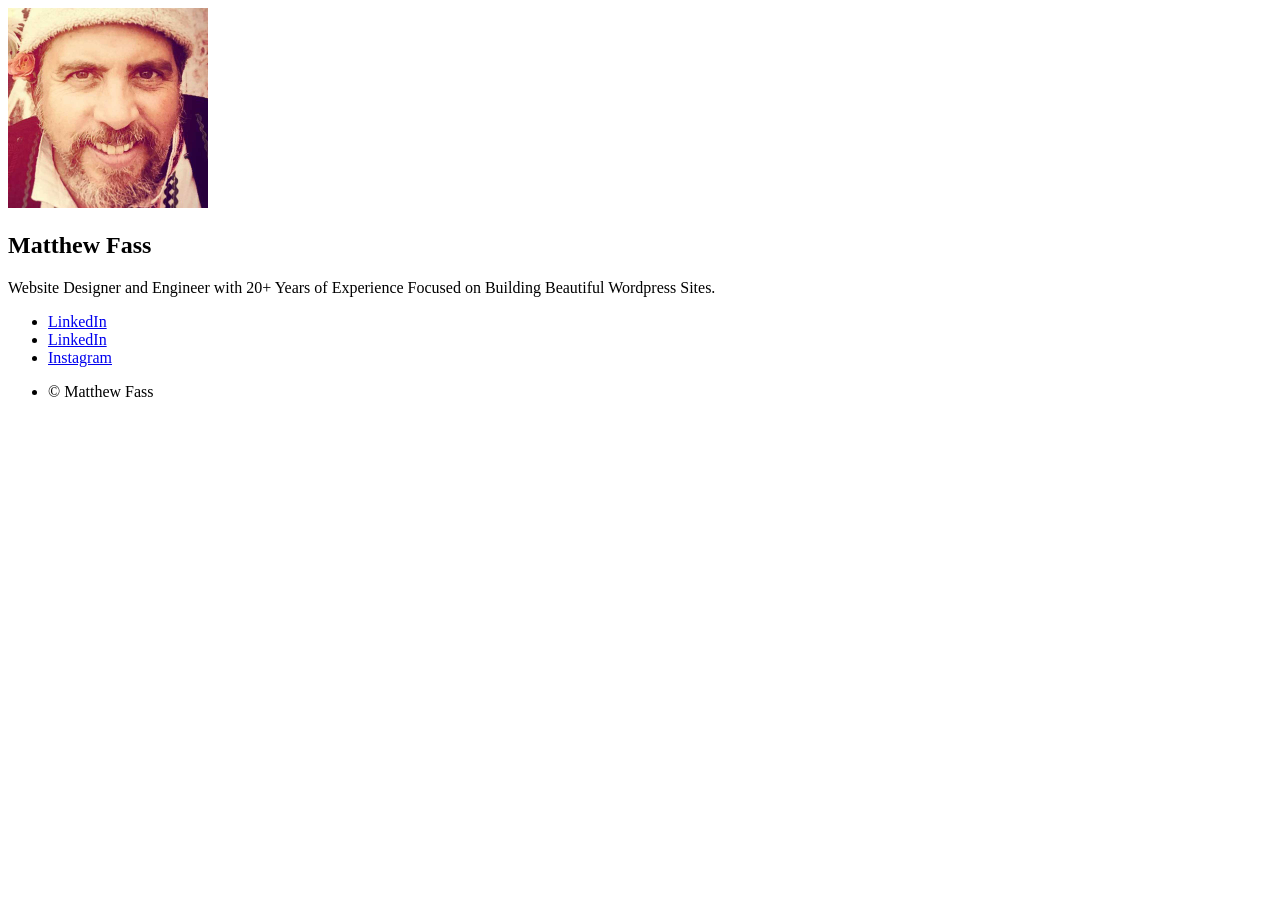
==== commit 517c0262: "Content update" ====
--- a/index.html
+++ b/index.html
@@ -6,7 +6,7 @@
 -->
 <html>
 	<head>
-		<title>Maatthew Fass - Website Designer and Engineer with 20+ Years of Experience Focused on Building Beautiful Wordpress Sites.</title>
+		<title>Matthew Fass - Website Designer and Engineer with 20+ Years of Experience Focused on Building Beautiful Wordpress Sites.</title>
 		<meta charset="utf-8" />
 		<meta name="viewport" content="width=device-width, initial-scale=1, user-scalable=no" />
 		<link rel="stylesheet" href="assets/css/main.css" />
@@ -20,7 +20,7 @@
 				<!-- Main -->
 					<section id="main">
 						<header>
-							<span class="avatar"><img src="images/avatar.jpg" alt="" /></span>
+							<span class="avatar"><img src="images/matthew-fass-fb.jpg" alt="" width="200px" height="200px"/></span>
 							<h1>Matthew Fass</h1>
 							<p>Website Designer and Engineer with 20+ Years of Experience Focused on Building Beautiful Wordpress Sites.</p>
 						</header>
@@ -63,9 +63,9 @@
 						-->
 						<footer>
 							<ul class="icons">
-								<li><a href="#" class="icon brands fa-twitter">Twitter</a></li>
-								<li><a href="#" class="icon brands fa-instagram">Instagram</a></li>
-								<li><a href="#" class="icon brands fa-facebook-f">Facebook</a></li>
+								<li><a href="https://github.com/matthewfass" class="icon brands fa-github ">LinkedIn</a></li>
+								<li><a href="https://www.linkedin.com/in/matthewfass/" class="icon brands fa-linkedin ">LinkedIn</a></li>
+								<li><a href="https://www.instagram.com/matthewfass/" class="icon brands fa-instagram">Instagram</a></li>
 							</ul>
 						</footer>
 					</section>
@@ -73,7 +73,8 @@
 				<!-- Footer -->
 					<footer id="footer">
 						<ul class="copyright">
-							<li>&copy; Jane Doe</li><li>Design: <a href="http://html5up.net">HTML5 UP</a></li>
+							<li>&copy; Matthew Fass</li>
+							<!-- <li>Design: <a href="http://html5up.net">HTML5 UP</a></li> -->
 						</ul>
 					</footer>
 
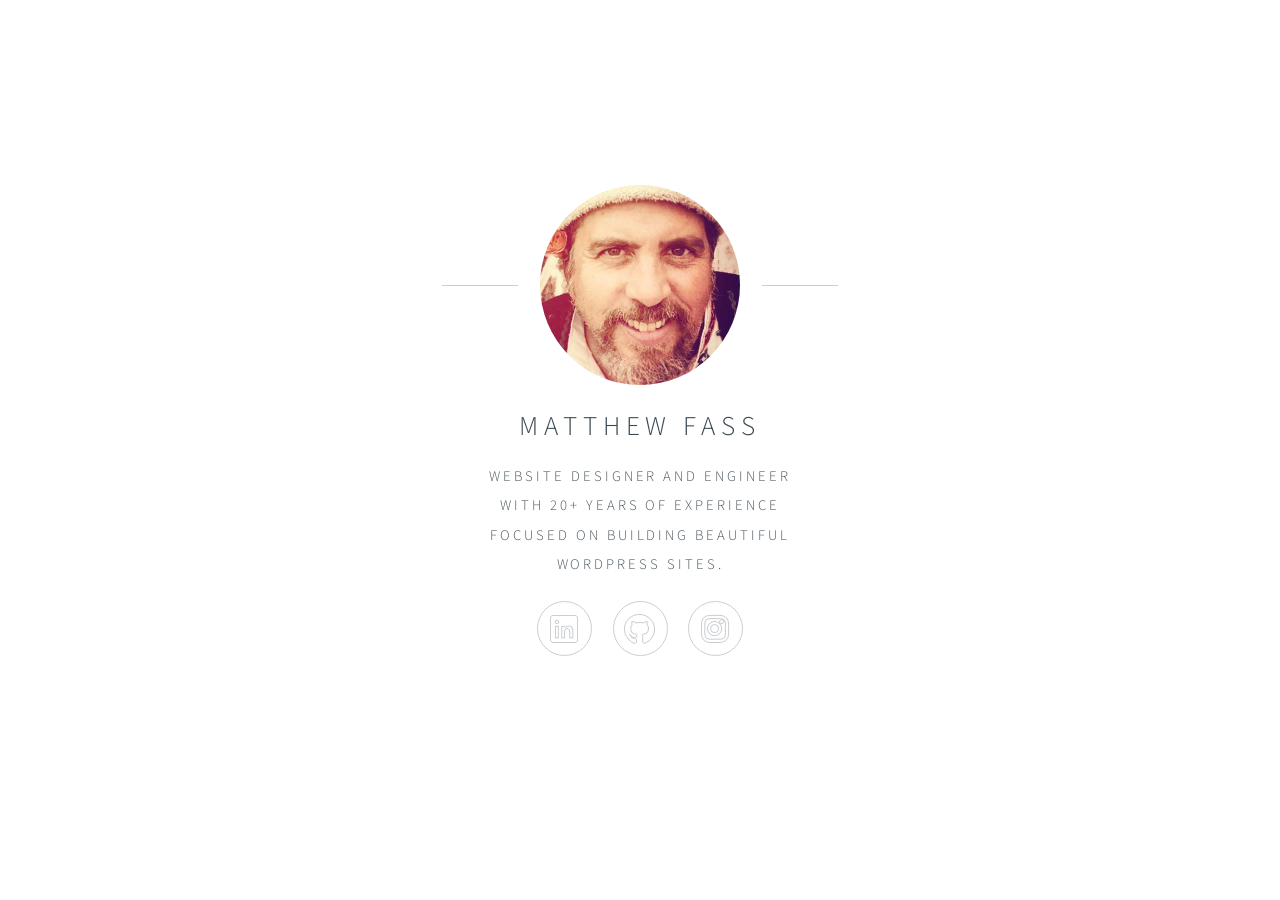
==== commit 4f4f8035: "Update background image" ====
--- a/index.html
+++ b/index.html
@@ -63,8 +63,8 @@
 						-->
 						<footer>
 							<ul class="icons">
+								<li><a href="https://www.linkedin.com/in/matthewfass/" class="icon brands fa-linkedin ">LinkedIn</a></li>
 								<li><a href="https://github.com/matthewfass" class="icon brands fa-github ">LinkedIn</a></li>
-								<li><a href="https://www.linkedin.com/in/matthewfass/" class="icon brands fa-linkedin ">LinkedIn</a></li>
 								<li><a href="https://www.instagram.com/matthewfass/" class="icon brands fa-instagram">Instagram</a></li>
 							</ul>
 						</footer>
--- a/assets/css/main.css
+++ b/assets/css/main.css
@@ -1,10 +1,10 @@
 @import url(fontawesome-all.min.css);
 @import url("https://fonts.googleapis.com/css?family=Source+Sans+Pro:300");
 
-/*
-	Identity by HTML5 UP
-	html5up.net | @ajlkn
-	Free for personal and commercial use under the CCA 3.0 license (html5up.net/license)
+/*
+	Identity by HTML5 UP
+	html5up.net | @ajlkn
+	Free for personal and commercial use under the CCA 3.0 license (html5up.net/license)
 */
 
 /* Icon (alt) */
@@ -112,17 +112,18 @@
 	body {
 		height: 100%;
 		background-color: #ffffff;
-		background-image: url("images/overlay.png"), -moz-linear-gradient(60deg, rgba(255, 165, 150, 0.5) 5%, rgba(0, 228, 255, 0.35)), url("../../images/bg.jpg");
-		background-image: url("images/overlay.png"), -webkit-linear-gradient(60deg, rgba(255, 165, 150, 0.5) 5%, rgba(0, 228, 255, 0.35)), url("../../images/bg.jpg");
-		background-image: url("images/overlay.png"), -ms-linear-gradient(60deg, rgba(255, 165, 150, 0.5) 5%, rgba(0, 228, 255, 0.35)), url("../../images/bg.jpg");
-		background-image: url("images/overlay.png"), linear-gradient(60deg, rgba(255, 165, 150, 0.5) 5%, rgba(0, 228, 255, 0.35)), url("../../images/bg.jpg");
-		background-repeat: repeat,			no-repeat,			no-repeat;
+		/* background-image: url("images/julian-dufort-66T3jh0vulk-unsplash.jpg"), -moz-linear-gradient(60deg, rgba(255, 165, 150, 0.5) 5%, rgba(0, 228, 255, 0.35)), url("../../images/bg.jpg");
+		background-image: url("images/julian-dufort-66T3jh0vulk-unsplash.jpg"), -webkit-linear-gradient(60deg, rgba(255, 165, 150, 0.5) 5%, rgba(0, 228, 255, 0.35)), url("../../images/bg.jpg");
+		background-image: url("images/julian-dufort-66T3jh0vulk-unsplash.jpg"), -ms-linear-gradient(60deg, rgba(255, 165, 150, 0.5) 5%, rgba(0, 228, 255, 0.35)), url("../../images/bg.jpg");
+		background-image: url("images/julian-dufort-66T3jh0vulk-unsplash.jpg"), linear-gradient(60deg, rgba(255, 165, 150, 0.5) 5%, rgba(0, 228, 255, 0.35)), url("../../images/bg.jpg"); */ */
+		/* background-repeat: repeat,			no-repeat,			no-repeat;
 		background-size: 100px 100px, cover,				cover;
 		background-position: top left,		center center,		bottom center;
-		background-attachment: fixed,			fixed,				fixed;
-	}
-
-		body:after {
+		background-attachment: fixed,			fixed,				fixed; */
+		background-image: url("images/julian-dufort-66T3jh0vulk-unsplash.jpg");
+	}
+
+		/* body:after {
 			content: '';
 			display: block;
 			position: fixed;
@@ -133,10 +134,10 @@
 			opacity: 0;
 			z-index: 1;
 			background-color: #ffffff;
-			background-image: url("images/overlay.png"), -moz-linear-gradient(60deg, rgba(255, 165, 150, 0.5) 5%, rgba(0, 228, 255, 0.35));
-			background-image: url("images/overlay.png"), -webkit-linear-gradient(60deg, rgba(255, 165, 150, 0.5) 5%, rgba(0, 228, 255, 0.35));
-			background-image: url("images/overlay.png"), -ms-linear-gradient(60deg, rgba(255, 165, 150, 0.5) 5%, rgba(0, 228, 255, 0.35));
-			background-image: url("images/overlay.png"), linear-gradient(60deg, rgba(255, 165, 150, 0.5) 5%, rgba(0, 228, 255, 0.35));
+			background-image: url("images/julian-dufort-66T3jh0vulk-unsplash.jpg"), -moz-linear-gradient(60deg, rgba(255, 165, 150, 0.5) 5%, rgba(0, 228, 255, 0.35));
+			background-image: url("images/julian-dufort-66T3jh0vulk-unsplash.jpg"), -webkit-linear-gradient(60deg, rgba(255, 165, 150, 0.5) 5%, rgba(0, 228, 255, 0.35));
+			background-image: url("images/julian-dufort-66T3jh0vulk-unsplash.jpg"), -ms-linear-gradient(60deg, rgba(255, 165, 150, 0.5) 5%, rgba(0, 228, 255, 0.35));
+			background-image: url("images/julian-dufort-66T3jh0vulk-unsplash.jpg"), linear-gradient(60deg, rgba(255, 165, 150, 0.5) 5%, rgba(0, 228, 255, 0.35));
 			background-repeat: repeat,			no-repeat;
 			background-size: 100px 100px, cover;
 			background-position: top left,		center center;
@@ -144,7 +145,7 @@
 			-webkit-transition: opacity 1.75s ease-out;
 			-ms-transition: opacity 1.75s ease-out;
 			transition: opacity 1.75s ease-out;
-		}
+		} */
 
 		body.is-preload:after {
 			opacity: 1;
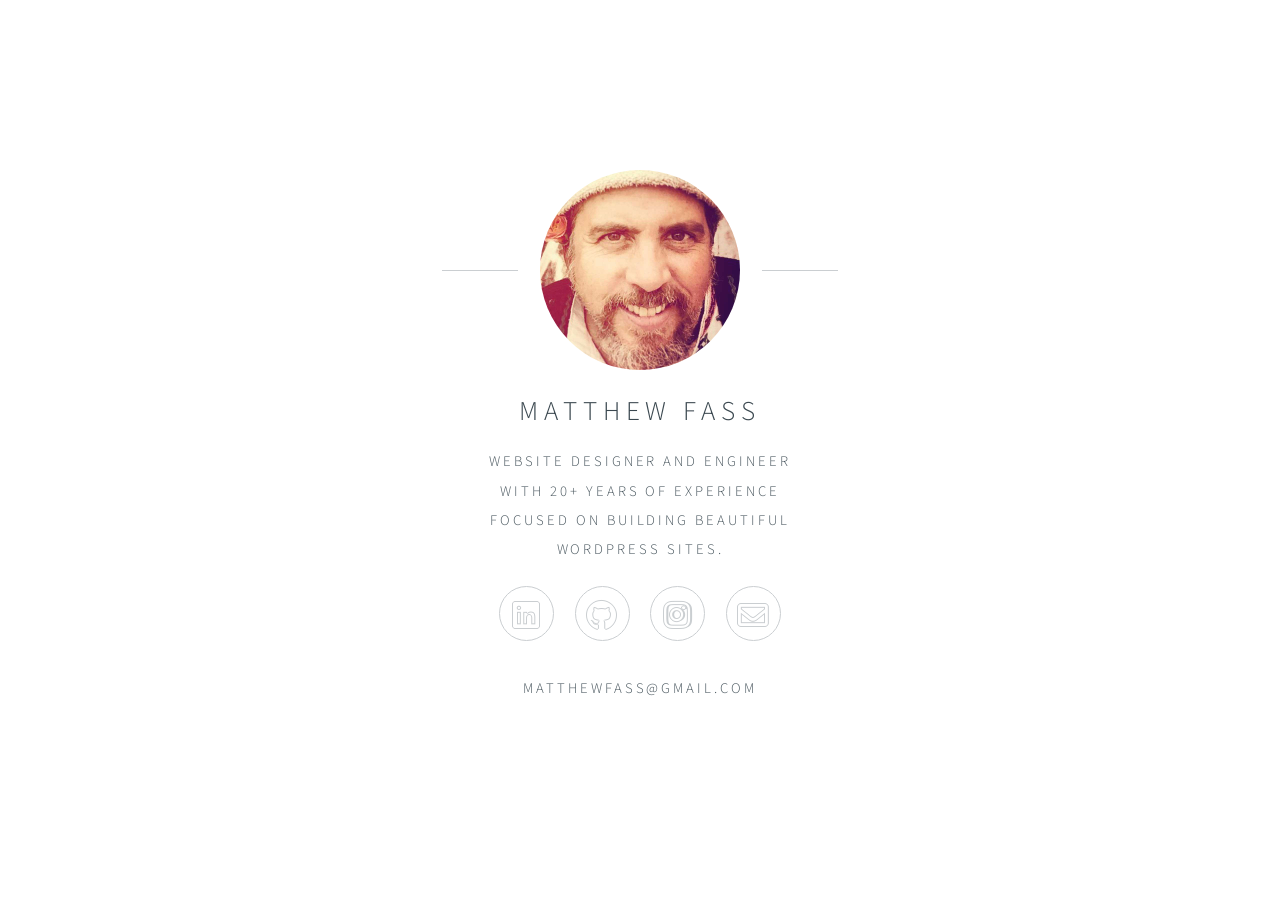
==== commit 6e78f562: "Update email address and icon" ====
--- a/index.html
+++ b/index.html
@@ -66,7 +66,9 @@
 								<li><a href="https://www.linkedin.com/in/matthewfass/" class="icon brands fa-linkedin ">LinkedIn</a></li>
 								<li><a href="https://github.com/matthewfass" class="icon brands fa-github ">LinkedIn</a></li>
 								<li><a href="https://www.instagram.com/matthewfass/" class="icon brands fa-instagram">Instagram</a></li>
+								<li><a href="mailto:matthewfass@gmail.com" class="icon fa-envelope">Instagram</a></li>
 							</ul>
+							matthewfass@gmail.com
 						</footer>
 					</section>
 
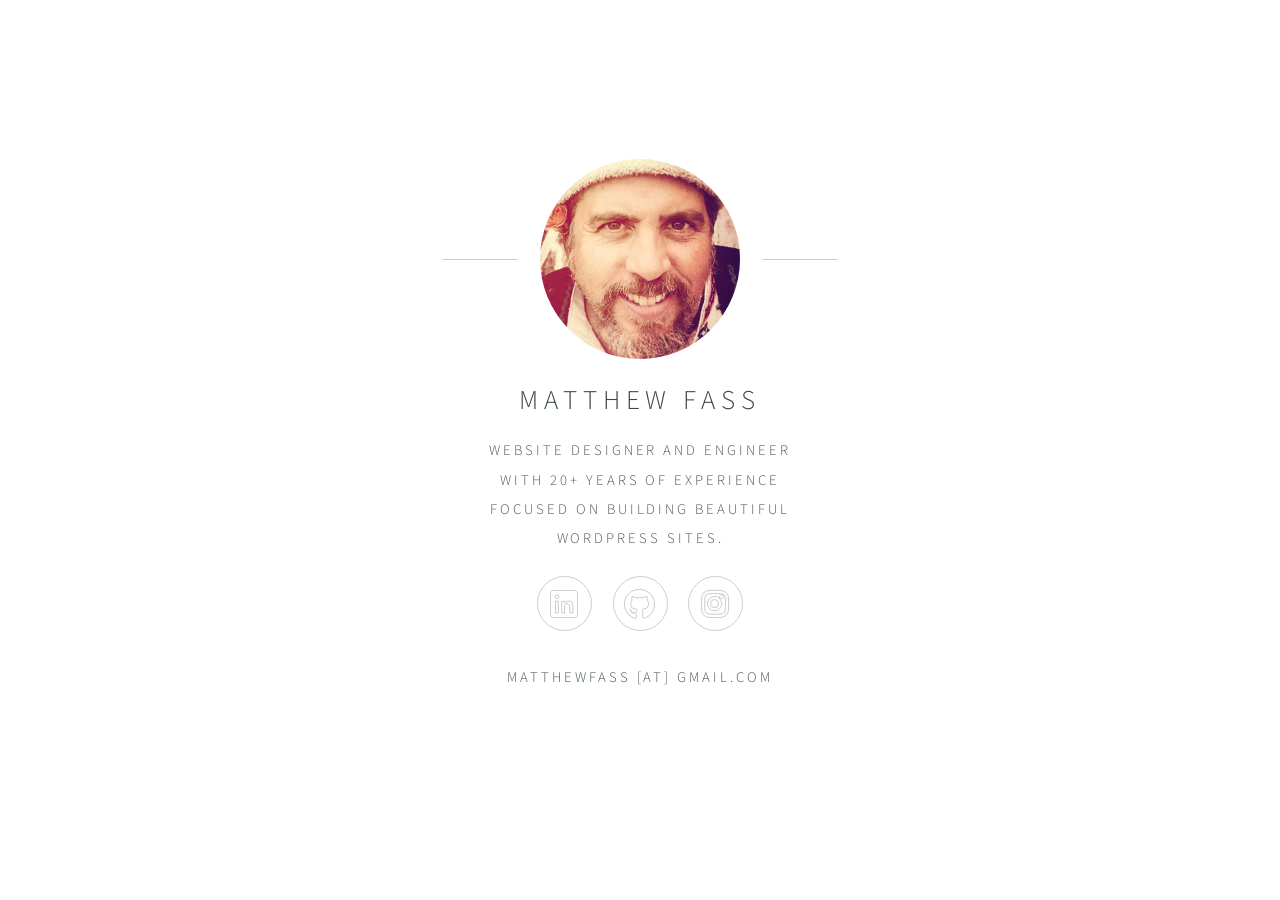
==== commit ebbeff6d: "Updates" ====
--- a/index.html
+++ b/index.html
@@ -66,9 +66,9 @@
 								<li><a href="https://www.linkedin.com/in/matthewfass/" class="icon brands fa-linkedin ">LinkedIn</a></li>
 								<li><a href="https://github.com/matthewfass" class="icon brands fa-github ">LinkedIn</a></li>
 								<li><a href="https://www.instagram.com/matthewfass/" class="icon brands fa-instagram">Instagram</a></li>
-								<li><a href="mailto:matthewfass@gmail.com" class="icon fa-envelope">Instagram</a></li>
+								<!-- <li><a href="" class="icon fa-envelope">Instagram</a></li> -->
 							</ul>
-							matthewfass@gmail.com
+							<p>matthewfass [at] gmail.com</p>
 						</footer>
 					</section>
 
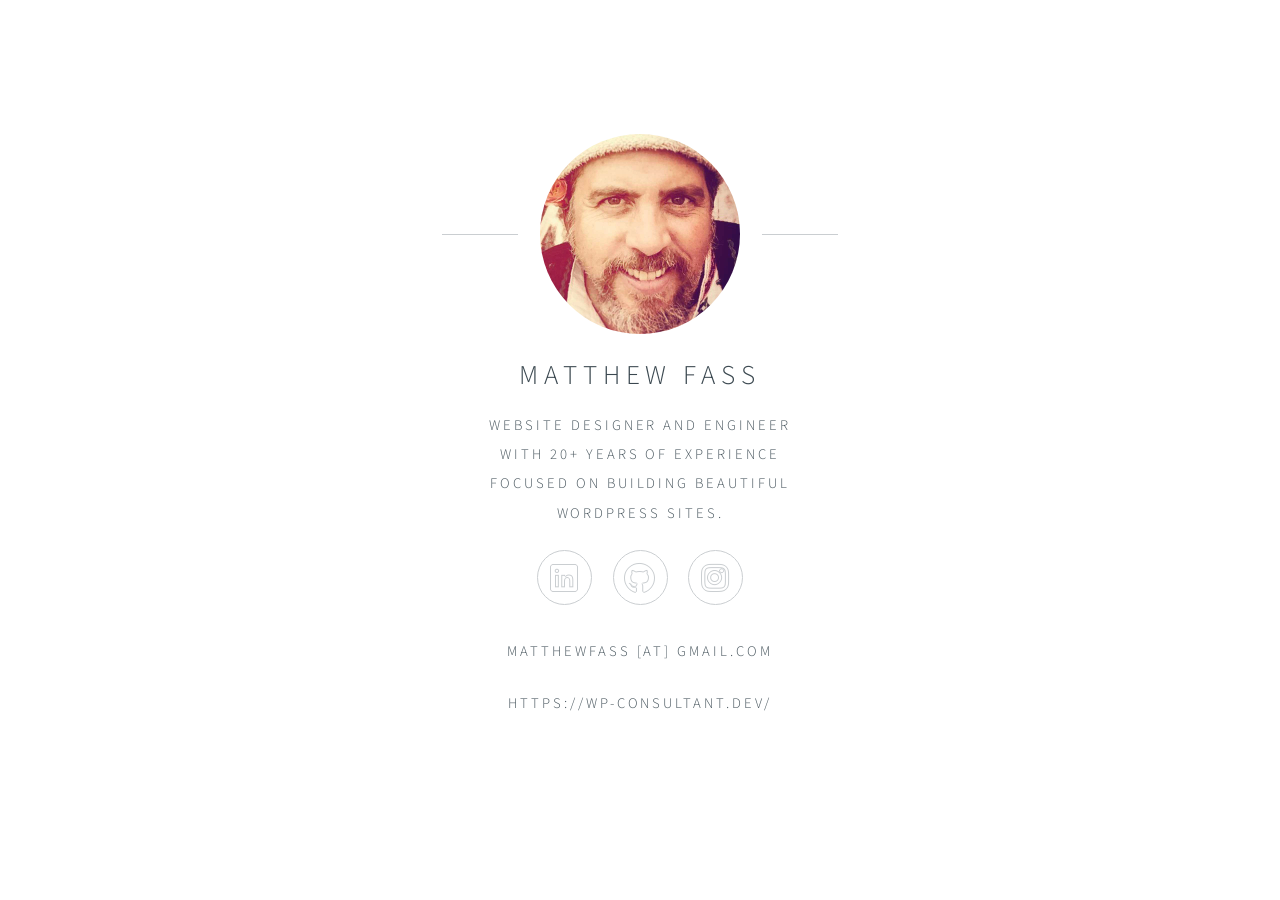
==== commit af6ef8f3: "Update index.html" ====
--- a/index.html
+++ b/index.html
@@ -69,6 +69,7 @@
 								<!-- <li><a href="" class="icon fa-envelope">Instagram</a></li> -->
 							</ul>
 							<p>matthewfass [at] gmail.com</p>
+							<p><a href='https://wp-consultant.dev/' target='_blank' class='url'>https://wp-consultant.dev/</a></p>
 						</footer>
 					</section>
 
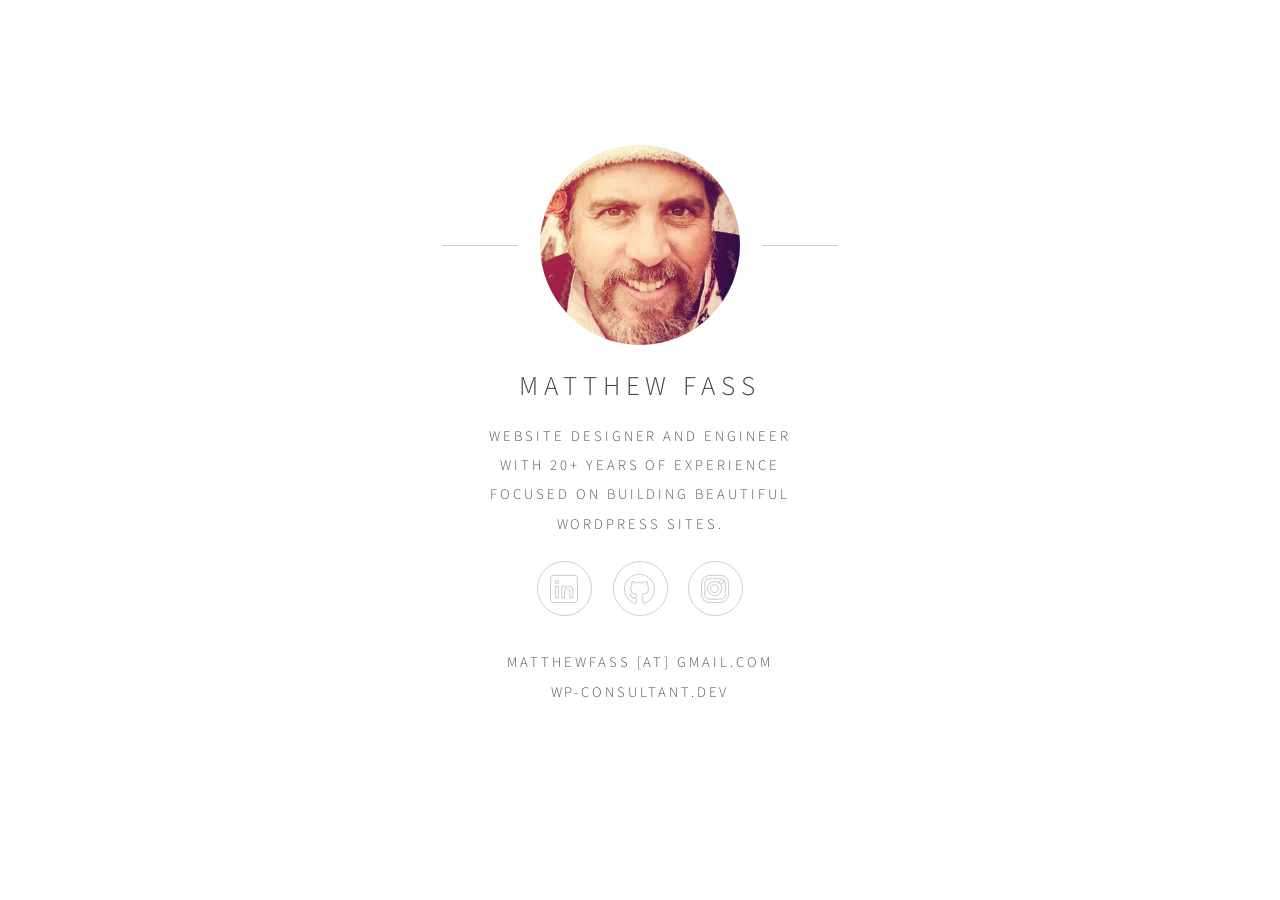
==== commit b8a2a9ef: "Update index.html" ====
--- a/index.html
+++ b/index.html
@@ -68,8 +68,8 @@
 								<li><a href="https://www.instagram.com/matthewfass/" class="icon brands fa-instagram">Instagram</a></li>
 								<!-- <li><a href="" class="icon fa-envelope">Instagram</a></li> -->
 							</ul>
-							<p>matthewfass [at] gmail.com</p>
-							<p><a href='https://wp-consultant.dev/' target='_blank' class='url'>https://wp-consultant.dev/</a></p>
+							<p>matthewfass [at] gmail.com<br>
+							<a href='https://wp-consultant.dev/' target='_blank' class='url'>wp-consultant.dev</a></p>
 						</footer>
 					</section>
 
